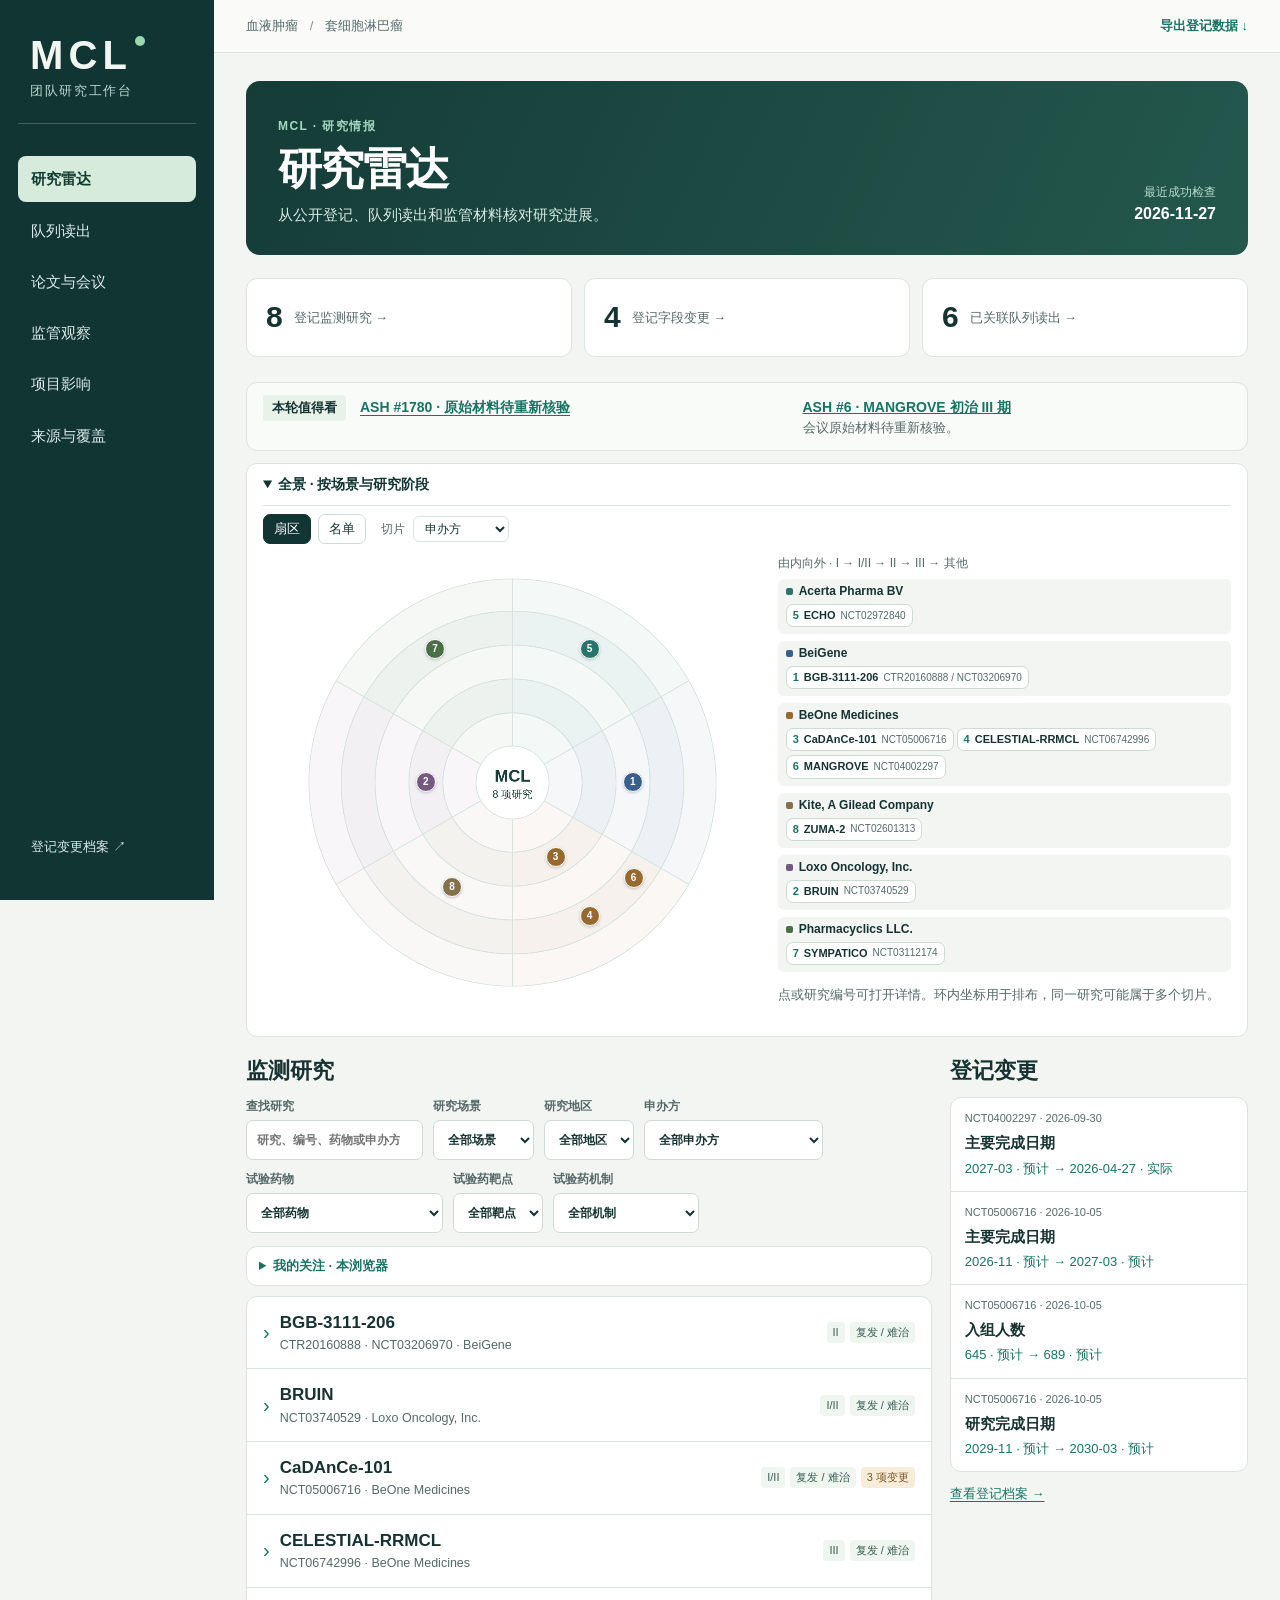
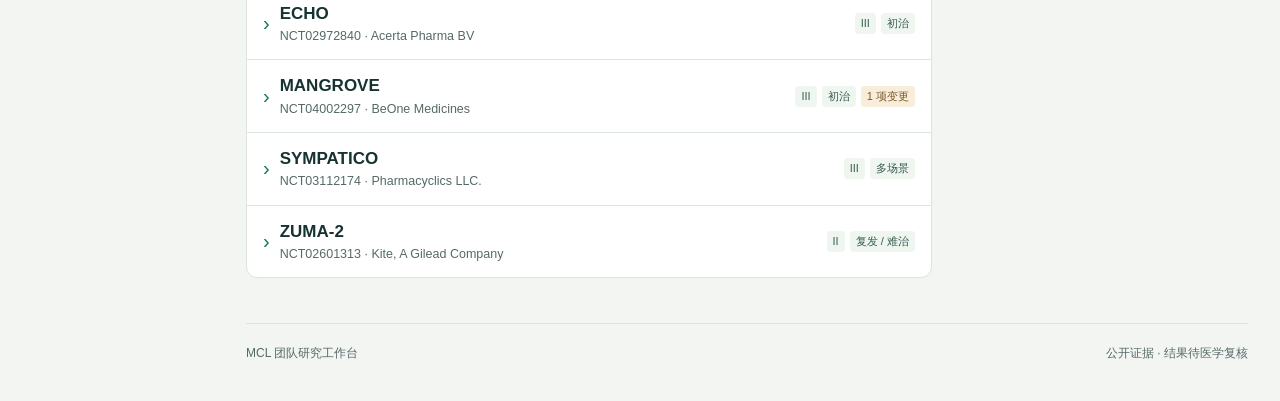
==== index.html @ c370995b "Update public MCL registry snapshot" ====
<!doctype html>
<html lang="zh-CN">
<head>
<meta charset="utf-8">
<meta name="viewport" content="width=device-width,initial-scale=1">
<title>MCL 团队研究工作台</title>
<link rel="stylesheet" href="desk.css">
<script src="desk.js" defer></script>
</head>
<body>
<aside class="rail">
<a class="brand" href="#radar"><strong>MCL<span></span></strong><small>团队研究工作台</small></a>
<nav aria-label="工作台视图">
<a href="#radar">研究雷达</a><a href="#readouts">队列读出</a><a href="#evidence">论文与会议</a><a href="#regulatory">监管观察</a><a href="#impact">项目影响</a><a href="#coverage">来源与覆盖</a>
</nav>
<a class="archive" href="registry.html">登记变更档案 ↗</a>
</aside>
<main>
<header class="top"><span>血液肿瘤 <span class="slash">/</span> 套细胞淋巴瘤</span><a href="feed.json" download>导出登记数据 ↓</a></header>
<section id="radar" data-view>
<div class="hero"><div><p class="eyebrow">MCL · 研究情报</p><h1>研究雷达</h1><p>从公开登记、队列读出和监管材料核对研究进展。</p></div><div class="hero-date" id="registry-date"></div></div>
<div class="stats" id="stats"></div>
<div id="radar-brief" class="panel"><strong>本轮值得看</strong><div><a href="#impact">ASH #1780 · 原始材料待重新核验</a></div><div><button type="button" class="plain" data-open-study="NCT04002297">ASH #6 · MANGROVE 初治 III 期</button><small>会议原始材料待重新核验。</small></div></div>
<details class="panel radar-map" open><summary>全景 · 按场景与研究阶段</summary><div class="radar-controls"><button type="button" id="sector-mode" aria-pressed="true">扇区</button><button type="button" id="list-mode" aria-pressed="false">名单</button><label id="slice-label">切片 <select id="radar-slice"><option value="sponsor">申办方</option><option value="mechanism">试验药机制</option><option value="target">试验药靶点</option></select></label></div>
<div id="sector-panel"><div id="sector-plot"><canvas id="sector-scale" width="1000" height="1000" aria-hidden="true"></canvas><div id="sector-points"></div></div><div id="sector-key"></div></div><div id="phase-map" hidden></div></details>
<div class="workspace">
<div>
<h2>监测研究</h2>
<div class="filters"><label>查找研究<input id="search" type="search" placeholder="研究、编号、药物或申办方"></label><label>研究场景<select id="scene"></select></label><label>研究地区<select id="region"><option value="">全部地区</option><option value="global">全球</option><option value="china_only">仅中国</option><option value="China">中国大陆</option><option value="Taiwan">台湾</option><option value="Hong Kong">香港</option></select></label><label>申办方<select id="sponsor"></select></label><label>试验药物<select id="drug"></select></label><label>试验药靶点<select id="target"></select></label><label>试验药机制<select id="mechanism"></select></label></div>
<details class="panel focus-settings">
<summary>我的关注 · 本浏览器</summary>
<p class="muted">团队全景为默认视图。具名关注只保存在当前浏览器，进入工作台后可手动选择。</p>
<div class="filters"><label>已保存视图<select id="focus-choice"><option value="">团队全景</option></select></label><label>关注名称<input id="focus-name" maxlength="60" placeholder="例如 后线 BTK 降解剂"></label>
<div class="focus-actions"><button type="button" id="focus-save">保存当前筛选</button><button type="button" id="focus-delete">删除选中视图</button></div></div>
<p class="muted" id="focus-status" role="status"></p>
</details>
<div class="panel" id="study-table"></div>
</div>
<aside><h2>登记变更</h2><div class="panel changes" id="changes"></div><a class="more" href="registry.html">查看登记档案 →</a></aside>
</div>
</section>
<section id="readouts" data-view hidden>
<div class="intro"><p class="eyebrow">临床证据</p><h1>队列读出</h1><p>按研究、队列与分析身份比较各阶段读出。分母和评估口径随数据展示。</p></div>
<div class="view-switch"><button id="long-mode" type="button" aria-pressed="true">历次读出</button><button id="cross-mode" type="button" aria-pressed="false">跨研究对照</button></div>
<div id="long-view">
<div class="filters"><label>研究<select id="read-study"></select></label><label>队列<select id="read-cohort"></select></label><label>分析范围<select id="read-analysis"></select></label><label>终点<select id="read-endpoint"></select></label></div>
<div id="matrix" class="panel"></div></div>
<div id="cross-view" hidden>
<p class="muted">并列核对公开结果。人群、干预、对照、随访及评价口径会影响可比性，同名终点仍需逐项核对。</p>
<div class="case-grid comparison-controls">
<fieldset class="panel"><legend>研究 A</legend><div class="filters"><label>研究<select id="cross-a-study"></select></label><label>读出<select id="cross-a-readout"></select></label><label>分析<select id="cross-a-analysis"></select></label></div></fieldset>
<fieldset class="panel"><legend>研究 B</legend><div class="filters"><label>研究<select id="cross-b-study"></select></label><label>读出<select id="cross-b-readout"></select></label><label>分析<select id="cross-b-analysis"></select></label></div></fieldset>
</div>
<div class="filters"><label>终点<select id="cross-endpoint"></select></label></div>
<div id="cross-result" class="panel"></div></div>
</section>
<section id="evidence" data-view hidden><div class="intro"><p class="eyebrow">证据发现</p><h1>论文与会议</h1><p>按公开材料浏览候选证据和可回查的历史论文。</p></div><section class="panel candidate-queue" aria-labelledby="candidate-heading"><h2 id="candidate-heading">TITANium · 优先待核</h2><p class="muted">按公开材料的相关性排在前面的线索。核对原文后再纳入项目评估。</p><ol><li><div><span class="candidate-state">待核</span> <strong>GOLDILOX: FIRST EXPERIENCE OF SAFETY AND ACTIVITY OF TWO DOSING STRATEGIES OF PIRTOBRUTINIB AND GLOFITAMAB FOR MANTLE CELL LYMPHOMA IN PATIENTS PREVIOUSLY TREATED WITH COVALENT BTK INHIBITORS - AN ALLG STUDY</strong></div><p><b>命中</b> MCL 与 CD20 T 细胞衔接机制同时出现</p><p><b>应核对</b> 核对是否有独立 MCL 队列、既往 BTKi 或 CAR-T 暴露、联合用药和持续缓解</p><a href="https://library.ehaweb.org/eha/2025/eha2025-congress/4160948/chan.y.cheah.goldilox.first.experience.of.safety.and.activity.of.two.dosing.html">核对原始材料 ↗</a></li><li><div><span class="candidate-state">待核</span> <strong>Population pharmacokinetics and exposure-response analysis of acalabrutinib in patients with untreated mantle cell lymphoma in the ECHO trial.</strong></div><p><b>命中</b> MCL 比较研究提及相关参照方案 · 初治 MCL 涉及 BTK 抑制剂</p><p><b>应核对</b> 核对实际治疗臂、比较设计和目标人群；核对初诊人群、移植资格及一线方案，判断后线 BTKi 暴露是否可能变化</p><a href="https://pubmed.ncbi.nlm.nih.gov/43045861/">核对原始材料 ↗</a></li></ol><details><summary>展开其余 3 条</summary><ol><li><div><span class="candidate-state">待核</span> <strong>MINIMAL RESIDUAL DISEASE WITH BENDAMUSTINE-RITUXIMAB WITH OR WITHOUT ACALABRUTINIB IN PATIENTS WITH PREVIOUSLY UNTREATED MANTLE CELL LYMPHOMA: RESULTS FROM THE PHASE 3 ECHO TRIAL</strong></div><p><b>命中</b> MCL 比较研究提及相关参照方案 · 初治 MCL 涉及 BTK 抑制剂</p><p><b>应核对</b> 核对实际治疗臂、比较设计和目标人群；核对初诊人群、移植资格及一线方案，判断后线 BTKi 暴露是否可能变化</p><a href="https://library.ehaweb.org/eha/2025/eha2025-congress/4160288/michael.l.wang.minimal.residual.disease.with.bendamustine-rituximab.with.or.html">核对原始材料 ↗</a></li><li><div><span class="candidate-state">待核</span> <strong>EFFICACY OF RITUXIMAB-BENDAMUSTINE WITH OR WITHOUT ACALABRUTINIB IN PATIENTS WITH UNTREATED, HIGH-RISK MANTLE CELL LYMPHOMA: AN ANALYSIS OF THE PHASE 3 ECHO TRIAL</strong></div><p><b>命中</b> MCL 比较研究提及相关参照方案 · 初治 MCL 涉及 BTK 抑制剂</p><p><b>应核对</b> 核对实际治疗臂、比较设计和目标人群；核对初诊人群、移植资格及一线方案，判断后线 BTKi 暴露是否可能变化</p><a href="https://library.ehaweb.org/eha/2025/eha2025-congress/4159310/martin.dreyling.efficacy.of.rituximab-bendamustine.with.or.without.html">核对原始材料 ↗</a></li><li><div><span class="candidate-state">待核</span> <strong>Frontline Treatment Regimens for Mantle Cell Lymphoma: An Updated Systematic Review and Network Meta-Analysis of Randomized Controlled Trials.</strong></div><p><b>命中</b> MCL 比较研究提及相关参照方案 · 初治 MCL 涉及 BTK 抑制剂</p><p><b>应核对</b> 核对实际治疗臂、比较设计和目标人群；核对初诊人群、移植资格及一线方案，判断后线 BTKi 暴露是否可能变化</p><a href="https://pubmed.ncbi.nlm.nih.gov/43076210/">核对原始材料 ↗</a></li></ol></details></section><div id="papers"></div><h2>已关联至队列的发表材料</h2><div id="historical" class="panel"></div></section>
<section id="regulatory" data-view hidden><div class="intro"><p class="eyebrow">公开审评</p><h1>监管观察</h1><p>区分会议、讨论与正式决定，回查公开监管原件。</p></div><div id="fda"></div></section>
<section id="impact" data-view hidden>
<div class="intro"><p class="eyebrow">研究决策研判</p><h1>项目影响</h1><p>以公开证据逐项核对内部项目所需条件。</p></div>
<div class="handoff"><a class="primary" href="handoff/titanium-069b1d656b1a85e958f3a13f.txt" download>下载交接包 ↓</a><button type="button" id="copy">复制交接包</button><span id="copy-status" role="status"></span></div>

<div class="case-head"><p class="eyebrow">原始材料待重新核验</p><h2>ASH 1780 对 TITANium 的项目影响</h2><p>双耐药 MCL 联合治疗读出对 TITANium 单药研究 MCL 队列的启示</p></div>
<div class="panel impact-summary">
<div><p class="impact-question">原始摘要待重新核验，复核后再更新项目判断。</p></div>
</div>
<div class="case-grid"><article><h3>原始材料待重新核验</h3><p>核对摘要版本、证据字段和公开日期后再恢复当前评估。</p><a href="https://onlineprogram.hematology.org/paper-details.aspx?pid=688136">核对来源 ↗</a></article><article><h3>TITANium 官方登记</h3><p>供复核研究设计、人群与分析条件。</p><a href="https://clinicaltrials.gov/study/NCT06542250">核对来源 ↗</a></article></div>
<div id="case-sources"></div>
<details class="panel preview"><summary>预览交接内容</summary><textarea id="handoff-text" aria-label="交接内容" readonly>MCL 项目条件评估 · TITANium

原始材料待重新核验
核对摘要版本、证据字段和公开日期后再恢复当前评估。
https://onlineprogram.hematology.org/paper-details.aspx?pid=688136

TITANium 官方登记
供复核研究设计、人群与分析条件。
https://clinicaltrials.gov/study/NCT06542250

请在公司批准的环境使用已授权的当前项目文件。先确认 TPP（目标产品特征）与方案、SAP（统计分析计划）版本，列出目标人群、既往 BTKi／BCL2 抑制剂及 CAR-T 暴露、终点定义与成熟度、剂量和安全阈值。按条记录原件定位、分析集、分母、数据截止、缺口和适用性。针对每个决策分支给出内部结论、下一步动作、责任岗位和触发复评的公开证据。核对目标地区、公司递交时间表、当期数据截止及已有监管沟通承诺，逐项选择本次维持、补分析或建议讨论，并给出复评日期。仅在公司批准的环境处理保密项目材料，勿随外部网页检索或服务请求发送。

固定版证据与公文定位
https://autumnlrb.github.io/mcl-registry-updates/evidence/titanium-f3851da697659b26add5f4e6.json
</textarea></details>
</section>
<section id="coverage" data-view hidden><div class="intro"><p class="eyebrow">证据可追溯性</p><h1>来源与覆盖</h1><p>分别显示登记批次、历史读出与外部来源的覆盖情况。</p></div><div id="source-patrol"></div><div id="health" class="panel"></div></section>
<footer>MCL 团队研究工作台 <span>公开证据 · 结果待医学复核</span></footer>
</main>
<script type="application/json" id="desk-data">{"sample":{"snapshot":"2026-08-23","studies":[{"id":"NCT02972840","name":"ECHO","lead":"Acerta Pharma BV","phase":"III","scene":"initial","cohort":"≥65 岁初治 MCL","comparator":"BR + 安慰剂","endpoints":"PFS","protocolCode":"ACE-LY-308","primaryDisplayId":"NCT02972840","siteScope":"global","drugs":["acalabrutinib"],"registrations":[{"system":"ClinicalTrials.gov","id":"NCT02972840","url":"https://clinicaltrials.gov/study/NCT02972840","linkKind":"record"},{"system":"CTIS","id":"2023-509354-58-00","url":"https://euclinicaltrials.eu/search-clinical-trials-reports/?lang=en","linkKind":"portal"},{"system":"EudraCT","id":"2015-005220-26","url":"https://www.clinicaltrialsregister.eu/ctr-search/search?query=2015-005220-26","linkKind":"search"}],"regions":{"China":27,"Taiwan":4,"Hong Kong":2},"protocol":{"enrollment":{"count":635,"type":"ACTUAL"},"primaryOutcomes":[{"measure":"Progression-free survival per the Lugano Classification for NHL in Arm 1 compared to Arm 2","description":"Defined as the time from the date of randomization until disease progression (assessed by the IRC per the Lugano Classification for NHL) or death from any cause, whichever occurs first.","timeFrame":"Up to 6 years"}],"dates":{"startDateStruct":{"date":"2017-04-05","type":"ACTUAL"},"primaryCompletionDateStruct":{"date":"2027-02-15","type":"ESTIMATED"},"completionDateStruct":{"date":"2027-02-15","type":"ESTIMATED"},"studyFirstPostDateStruct":{"date":"2016-11-25","type":"ESTIMATED"},"lastUpdatePostDateStruct":{"date":"2026-06-01","type":"ACTUAL"}},"arms":["Acalabrutinib in combination with bendamustine and rituximab","Placebo in combination with bendamustine and rituximab"]},"readouts":[{"id":"OBS-ACALA-ECHO-PRIMARY","label":"主要分析","period":"2025-07-10","cutoff":"未记录","cohort":"ECHO untreated MCL overall randomized cohort","cohortId":"NCT02972840-overall","population":"≥65 岁初治 MCL","line":"1L","analysisSet":"随机 ITT N=598（299 / 299）","followup":"中位随访 49.8 个月","followupMonths":49.8,"comparator":"acalabrutinib + BR vs placebo + BR","exposure":"无既往治疗","boundary":"注册总入组 635 与本次随机分析 598 是不同口径；交叉治疗、年龄与随访需纳入适用性判断。","analyses":[{"id":"overall","type":"overall","label":"总体分析","population":"≥65 岁初治 MCL","analysisSet":"随机 ITT N=598（299 / 299）","summary":null}],"observations":[{"endpoint":"mPFS","value":66.4,"lower":null,"upper":null,"upperStatus":"not_reported","unit":"月","status":"reported","denominator":299,"analysisSet":"ITT","assessor":"IRC","arm":"acalabrutinib + BR","analysisId":"overall"},{"endpoint":"mPFS","value":49.6,"lower":null,"upper":null,"upperStatus":"not_reported","unit":"月","status":"reported","denominator":299,"analysisSet":"ITT","assessor":"IRC","arm":"placebo + BR","analysisId":"overall"},{"endpoint":"PFS_HR","value":0.73,"lower":0.57,"upper":0.94,"upperStatus":"reported","unit":"HR","status":"reported","denominator":598,"analysisSet":"ITT","assessor":"IRC","arm":"acalabrutinib + BR vs placebo + BR","analysisId":"overall"}],"materials":[{"label":"论文","url":"https://doi.org/10.1200/JCO-25-00690","indexUrl":"https://pubmed.ncbi.nlm.nih.gov/40311141/"}]}],"localSites":[{"country":"China","city":"Beijing","facility":"Research Site"},{"country":"China","city":"Changchun","facility":"Research Site"},{"country":"China","city":"Changsha","facility":"Research Site"},{"country":"China","city":"Changsha","facility":"Research Site"},{"country":"China","city":"Chongqing","facility":"Research Site"},{"country":"China","city":"Dalian","facility":"Research Site"},{"country":"China","city":"Gongshu District","facility":"Research Site"},{"country":"China","city":"Haidian District","facility":"Research Site"},{"country":"China","city":"Harbin","facility":"Research Site"},{"country":"China","city":"Nanchang","facility":"Research Site"},{"country":"China","city":"Nanchang","facility":"Research Site"},{"country":"China","city":"Nanjing","facility":"Research Site"},{"country":"China","city":"Qingdao","facility":"Research Site"},{"country":"China","city":"Shanghai","facility":"Research Site"},{"country":"China","city":"Shenyang","facility":"Research Site"},{"country":"China","city":"Suzhou","facility":"Research Site"},{"country":"China","city":"Tianjian","facility":"Research Site"},{"country":"China","city":"Tianjin","facility":"Research Site"},{"country":"China","city":"Wenzhou","facility":"Research Site"},{"country":"China","city":"Wuhan","facility":"Research Site"},{"country":"China","city":"Wuhan","facility":"Research Site"},{"country":"China","city":"Wuhou District","facility":"Research Site"},{"country":"China","city":"Xicheng District","facility":"Research Site"},{"country":"China","city":"Xuhui District","facility":"Research Site"},{"country":"China","city":"Xuzhou","facility":"Research Site"},{"country":"China","city":"Zhengzhou","facility":"Research Site"},{"country":"China","city":"Zhengzhou","facility":"Research Site"},{"country":"Hong Kong","city":"Hong Kong","facility":"Research Site"},{"country":"Hong Kong","city":"Pok Fu Lam","facility":"Research Site"},{"country":"Taiwan","city":"Kaohsiung City","facility":"Research Site"},{"country":"Taiwan","city":"Taichung","facility":"Research Site"},{"country":"Taiwan","city":"Taipei","facility":"Research Site"},{"country":"Taiwan","city":"Taoyuan","facility":"Research Site"}]},{"id":"NCT04002297","name":"MANGROVE","lead":"BeOne Medicines","phase":"III","scene":"initial","cohort":"初治、移植不适合 MCL","comparator":"bendamustine + rituximab","endpoints":"PFS","protocolCode":"BGB-3111-306","primaryDisplayId":"NCT04002297","siteScope":"global","drugs":["zanubrutinib"],"registrations":[{"system":"ClinicalTrials.gov","id":"NCT04002297","url":"https://clinicaltrials.gov/study/NCT04002297","linkKind":"record"},{"system":"EudraCT","id":"2019-000413-36","url":"https://www.clinicaltrialsregister.eu/ctr-search/search?query=2019-000413-36","linkKind":"search"},{"system":"中国药物临床试验登记","id":"CTR20211594","url":"https://www.chinadrugtrials.org.cn/clinicaltrials.prosearch.dhtml","linkKind":"portal"},{"system":"CTIS","id":"2023-509908-15-00","url":"https://euclinicaltrials.eu/search-clinical-trials-reports/?lang=en","linkKind":"portal"}],"regions":{"China":27,"Taiwan":3,"Hong Kong":0},"protocol":{"enrollment":{"count":510,"type":"ACTUAL"},"primaryOutcomes":[{"measure":"Progression-free survival (PFS) determined by independent central review","description":"PFS is defined as the time from randomization to the date of first documentation of disease progression or death, whichever occurs first.","timeFrame":"Up to approximately 7 years"}],"dates":{"startDateStruct":{"date":"2019-08-20","type":"ACTUAL"},"primaryCompletionDateStruct":{"date":"2027-03","type":"ESTIMATED"},"completionDateStruct":{"date":"2031-09-30","type":"ESTIMATED"},"studyFirstPostDateStruct":{"date":"2019-06-28","type":"ACTUAL"},"lastUpdatePostDateStruct":{"date":"2026-05-18","type":"ACTUAL"}},"arms":["Arm A: zanubrutinib plus rituximab","Arm B: bendamustine plus rituximab"]},"readouts":[],"localSites":[{"country":"China","city":"Beijing","facility":"Peking University Peoples Hospital"},{"country":"China","city":"Beijing","facility":"Beijing Friendship Hospital, Capital Medical University"},{"country":"China","city":"Fuzhou","facility":"Fujian Medical University Union Hospital"},{"country":"China","city":"Quanzhou","facility":"Quanzhou First Affliated Hospital of Fujian Medical University"},{"country":"China","city":"Guangzhou","facility":"Sun Yat Sen University Cancer Center"},{"country":"China","city":"Guangzhou","facility":"Guangdong Provincial Peoples Hospital"},{"country":"China","city":"Guangzhou","facility":"Nanfang Hospital of Southern Medical University"},{"country":"China","city":"Harbin","facility":"Harbin Medical University Cancer Hospital"},{"country":"China","city":"Zhengzhou","facility":"Henan Cancer Hospital"},{"country":"China","city":"Wuhan","facility":"Tongji Hospital of Tongji Medical College Huazhong University of Science and Technology"},{"country":"China","city":"Changsha","facility":"Hunan Cancer Hospital"},{"country":"China","city":"Nanjing","facility":"Nanjing Drum Tower Hospital,the Affiliated Hospital of Nanjing University Medical School"},{"country":"China","city":"Nanjing","facility":"Jiangsu Province Hospital"},{"country":"China","city":"Xuzhou","facility":"The Affiliated Hospital of Xuzhou Medical University"},{"country":"China","city":"Nanchang","facility":"The First Affiliated Hospital of Nanchang University Branch Donghu"},{"country":"China","city":"Changchun","facility":"Jilin Cancer Hospital"},{"country":"China","city":"Changchun","facility":"The First Hospital of Jilin University"},{"country":"China","city":"Shenyang","facility":"Shengjing Hospital of China Medical University"},{"country":"China","city":"Shanghai","facility":"Fudan University Shanghai Cancer Center"},{"country":"China","city":"Shanghai","facility":"Shanghai East Hospital"},{"country":"China","city":"Chengdu","facility":"West China Hospital, Sichuan University"},{"country":"China","city":"Tianjin","facility":"Institute of Hematology and Hospital of Blood Disease"},{"country":"China","city":"Tianjin","facility":"Tianjin Medical University Cancer Institute and Hospital"},{"country":"China","city":"Ürümqi","facility":"Affiliated Cancer Hospital of Xinjiang Medical University"},{"country":"China","city":"Hangzhou","facility":"The First Affiliated Hospital, Zhejiang University School of Medicine"},{"country":"China","city":"Hangzhou","facility":"Zhejiang Cancer Hospital"},{"country":"China","city":"Ningbo","facility":"Hwa Mei Hospital, University of Chinese Academy of Sciences (Ningbo No Hospital)"},{"country":"Taiwan","city":"Tainan","facility":"National Cheng Kung University Hospital"},{"country":"Taiwan","city":"Tainan","facility":"Chi Mei Hospital Liouying"},{"country":"Taiwan","city":"Taipei","facility":"Tri Service General Hospital"}]},{"id":"NCT06742996","name":"CELESTIAL-RRMCL","lead":"BeOne Medicines","phase":"III","scene":"relapse","cohort":"复发 / 难治 MCL","comparator":"placebo + zanubrutinib","endpoints":"PFS","protocolCode":"BGB-11417-302","primaryDisplayId":"NCT06742996","siteScope":"global","drugs":["sonrotoclax"],"registrations":[{"system":"ClinicalTrials.gov","id":"NCT06742996","url":"https://clinicaltrials.gov/study/NCT06742996","linkKind":"record"},{"system":"CTIS","id":"2024-515593-27-00","url":"https://euclinicaltrials.eu/search-clinical-trials-reports/?lang=en","linkKind":"portal"},{"system":"中国药物临床试验登记","id":"CTR20250207","url":"https://www.chinadrugtrials.org.cn/clinicaltrials.prosearch.dhtml","linkKind":"portal"}],"regions":{"China":20,"Taiwan":0,"Hong Kong":0},"protocol":{"enrollment":{"count":300,"type":"ESTIMATED"},"primaryOutcomes":[{"measure":"Progression-Free Survival (PFS) as assessed by Blinded Independent Review Committee (BIRC)","description":"PFS is defined as the time from randomization to the date of progression or death, whichever occurs first.","timeFrame":"Approximately 41 months"}],"dates":{"startDateStruct":{"date":"2025-03-05","type":"ACTUAL"},"primaryCompletionDateStruct":{"date":"2028-08-31","type":"ESTIMATED"},"completionDateStruct":{"date":"2032-03-30","type":"ESTIMATED"},"studyFirstPostDateStruct":{"date":"2024-12-19","type":"ACTUAL"},"lastUpdatePostDateStruct":{"date":"2026-08-19","type":"ACTUAL"}},"arms":["Arm A: sonrotoclax plus zanubrutinib","Arm B: placebo plus zanubrutinib"]},"readouts":[],"localSites":[{"country":"China","city":"Beijing","facility":"Beijing Cancer Hospital"},{"country":"China","city":"Beijing","facility":"Beijing Hospital"},{"country":"China","city":"Chongqing","facility":"The First Affiliated Hospital of Chongqing Medical University"},{"country":"China","city":"Guangzhou","facility":"Sun Yat Sen University Cancer Center"},{"country":"China","city":"Guangzhou","facility":"Nanfang Hospital, Southern Medical University"},{"country":"China","city":"Harbin","facility":"Harbin Medical University Cancer Hospital"},{"country":"China","city":"Zhengzhou","facility":"The First Affiliated Hospital of Zhengzhou University"},{"country":"China","city":"Wuhan","facility":"Union Hospital of Tongji Medical College, Huazhong University of Science and Technology"},{"country":"China","city":"Wuhan","facility":"Tongji Hospital of Tongji Medical College Huazhong University of Science and Technology"},{"country":"China","city":"Nanjing","facility":"Jiangsu Province Hospital"},{"country":"China","city":"Xuzhou","facility":"The Affiliated Hospital of Xuzhou Medical University"},{"country":"China","city":"Nanchang","facility":"Jiangxi Cancer Hospital"},{"country":"China","city":"Shenyang","facility":"Liaoning Cancer Hospital and Institute"},{"country":"China","city":"Xi'an","facility":"Shaanxi Provincial Peoples Hospital"},{"country":"China","city":"Linyi","facility":"Linyi Cancer Hospital"},{"country":"China","city":"Qingdao","facility":"The Affiliated Hospital of Qingdao University Branch West Coast"},{"country":"China","city":"Shanghai","facility":"Fudan University Shanghai Cancer Center"},{"country":"China","city":"Chengdu","facility":"Sichuan Academy of Medical Sciences and Sichuan Provincial Peoples Hospital"},{"country":"China","city":"Hangzhou","facility":"The First Affiliated Hospital, Zhejiang University School of Medicinechengzhan"},{"country":"China","city":"Wenzhou","facility":"The First Affiliated Hospital of Wenzhou Medical University"}]},{"id":"NCT05006716","name":"CaDAnCe-101","lead":"BeOne Medicines","phase":"I/II","scene":"relapse","cohort":"多种 B 细胞肿瘤；本页关注 MCL 队列","comparator":"无同期对照","endpoints":"安全性 / 剂量 / ORR","protocolCode":"BGB-16673-101","primaryDisplayId":"NCT05006716","siteScope":"global","drugs":["tacabrutideg / BGB-16673"],"registrations":[{"system":"ClinicalTrials.gov","id":"NCT05006716","url":"https://clinicaltrials.gov/study/NCT05006716","linkKind":"record"},{"system":"CTIS","id":"2022-502157-33-00","url":"https://euclinicaltrials.eu/search-clinical-trials-reports/?lang=en","linkKind":"portal"}],"regions":{"China":7,"Taiwan":0,"Hong Kong":0},"protocol":{"enrollment":{"count":645,"type":"ESTIMATED"},"primaryOutcomes":[{"measure":"Phase 1: Number of Participants with Adverse Events (AEs)","description":"Number of participants with Treatment Emergent Adverse Events (TEAEs) and Serious Adverse Events (SAEs) including results from laboratory assessments, electrocardiograms (ECGs), and physical examinations, and that meet protocol-defined dose-limiting toxicities (DLTs); as graded according to the National Cancer Institute Common Terminology Criteria for Adverse Events (NCI-CTCAE) v5.0.","timeFrame":"From the first dose of tacabrutideg until 30 days after the last dose of the study drug or before the initiation of a new anticancer therapy, whichever occurs first (Up to 47 weeks)"},{"measure":"Phase 1: Maximum Tolerated Dose (MTD) or Maximum Administered Dose (MAD) of Tacabrutideg","description":"MTD is defined as the highest evaluated dose with an estimated toxicity rate closest to the target, while MAD is the highest dose given if MTD is not reached.","timeFrame":"Approximately 28 days"},{"measure":"Phase 1: Recommended dose(s) for Expansion (RDFE) of tacabrutideg","description":"RDFE of tacabrutideg alone will be determined based upon the MTD or MAD.","timeFrame":"Approximately 3 years"},{"measure":"Phase 2: Overall response rate (ORR)","description":"Defined as the percentage of participants achieving a best overall response of partial response (PR) or better, assessed by the Independent Review Committee for participants with R/R CLL/SLL and R/R WM (in participants with WM, this is also referred to as major response rate) and by the investigator for other cohorts (R/R MCL, R/R MZL, R/R FL, R/R non-GCB DLBCL, R/R Richter's transformation to DLBCL), evaluated using the Lugano criteria for NHL and SLL, International Workshop of Chronic Lymphocytic Leukemia (iwCLL) criteria for CLL, and the 11th International Workshop on Waldenstrom's Macroglobulinemia (IWWM-11) criteria for WM.","timeFrame":"approximately 3 years"}],"dates":{"startDateStruct":{"date":"2021-09-13","type":"ACTUAL"},"primaryCompletionDateStruct":{"date":"2026-11","type":"ESTIMATED"},"completionDateStruct":{"date":"2029-11","type":"ESTIMATED"},"studyFirstPostDateStruct":{"date":"2021-08-16","type":"ACTUAL"},"lastUpdatePostDateStruct":{"date":"2026-08-21","type":"ACTUAL"}},"arms":["Part 1a (Monotherapy Dose Escalation)","Part 1b (Monotherapy Safety Expansion)","Part 1c (Additional Monotherapy Safety Expansion)","Part 1d (Additional Monotherapy Safety Expansion in R/R CLL/SLL)","Part 1e (Japan-only Cohort)","Part 1f (Additional Monotherapy Safety Expansion in BTKi Naive B-Cell Malignancies)","Phase 2 (Monotherapy Expansion)"]},"readouts":[],"localSites":[{"country":"China","city":"Beijing","facility":"Peking Union Medical College Hospital"},{"country":"China","city":"Guangzhou","facility":"Nanfang Hospital, Southern Medical University"},{"country":"China","city":"Zhengzhou","facility":"Henan Cancer Hospital"},{"country":"China","city":"Yichang","facility":"Yichang Central Peoples Hospitaljiangnan Branch"},{"country":"China","city":"Shanghai","facility":"Rui Jin Hospital Shanghai Jiao Tong University School of Medicine"},{"country":"China","city":"Tianjin","facility":"Institute of Hematology and Blood Diseases Hospital, Chinese Academy of Medical Sciencestuanbo Branch"},{"country":"China","city":"Wenzhou","facility":"The First Affiliated Hospital of Wenzhou Medical University"}]},{"id":"NCT03740529","name":"BRUIN","lead":"Loxo Oncology, Inc.","phase":"I/II","scene":"relapse","cohort":"多种 B 细胞肿瘤；读出限定 MCL","comparator":"无同期对照","endpoints":"安全性 / ORR","protocolCode":"17539","primaryDisplayId":"NCT03740529","siteScope":"global","drugs":["pirtobrutinib"],"registrations":[{"system":"ClinicalTrials.gov","id":"NCT03740529","url":"https://clinicaltrials.gov/study/NCT03740529","linkKind":"record"},{"system":"EudraCT","id":"2018-003340-24","url":"https://www.clinicaltrialsregister.eu/ctr-search/search?query=2018-003340-24","linkKind":"search"}],"regions":{"China":0,"Taiwan":0,"Hong Kong":0},"protocol":{"enrollment":{"count":803,"type":"ACTUAL"},"primaryOutcomes":[{"measure":"Maximum Tolerated Dose (MTD)","description":"Phase I","timeFrame":"Up to 24 Months"},{"measure":"Recommended dose for further study","description":"Phase I","timeFrame":"Up to 24 Months"},{"measure":"To assess the preliminary anti-tumor activity of pirtobrutinib based on ORR as assessed by an Independent Review Committee (IRC).","description":"Phase II","timeFrame":"Up to 24 months"},{"measure":"To evaluate the safety of pirtobrutinib in combination with venetoclax (Arm A) by assessing incidence and severity of treatment-emergent adverse events as determined by CTCAE v5.0","description":"For Phase 1b","timeFrame":"Up to 24 Months"},{"measure":"To evaluate the safety of pirtobrutinib in combination with venetoclax and rituximab (Arm B) by assessing incidence and severity of treatment-emergent adverse events as determined by CTCAE v5.0","description":"For Phase 1b","timeFrame":"Up to 24 Months"}],"dates":{"startDateStruct":{"date":"2019-03-15","type":"ACTUAL"},"primaryCompletionDateStruct":{"date":"2025-01-27","type":"ACTUAL"},"completionDateStruct":{"date":"2025-12-23","type":"ACTUAL"},"studyFirstPostDateStruct":{"date":"2018-11-14","type":"ACTUAL"},"lastUpdatePostDateStruct":{"date":"2026-01-27","type":"ACTUAL"}},"arms":["Phase I Dose Escalation (Pirtobrutinib Monotherapy)","Phase 2 (Pirtobrutinib Monotherapy) Cohort 3","Phase 2 (Pirtobrutinib Monotherapy) Cohort 1","Phase 2 (Pirtobrutinib Monotherapy) Cohort 4","Phase 2 (Pirtobrutinib Monotherapy) Cohort 2","Phase 2 (Pirtobrutinib Monotherapy) Cohort 5","Phase 2 (Pirtobrutinib Monotherapy) Cohort 6","Phase 2 (Pirtobrutinib Monotherapy) Cohort 7","Phase 1b Dose Expansion (Pirtobrutinib Combination Therapy) Arm A","Phase 1b Dose Expansion (Pirtobrutinib Combination Therapy) Arm B","Phase 1 Dose Expansion (Pirtobrutinib Monotherapy)"]},"readouts":[{"id":"OBS-PIRTO-BRUIN-FIRST90","label":"首批 90 例","period":"2023-08-20","cutoff":"未记录","cohort":"BRUIN first 90 efficacy-evaluable cBTKi-pretreated MCL cohort","cohortId":"NCT03740529-first90","population":"cBTKi 经治的复发 / 难治 MCL","line":"既往中位 3 线（1–8）","analysisSet":"主要疗效 N=90；安全性 N=164","followup":"疗效中位随访 12 个月","followupMonths":12,"comparator":"单臂，无同期对照","exposure":"既往共价 BTKi","boundary":"疗效 90 与安全性 164 必须分开。不能把其他监管分析集或后续会议更新并入此读出。","analyses":[{"id":"overall","type":"overall","label":"总体分析","population":"cBTKi 经治的复发 / 难治 MCL","analysisSet":"主要疗效 N=90；安全性 N=164","summary":null}],"observations":[{"endpoint":"ORR","value":57.8,"lower":46.9,"upper":68.1,"upperStatus":"reported","unit":"%","status":"reported","denominator":90,"analysisSet":"首批 cBTKi 经治疗效","assessor":"IRC","arm":"pirtobrutinib","analysisId":"overall"},{"endpoint":"CR","value":20,"lower":null,"upper":null,"upperStatus":"not_reported","unit":"%","status":"reported","denominator":90,"analysisSet":"首批 cBTKi 经治疗效","assessor":"IRC","arm":"pirtobrutinib","analysisId":"overall"},{"endpoint":"mDOR","value":21.6,"lower":7.5,"upper":"NR","upperStatus":"NR","unit":"月","status":"reported","denominator":null,"analysisSet":"应答者；分母待核","assessor":"IRC","arm":"pirtobrutinib","analysisId":"overall"}],"materials":[{"label":"论文","url":"https://doi.org/10.1200/JCO.23.00562","indexUrl":"https://pubmed.ncbi.nlm.nih.gov/37192437/"}]}],"localSites":[]},{"id":"NCT03112174","name":"SYMPATICO","lead":"Pharmacyclics LLC.","phase":"III","scene":"mixed","cohort":"RR 随机队列、初治及安全性队列","comparator":"随机队列：ibrutinib + placebo","endpoints":"PFS","protocolCode":"PCYC-1143-CA","primaryDisplayId":"NCT03112174","siteScope":"global","drugs":["venetoclax"],"registrations":[{"system":"ClinicalTrials.gov","id":"NCT03112174","url":"https://clinicaltrials.gov/study/NCT03112174","linkKind":"record"},{"system":"EudraCT","id":"2017-000129-12","url":"https://www.clinicaltrialsregister.eu/ctr-search/search?query=2017-000129-12","linkKind":"search"}],"regions":{"China":0,"Taiwan":0,"Hong Kong":0},"protocol":{"enrollment":{"count":366,"type":"ACTUAL"},"primaryOutcomes":[{"measure":"Number of Participants With Tumor Lysis Syndrome (TLS) Events (Safety Run-in)","description":"TLS events are defined as follows:\n\n* Clinical TLS: any event that meets Howard criteria (N Engl J Med 2011;364:1844-1854) with the following exceptions:\n\n  * For the purpose of TLS assessment during the Safety Run-in Period, only those increases in serum creatinine \\> 1.0 mg/dL from pre-treatment baseline will be considered clinical TLS.\n  * In participants with renal dysfunction at baseline (CrCl \\\u003c 60 mL/min), clinical TLS is defined as the presence of laboratory TLS plus either seizures, cardiac dysrhythmia, or death.\n* Laboratory TLS: any event that meets Howard criteria (N Engl J Med 2011;364:1844-1854) for laboratory TLS, that does not resolve within 72 hours despite protocol required management.","timeFrame":"After at least 3 months of treatment, with an overall median treatment duration of 20.0 months"},{"measure":"Number of Participants With Dose Limiting Toxicities (DLT) (Safety Run-in)","description":"DLT: any Grade (Gr) 3 or higher non-TLS adverse event (AE) at least possibly related to study drug occurring during the DLT assessment period with the following clarifications:\n\nNon-Hematologic DLTs: Gr ≥3 nausea, vomiting or diarrhea uncontrolled despite maximum medical supportive care and persisting \\>5 days; Gr 3 fatigue persisting \\>7 days; Gr 3 infection is not a DLT, however an infection with lifethreatening consequences or requiring urgent intervention (Gr 4) was considered a DLT; Treatment delay of any study drug \\>7 days for toxicity.\n\nHematologic DLTs: Gr 3 neutropenia is not a DLT, however, Gr 4 neutropenia (ANC \\\u003c500/mm\\^3) lasting for \\> 7 days is a DLT; Gr 3 or 4 neutropenia complicated by fever ≥38.5°C or infection; Gr 4 thrombocytopenia (\\\u003c25,000/mm\\^3) that persists for \\> 7 days; Gr 3 or 4 thrombocytopenia associated with Gr 2 or greater bleeding; Gr 3 anemia is not a DLT, however, Gr 4 anemia is a DLT; Treatment delay of any study drug \\>7 days for hematologic toxicity.","timeFrame":"After at least 3 months of treatment, with an overall median treatment duration of 20.0 months"},{"measure":"Number of Participants With Treatment Emergent Adverse Events (TEAEs) (Safety Run-in)","description":"AE: any untoward medical occurrence in a participant that does not necessarily have a causal relationship with treatment. The investigator assesses the relationship of each event to the use of study. Serious adverse event (SAE): an event that results in death, is life-threatening, requires or prolongs hospitalization, results in a congenital anomaly, persistent or significant disability/incapacity or is an important medical event that, based on medical judgment, may jeopardize the participant and may require medical or surgical intervention to prevent any of the outcomes listed above. Treatment-emergent adverse events/treatment-emergent serious adverse events (TEAEs/TESAEs): any event that began or worsened in severity on or after the first dose of study drug. Event severity is graded as mild (1), moderate (2), severe (3), life threatening (4), death (5).","timeFrame":"From first dose of study drug until the end of treatment + 30 days, with an overall median treatment duration of 20.0 months"},{"measure":"Progression-free Survival (PFS) (Randomization Phase)","description":"PFS is defined as the time from the date of randomization to the date of disease progression using the Revised Response Criteria for Malignant Lymphoma (Cheson 2014), or death from any cause, whichever occurs first.","timeFrame":"For an overall median time on study of 61.34 months"},{"measure":"Complete Response (CR) Rate (Treatment-Naive Arm)","description":"CR rate is defined as the percentage of participants with a CR according to the Revised Response Criteria for Malignant Lymphoma (Cheson 2014).","timeFrame":"For an overall median time on study of 40.51 months"}],"dates":{"startDateStruct":{"date":"2017-06-19","type":"ACTUAL"},"primaryCompletionDateStruct":{"date":"2024-06-26","type":"ACTUAL"},"completionDateStruct":{"date":"2024-06-27","type":"ACTUAL"},"studyFirstPostDateStruct":{"date":"2017-04-13","type":"ACTUAL"},"lastUpdatePostDateStruct":{"date":"2025-07-22","type":"ACTUAL"}},"arms":["Safety Run-in","Randomization Phase: Ibrutinb + Venetoclax","Randomization Phase: Ibrutinib + Placebo","Treatment-naive Open-label Arm"]},"readouts":[{"id":"OBS-IBRU-SYMPATICO-PRIMARY","label":"RR 随机队列","period":"2025-02-01","cutoff":"未记录","cohort":"SYMPATICO R/R randomized phase 3 cohort","cohortId":"NCT03112174-RR-RCT","population":"复发 / 难治 MCL，ECOG 0–2","line":"既往 1–5 线","analysisSet":"ITT N=267（134 / 133）；安全性 134 / 132","followup":"中位随访 51.2 个月（IQR 48.2–55.3）","followupMonths":51.2,"comparator":"ibrutinib + venetoclax vs ibrutinib + placebo","exposure":"具体既往药物需全文核对","boundary":"本次引用论文摘要；台账引自注册结果的 HR 0.629 保留为来源差异，未取平均。初治队列不纳入本读出。","analyses":[{"id":"overall","type":"overall","label":"总体分析","population":"复发 / 难治 MCL，ECOG 0–2","analysisSet":"ITT N=267（134 / 133）；安全性 134 / 132","summary":null}],"observations":[{"endpoint":"mPFS","value":31.9,"lower":22.8,"upper":47,"upperStatus":"reported","unit":"月","status":"reported","denominator":134,"analysisSet":"RR ITT","assessor":"研究者","arm":"ibrutinib + venetoclax","analysisId":"overall"},{"endpoint":"mPFS","value":22.1,"lower":16.5,"upper":29.5,"upperStatus":"reported","unit":"月","status":"reported","denominator":133,"analysisSet":"RR ITT","assessor":"研究者","arm":"ibrutinib + placebo","analysisId":"overall"},{"endpoint":"PFS_HR","value":0.65,"lower":0.47,"upper":0.88,"upperStatus":"reported","unit":"HR","status":"reported","denominator":267,"analysisSet":"RR ITT","assessor":"研究者","arm":"ibrutinib + venetoclax vs ibrutinib + placebo","analysisId":"overall"}],"materials":[{"label":"论文","url":"https://doi.org/10.1016/S1470-2045(24)00682-X","indexUrl":"https://pubmed.ncbi.nlm.nih.gov/39914418/"}]}],"localSites":[]},{"id":"NCT02601313","name":"ZUMA-2","lead":"Kite, A Gilead Company","phase":"II","scene":"relapse","cohort":"复发 / 难治 MCL；多队列","comparator":"无同期对照","endpoints":"ORR","protocolCode":"KTE-C19-102","primaryDisplayId":"NCT02601313","siteScope":"global","drugs":["brexucabtagene autoleucel","axicabtagene ciloleucel"],"registrations":[{"system":"ClinicalTrials.gov","id":"NCT02601313","url":"https://clinicaltrials.gov/study/NCT02601313","linkKind":"record"},{"system":"EudraCT","id":"2015-005008-27","url":"https://www.clinicaltrialsregister.eu/ctr-search/search?query=2015-005008-27","linkKind":"search"},{"system":"CTIS","id":"2023-506641-35","url":"https://euclinicaltrials.eu/search-clinical-trials-reports/?lang=en","linkKind":"portal"}],"regions":{"China":0,"Taiwan":0,"Hong Kong":0},"protocol":{"enrollment":{"count":105,"type":"ACTUAL"},"primaryOutcomes":[{"measure":"Percentage of Participants With Objective Response (OR) Per the Lugano Classification According to Independent Radiology Review Committee (IRRC) in Cohort 1","description":"OR: complete metabolic response(CMR),complete radiological response(CRR),partial MR response(PMR),partial RR(PRR).CMR:score 1(no uptake above background)/2(uptake ≤ mediastinum)/3(uptake \\> mediastinum but ≤ liver)with/without a residual mass on positron emission tomography 5-point scale;no new lesions.CRR:target nodes/nodal masses regressed to ≤ 1.5 cm in longest transverse diameter of lesion(LDi);no extralymphatic sites of disease;absent non-measured lesion(NMLs);organ enlargement regress to normal;no new sites;bone marrow normal by morphology. PMR:score 4(uptake moderately \\> liver)/5(uptake markedly \\> liver, new lesions)with reduced uptake compared with baseline and residual mass;no new lesions;responding disease at interim/residual disease at end of treatment (EOT).PRR: ≥ 50% decrease in sum of the product of the diameters(SPD)of up to 6 target measurable nodes and extra-nodal sites;absent/normal, regressed, but no increase of NMLs;spleen regressed by \\> 50% in length beyond normal.","timeFrame":"Up to 7.8 years"},{"measure":"Percentage of Participants With Objective Response (OR) Per the Lugano Classification According to Independent Radiology Review Committee (IRRC) in Cohort 2","description":"OR: CMR, CRR, PMR, PRR. CMR: score 1(no uptake above background) / 2(uptake ≤ mediastinum) / 3(uptake \\> mediastinum but ≤ liver) with/without a residual mass on positron emission tomography 5-point scale; no new lesions. CRR: target nodes/nodal masses regressed to ≤ 1.5 cm in LDi; no extralymphatic sites of disease;absent non-measured lesion NMLs; organ enlargement regress to normal; no new sites; bone marrow normal by morphology. PMR: score 4(uptake moderately \\> liver) /5 (uptake markedly \\> liver, new lesions) with reduced uptake compared with baseline and residual mass; no new lesions; responding disease at interim/residual disease at EOT. PRR: ≥ 50% decrease in SPD of up to 6 target measurable nodes and extra-nodal sites; absent/normal, regressed, but no increase of NMLs; spleen regressed by \\> 50% in length beyond normal. Percentages were rounded off.","timeFrame":"Up to 7.8 years"}],"dates":{"startDateStruct":{"date":"2015-11-09","type":"ACTUAL"},"primaryCompletionDateStruct":{"date":"2023-09-22","type":"ACTUAL"},"completionDateStruct":{"date":"2023-09-22","type":"ACTUAL"},"studyFirstPostDateStruct":{"date":"2015-11-10","type":"ESTIMATED"},"lastUpdatePostDateStruct":{"date":"2026-03-18","type":"ACTUAL"}},"arms":["Axicabtagene ciloleucel/brexucabtagene autoleucel (KTE-X19)"]},"readouts":[{"id":"OBS-ZUMA2-PRIMARY","label":"主要分析 · 2020","period":"2020-04-02","cutoff":"未记录","cohort":"ZUMA-2 Cohort 1 primary efficacy analysis","cohortId":"ZUMA2-pivotal-cohort1","population":"既往 BTKi 的复发 / 难治 MCL","line":"既往最多 5 种治疗","analysisSet":"主要疗效 N=60；入组 74；接受输注 68","followup":"中位随访 12.3 个月（7–32.3）","followupMonths":12.3,"comparator":"单臂，无同期对照","exposure":"既往 BTKi","boundary":"主要疗效、ITT、接受输注三种分析集不能互换；神经系统事件按原术语保留。","analyses":[{"id":"overall","type":"overall","label":"总体分析","population":"既往 BTKi 的复发 / 难治 MCL","analysisSet":"主要疗效 N=60；入组 74；接受输注 68","summary":null}],"observations":[{"endpoint":"ORR","value":93,"lower":84,"upper":98,"upperStatus":"reported","unit":"%","status":"reported","denominator":60,"analysisSet":"主要疗效","assessor":"IRC","arm":"brexu-cel","analysisId":"overall"},{"endpoint":"CR","value":67,"lower":53,"upper":78,"upperStatus":"reported","unit":"%","status":"reported","denominator":60,"analysisSet":"主要疗效","assessor":"IRC","arm":"brexu-cel","analysisId":"overall"}],"materials":[{"label":"论文","url":"https://doi.org/10.1056/NEJMoa1914347","indexUrl":"https://pubmed.ncbi.nlm.nih.gov/32242358/"}]},{"id":"OBS-ZUMA2-3Y-COHORT1","label":"3 年随访 · 2022","period":"2022-06-04","cutoff":"未记录","cohort":"ZUMA-2 Cohort 1 5-year follow-up; same publication also reports other cohort/product layers","cohortId":"ZUMA2-pivotal-cohort1","population":"既往 BTKi 的复发 / 难治 MCL","line":"既往 1–5 种治疗","analysisSet":"全部接受输注 N=68；DOR 应答者分母待全文核对","followup":"中位随访 35.6 个月","followupMonths":35.6,"comparator":"单臂，无同期对照","exposure":"既往 BTKi","boundary":"3 年随访为全部输注 N=68；2020 主要疗效 N=60 不可直接当作同分析集。2022-06-04 为在线发表日；卷期日期为 2023-01-20。DOR 分母及 3 年 IRC 与 5 年研究者评估差异需单列。","analyses":[{"id":"overall","type":"overall","label":"总体分析","population":"既往 BTKi 的复发 / 难治 MCL","analysisSet":"全部接受输注 N=68；DOR 应答者分母待全文核对","summary":null},{"id":"prior-bendamustine","type":"exploratory","label":"既往苯达莫司汀与 T 细胞功能","population":"既往苯达莫司汀暴露的探索性分析","analysisSet":"亚组分母未纳入","summary":"摘要描述既往苯达莫司汀与 T 细胞功能减弱的趋势，并讨论距单采时间的影响；本轮未纳入具体效应量、分母和统计检验。"}],"observations":[{"endpoint":"ORR","value":91,"lower":81.8,"upper":96.7,"upperStatus":"reported","unit":"%","status":"reported","denominator":68,"analysisSet":"全部输注","assessor":"IRC","arm":"brexu-cel","analysisId":"overall"},{"endpoint":"CR","value":68,"lower":55.2,"upper":78.5,"upperStatus":"reported","unit":"%","status":"reported","denominator":68,"analysisSet":"全部输注","assessor":"IRC","arm":"brexu-cel","analysisId":"overall"},{"endpoint":"mPFS","value":25.8,"lower":9.6,"upper":47.6,"upperStatus":"reported","unit":"月","status":"reported","denominator":68,"analysisSet":"全部输注","assessor":"IRC","arm":"brexu-cel","analysisId":"overall"},{"endpoint":"mDOR","value":28.2,"lower":13.5,"upper":47.1,"upperStatus":"reported","unit":"月","status":"reported","denominator":null,"analysisSet":"应答者；分母待核","assessor":"IRC","arm":"brexu-cel","analysisId":"overall"},{"endpoint":"mOS","value":46.6,"lower":24.9,"upper":"NE","upperStatus":"NE","unit":"月","status":"reported","denominator":68,"analysisSet":"全部输注","assessor":"OS","arm":"brexu-cel","analysisId":"overall"}],"materials":[{"label":"论文","url":"https://doi.org/10.1200/JCO.21.02370","indexUrl":"https://pubmed.ncbi.nlm.nih.gov/35658525/"}]},{"id":"OBS-ZUMA2-5Y-COHORT1","label":"5 年随访 · 2026","period":"2026-04-02","cutoff":"未记录","cohort":"ZUMA-2 Cohort 1 5-year follow-up; same publication also reports other cohort/product layers","cohortId":"ZUMA2-pivotal-cohort1","population":"Cohort 1 的 pivotal brexu-cel MCL 人群","line":"按原 pivotal 队列","analysisSet":"pivotal 输注 N=68；DOR 应答者 N=60；CR 亚组 N=46","followup":"中位随访 67.8 个月（58.2–88.6）","followupMonths":67.8,"comparator":"单臂，无同期对照","exposure":"既往 BTKi","boundary":"与 2020 读出关联同一 pivotal 队列，但分析集与评估口径不同。本篇另含 axi-cel 10 例及低剂量 cohort 2，未合并。","analyses":[{"id":"overall","type":"overall","label":"总体分析","population":"Cohort 1 的 pivotal brexu-cel MCL 人群","analysisSet":"pivotal 输注 N=68；DOR 应答者 N=60；CR 亚组 N=46","summary":null},{"id":"CR-response","type":"subgroup","label":"CR 应答者亚组","population":"达到完全缓解的亚组；不是全部输注人群","analysisSet":"CR 亚组 N=46","summary":"按治疗后应答分组，不能作为基线随机亚组或比较治疗效应。预设状态及多重性调整待全文核对。"}],"observations":[{"endpoint":"mDOR","value":36.5,"lower":null,"upper":null,"upperStatus":"not_reported","unit":"月","status":"reported","denominator":60,"analysisSet":"研究者评估应答者","assessor":"研究者","arm":"brexu-cel","analysisId":"overall"},{"endpoint":"mOS","value":46.5,"lower":24.5,"upper":60.2,"upperStatus":"reported","unit":"月","status":"reported","denominator":68,"analysisSet":"全部输注","assessor":"OS","arm":"brexu-cel","analysisId":"overall"},{"endpoint":"mOS","value":60.2,"lower":42.8,"upper":"NE","upperStatus":"NE","unit":"月","status":"reported","denominator":46,"analysisSet":"CR 亚组","assessor":"OS","arm":"brexu-cel","analysisId":"CR-response"}],"materials":[{"label":"论文","url":"https://doi.org/10.1186/s13045-026-01797-4","indexUrl":"https://pubmed.ncbi.nlm.nih.gov/42036693/"}]}],"localSites":[]},{"id":"NCT03206970","name":"BGB-3111-206","lead":"BeiGene","phase":"II","scene":"relapse","cohort":"复发 / 难治 MCL","comparator":"无同期对照","endpoints":"IRC ORR","protocolCode":"BGB-3111-206","primaryDisplayId":"CTR20160888","siteScope":"china_only","drugs":["zanubrutinib"],"registrations":[{"system":"ClinicalTrials.gov","id":"NCT03206970","url":"https://clinicaltrials.gov/study/NCT03206970","linkKind":"record"},{"system":"中国药物临床试验登记","id":"CTR20160888","url":"https://www.chinadrugtrials.org.cn/clinicaltrials.prosearch.dhtml","linkKind":"portal"}],"regions":{"China":13,"Taiwan":0,"Hong Kong":0},"protocol":{"enrollment":{"count":86,"type":"ACTUAL"},"primaryOutcomes":[{"measure":"Overall Response Rate (ORR) As Assessed By Independent Review Committee","description":"The ORR was assessed in accordance with the 2014 modification of the International Working Group on non-Hodgkin Lymphoma Criteria. The ORR was defined as the percentage of participants achieving a best overall response (BOR) of complete response (CR) or partial response (PR). The BOR was defined as the best response recorded from the start of zanubrutinib until data cut or start of new antineoplastic treatment. Participants with no post-baseline response assessment (due to any reason) were considered non-responders for BOR.","timeFrame":"Up to 1 year and 11 months"}],"dates":{"startDateStruct":{"date":"2017-03-02","type":"ACTUAL"},"primaryCompletionDateStruct":{"date":"2019-02-15","type":"ACTUAL"},"completionDateStruct":{"date":"2020-09-08","type":"ACTUAL"},"studyFirstPostDateStruct":{"date":"2017-07-02","type":"ACTUAL"},"lastUpdatePostDateStruct":{"date":"2024-10-26","type":"ACTUAL"}},"arms":["Zanubrutinib"]},"readouts":[],"localSites":[{"country":"China","city":"Beijing","facility":"Beijing Cancer Hospital"},{"country":"China","city":"Fuzhou","facility":"Fujian Medical University Union Hospital"},{"country":"China","city":"Guangzhou","facility":"Nanfang Hospital of Southern Medical University"},{"country":"China","city":"Zhengzhou","facility":"Henan Cancer Hospital"},{"country":"China","city":"Wuhan","facility":"Tongji Hospital of Tongji Medical College Huazhong University of Science and Technology"},{"country":"China","city":"Nanjing","facility":"Jiangsu Province Hospital"},{"country":"China","city":"Changchun","facility":"The First Hospital of Jilin University"},{"country":"China","city":"Shanghai","facility":"Fudan University Shanghai Cancer Center"},{"country":"China","city":"Chengdu","facility":"West China Hospital, Sichuan University"},{"country":"China","city":"Tianjin","facility":"Institute of Hematology and Hospital of Blood Disease"},{"country":"China","city":"Tianjin","facility":"Tianjin Medical University Cancer Institute and Hospital"},{"country":"China","city":"Hangzhou","facility":"The First Affiliated Hospital, Zhejiang University School of Medicine"},{"country":"China","city":"Hangzhou","facility":"Zhejiang Cancer Hospital"}]}]},"checked":"2026-11-27","studies":[{"nct":"NCT03206970","name":"BGB-3111-206","posted_date":"2024-10-26","source_url":"https://clinicaltrials.gov/api/v2/studies/NCT03206970","history_url":"https://clinicaltrials.gov/study/NCT03206970?tab=history"},{"nct":"NCT03740529","name":"BRUIN","posted_date":"2026-01-27","source_url":"https://clinicaltrials.gov/api/v2/studies/NCT03740529","history_url":"https://clinicaltrials.gov/study/NCT03740529?tab=history"},{"nct":"NCT05006716","name":"CaDAnCe-101","posted_date":"2026-10-05","source_url":"https://clinicaltrials.gov/api/v2/studies/NCT05006716","history_url":"https://clinicaltrials.gov/study/NCT05006716?tab=history"},{"nct":"NCT06742996","name":"CELESTIAL-RRMCL","posted_date":"2026-10-29","source_url":"https://clinicaltrials.gov/api/v2/studies/NCT06742996","history_url":"https://clinicaltrials.gov/study/NCT06742996?tab=history"},{"nct":"NCT02972840","name":"ECHO","posted_date":"2026-10-08","source_url":"https://clinicaltrials.gov/api/v2/studies/NCT02972840","history_url":"https://clinicaltrials.gov/study/NCT02972840?tab=history"},{"nct":"NCT04002297","name":"MANGROVE","posted_date":"2026-09-30","source_url":"https://clinicaltrials.gov/api/v2/studies/NCT04002297","history_url":"https://clinicaltrials.gov/study/NCT04002297?tab=history"},{"nct":"NCT03112174","name":"SYMPATICO","posted_date":"2025-07-22","source_url":"https://clinicaltrials.gov/api/v2/studies/NCT03112174","history_url":"https://clinicaltrials.gov/study/NCT03112174?tab=history"},{"nct":"NCT02601313","name":"ZUMA-2","posted_date":"2026-03-18","source_url":"https://clinicaltrials.gov/api/v2/studies/NCT02601313","history_url":"https://clinicaltrials.gov/study/NCT02601313?tab=history"}],"events":[{"id":"d60b5598485676c1b5f2878c","nct":"NCT04002297","study":"MANGROVE","field":"主要完成日期","before":"2027-03 · ESTIMATED","after":"2026-04-27 · ACTUAL","posted_date":"2026-09-30"},{"id":"5d902470d281c85d183dbe94","nct":"NCT05006716","study":"CaDAnCe-101","field":"主要完成日期","before":"2026-11 · ESTIMATED","after":"2027-03 · ESTIMATED","posted_date":"2026-10-05"},{"id":"05e7311317cbf8cc5803817f","nct":"NCT05006716","study":"CaDAnCe-101","field":"入组人数","before":"645 · ESTIMATED","after":"689 · ESTIMATED","posted_date":"2026-10-05"},{"id":"22633658ce5c59d38dc83e8d","nct":"NCT05006716","study":"CaDAnCe-101","field":"研究完成日期","before":"2029-11 · ESTIMATED","after":"2030-03 · ESTIMATED","posted_date":"2026-10-05"}],"source_checks":{"as_of":"2026-11-27T04:15:03+00:00","window":"2026-11-27T04:00:00+00:00","sources":[{"key":"pubmed","local":{"status":"checked","at":"2026-11-27T03:17:24+00:00","last_success_at":"2026-11-27T03:17:24+00:00"},"cloud":{"status":"checked","at":"2026-11-27T04:02:23+00:00","last_success_at":"2026-11-27T04:02:23+00:00"}},{"key":"ash","local":{"status":"failed","at":"2026-11-27T00:13:48+00:00","last_success_at":null},"cloud":{"status":"checked","at":"2026-11-27T04:02:23+00:00","last_success_at":"2026-11-27T04:02:23+00:00"}},{"key":"eha","local":{"status":"failed","at":"2026-11-27T00:13:48+00:00","last_success_at":null},"cloud":{"status":"checked","at":"2026-11-27T04:02:23+00:00","last_success_at":"2026-11-27T04:02:23+00:00"}},{"key":"asco","local":{"status":"partial","at":"2026-11-25T00:06:27+00:00","last_success_at":null},"cloud":{"status":"checked","at":"2026-11-27T04:02:23+00:00","last_success_at":"2026-11-27T04:02:23+00:00"}},{"key":"ctgov","history_access":"denied_403","local":{"status":"checked","at":"2026-11-27T04:10:11+00:00","last_success_at":"2026-11-27T04:10:11+00:00"},"cloud":{"status":"partial","at":"2026-11-27T04:02:23+00:00","last_success_at":null}},{"key":"fda_odac","local":{"status":"checked","at":"2026-11-27T04:10:11+00:00","last_success_at":"2026-11-27T04:10:11+00:00"},"cloud":{"status":"checked","at":"2026-11-27T04:02:23+00:00","last_success_at":"2026-11-27T04:02:23+00:00"}},{"key":"fda_approvals","local":{"status":"checked","at":"2026-11-27T04:10:11+00:00","last_success_at":"2026-11-27T04:10:11+00:00"},"cloud":{"status":"checked","at":"2026-11-27T04:02:23+00:00","last_success_at":"2026-11-27T04:02:23+00:00"}},{"key":"nccn","local":{"status":"checked","at":"2026-11-27T04:15:03+00:00","last_success_at":"2026-11-27T04:15:03+00:00"},"cloud":{"status":"checked","at":"2026-11-27T04:02:23+00:00","last_success_at":"2026-11-27T04:02:23+00:00"}},{"key":"ema","local":{"status":"checked","at":"2026-11-27T04:06:47+00:00","last_success_at":"2026-11-27T04:06:47+00:00"},"cloud":{"status":"checked","at":"2026-11-27T04:05:54+00:00","last_success_at":"2026-11-27T04:05:54+00:00"}},{"key":"guidelines","local":{"status":"checked","at":"2026-11-27T04:06:47+00:00","last_success_at":"2026-11-27T04:06:47+00:00"},"cloud":{"status":"checked","at":"2026-11-27T04:05:54+00:00","last_success_at":"2026-11-27T04:05:54+00:00"}},{"key":"cde","local":{"status":"partial","at":"2026-11-27T04:06:47+00:00","last_success_at":null},"cloud":{"status":"partial","at":"2026-11-27T04:05:54+00:00","last_success_at":null}},{"key":"nmpa","local":{"status":"partial","at":"2026-11-27T04:06:47+00:00","last_success_at":null},"cloud":{"status":"partial","at":"2026-11-27T04:05:54+00:00","last_success_at":null}},{"key":"csco","local":{"status":"partial","at":"2026-11-27T04:06:47+00:00","last_success_at":null},"cloud":{"status":"partial","at":"2026-11-27T04:05:54+00:00","last_success_at":null}}],"nccn_edition":{"version":"4.2026","checked_at":"2026-11-27T04:15:03+00:00","events":[]},"history":[{"window":"2026-11-27T00:00:00+00:00","states":{"pubmed":"checked","ash":"checked","eha":"checked","asco":"checked","ctgov":"partial","fda_odac":"checked","fda_approvals":"checked","nccn":"checked"}},{"window":"2026-11-26T20:00:00+00:00","states":{"pubmed":"checked","ash":"checked","eha":"checked","asco":"checked","ctgov":"partial","fda_odac":"checked","fda_approvals":"checked","nccn":"checked"}},{"window":"2026-11-26T16:00:00+00:00","states":{"pubmed":"checked","ash":"checked","eha":"checked","asco":"checked","ctgov":"partial","fda_odac":"checked","fda_approvals":"checked","nccn":"checked"}}]},"candidates":[{"id":"eha:4160948","reasons":["mcl_cd20_engager"]},{"id":"pmid:43045861","reasons":["comparator_context","frontline_sequence"]},{"id":"eha:4160288","reasons":["comparator_context","frontline_sequence"]},{"id":"eha:4159310","reasons":["comparator_context","frontline_sequence"]},{"id":"pmid:43076210","reasons":["comparator_context","frontline_sequence"]}]}</script>
</body>
</html>
---- desk.css ----
:root{color-scheme:light;--bg:#f3f5f2;--paper:#fff;--ink:#163332;--muted:#556968;--pine:#103533;--accent:#187463;--line:#dbe4df;--mint:#e9f3eb;--amber:#93631e;font-family:-apple-system,BlinkMacSystemFont,"PingFang SC","Microsoft Yahei",sans-serif}
*{box-sizing:border-box}body{margin:0;background:var(--bg);color:var(--ink);line-height:1.55;font-size:15px}a{color:var(--accent);text-underline-offset:3px}button,input,select,textarea{font:inherit}button,summary,select{cursor:pointer}a:focus-visible,button:focus-visible,select:focus-visible,input:focus-visible,summary:focus-visible,.scroll:focus-visible{outline:2px solid #248f7a;outline-offset:3px}[hidden]{display:none!important}
.rail{position:fixed;inset:0 auto 0 0;width:214px;background:var(--pine);color:#f2f6f2;padding:32px 18px;display:flex;flex-direction:column;gap:32px}.brand{padding:0 12px 22px;color:inherit;text-decoration:none;border-bottom:1px solid #44615d}.brand strong{display:block;font-size:40px;line-height:1.15;letter-spacing:.13em}.brand strong span{display:inline-block;width:10px;height:10px;border-radius:50%;background:#9ad7af;vertical-align:top;margin:4px 0 0 3px}.brand small{font-size:13px;color:#bad5cc;letter-spacing:.13em}.rail nav{display:grid;gap:6px}.rail nav a,.archive{color:#dcebe7;padding:11px 13px;border-radius:8px;text-decoration:none}.rail nav a:hover,.archive:hover{background:#204b46}.rail nav a[aria-current]{background:#d6ebdc;color:#123c32;font-weight:700}.archive{margin-top:auto;font-size:13px}
main{margin-left:214px;min-width:0}.top{display:flex;justify-content:space-between;align-items:center;padding:16px 32px;border-bottom:1px solid var(--line);color:var(--muted);background:#fafbf9;font-size:13px;gap:14px}.slash{margin:0 8px;color:#81918a}.top a{text-decoration:none;font-weight:650}[data-view]{max-width:1540px;margin:auto;padding:28px 32px 45px}.hero,.intro{margin:0 0 23px}.hero{display:flex;justify-content:space-between;gap:16px;align-items:end;background:linear-gradient(115deg,#153c37,#24584d);color:#fff;padding:29px 32px;border-radius:14px}.hero p,.intro p{margin:.45rem 0 0;color:var(--muted)}.hero p{color:#d7eae2}.eyebrow{font-size:12px;font-weight:700;letter-spacing:.12em;color:var(--accent)!important}.hero .eyebrow{color:#a3d9bf!important}.hero-date{text-align:right;color:#b7ddcc;font-size:12px;flex-shrink:0}.hero-date strong{display:block;font-size:16px;color:white;font-variant-numeric:tabular-nums}h1,h2,h3{margin:0;line-height:1.25}h1{font-size:clamp(31px,4vw,44px);letter-spacing:-.035em;margin-top:5px}h2{font-size:22px}h3{font-size:16px}footer{display:flex;justify-content:space-between;border-top:1px solid var(--line);margin:0 32px;padding:20px 0 38px;color:var(--muted);font-size:12px;gap:10px}
.stats{display:grid;grid-template-columns:repeat(3,1fr);gap:12px;margin-bottom:25px}.stats a,.panel,.case-grid article{background:var(--paper);border:1px solid var(--line);border-radius:11px}.stats a{padding:15px 19px;display:flex;align-items:center;gap:12px;text-decoration:none;color:var(--ink)}.stats a:hover,.study summary:hover,.change:hover{background:var(--mint)}.stats strong{font-size:30px;letter-spacing:-.04em;font-variant-numeric:tabular-nums}.stats span{color:var(--muted);font-size:13px}.workspace{display:grid;grid-template-columns:minmax(0,2.3fr) minmax(232px,1fr);gap:18px}.workspace h2,#evidence h2{margin-bottom:13px}.filters{display:flex;flex-wrap:wrap;gap:10px;margin:0 0 13px}.filters label{display:grid;gap:4px;font-size:12px;font-weight:650;color:var(--muted);min-width:0}.filters input,.filters select{border:1px solid #cddbd3;border-radius:7px;padding:8px 10px;min-height:40px;color:var(--ink);background:var(--paper);max-width:100%}.filters select{width:min(100%,19rem)}.filters input{width:min(100%,17rem)}
.study{border-bottom:1px solid var(--line)}.study:last-child{border-bottom:0}.study summary{padding:13px 16px}.study>summary{display:flex;align-items:center;justify-content:space-between;gap:10px;list-style:none}.study>summary::before{content:'›';color:var(--accent);font-size:20px}.study[open]>summary::before{transform:rotate(90deg)}.study-title{flex:1;min-width:0;overflow-wrap:anywhere}.study-title strong,.study-title small{display:block}.study-title strong{font-size:17px}.study-title small,td small,th small,.source-row small{display:block;color:var(--muted);font-weight:normal}.study-tags{display:flex;gap:5px;flex-wrap:wrap;justify-content:end}.study-tags span{white-space:nowrap;padding:2px 6px;color:#365e55;background:#eff5ef;border-radius:4px;font-size:11px}.study-tags .updated{color:#7a5724;background:#f8eddb}.study-body{padding:6px 17px 16px;background:#fafcf9}.study-body dl{display:grid;grid-template-columns:auto 1fr;gap:5px 12px;margin:10px 0}.study-body dt{color:var(--muted);font-size:13px}.study-body dd{margin:0}.study-body li span{display:block;color:var(--muted)}.study-links{display:flex;flex-wrap:wrap;gap:10px;align-items:center;margin-top:11px}.study-links>*{font-size:13px}.muted{color:var(--muted);font-size:13px}.change{display:grid;gap:4px;text-decoration:none;padding:12px 14px;border-bottom:1px solid var(--line);color:var(--ink)}.change:last-child{border:0}.change small{font-size:11px;color:var(--muted)}.change span{color:var(--accent);overflow-wrap:anywhere;font-size:13px}.more{display:inline-block;margin:12px 0;font-size:13px}.empty{color:var(--muted);padding:17px;margin:0}.panel-title{display:flex;justify-content:space-between;padding:17px 18px;align-items:center}.scroll{overflow-x:auto;border-radius:inherit}table{width:100%;border-collapse:collapse;text-align:left;font-size:14px}th,td{border-bottom:1px solid var(--line);padding:13px;vertical-align:top}thead th,tbody th{background:#edf3ed;min-width:105px}td{min-width:140px}#matrix td{min-width:170px}#matrix table{table-layout:fixed}#matrix th:first-child{width:110px}#matrix td:not(:first-child),#matrix th:not(:first-child){width:185px}#matrix a{display:inline-block;margin-right:7px}.metric strong{color:var(--accent);font-size:19px}.metric+.metric{margin-top:8px;padding-top:8px;border-top:1px solid var(--line)}
.source-grid,.case-grid{display:grid;grid-template-columns:repeat(2,minmax(0,1fr));gap:13px}.source-row{display:flex;justify-content:space-between;align-items:start;gap:12px;padding:14px 16px;border-bottom:1px solid var(--line)}.source-row:last-child,tr:last-child td,tr:last-child th{border-bottom:0}.item,.case-grid article{padding:16px}.item small{color:var(--muted)}.item p,.case-grid p{margin:8px 0 11px}.item h3{margin:5px 0 10px}.item details{margin-bottom:10px}.item p{overflow-wrap:anywhere}#evidence h2{margin-top:22px}.case-head{padding:18px 20px;background:var(--mint);border-radius:10px;margin-bottom:12px}.case-head p{margin:0 0 5px}.case-head h2{margin:6px 0}.handoff{display:flex;flex-wrap:wrap;align-items:center;gap:10px;margin:15px 0}.primary,button{display:inline-block;text-decoration:none;border:1px solid #cddbd3;border-radius:7px;padding:8px 12px;background:#fff;color:var(--ink)}.primary{background:var(--pine);color:white;border-color:var(--pine)}.preview{padding:14px}.preview textarea{display:block;margin-top:10px;width:100%;min-height:230px;padding:10px;border:1px solid var(--line);border-radius:7px;color:var(--ink)}.plain{border:0;padding:0;color:var(--accent);background:none;text-decoration:underline}
@media(max-width:1050px){.workspace{grid-template-columns:1fr}.changes{display:grid;grid-template-columns:repeat(2,1fr)}.change:nth-child(odd){border-right:1px solid var(--line)}}
@media(max-width:760px){.rail{position:sticky;top:0;z-index:2;width:auto;padding:10px 13px 7px;gap:6px}.brand{display:flex;align-items:center;gap:10px;padding:0;border:0;width:max-content}.brand strong{font-size:24px}.brand strong span{width:6px;height:6px}.brand small{font-size:11px}.archive{display:none}.rail nav{display:flex;overflow-x:auto;gap:3px}.rail nav a{white-space:nowrap;padding:6px 8px;font-size:12px}main{margin:0}.top{padding:10px 14px}[data-view]{padding:15px 14px 30px}.hero{padding:16px}.hero p{font-size:13px}.hero-date strong{font-size:13px}.stats{gap:6px;margin-bottom:18px}.stats a{padding:9px 7px;display:grid;gap:0}.stats strong{font-size:23px}.stats span{font-size:11px}.study summary{padding:10px}.study-title strong{font-size:15px}footer{margin:0 14px}.filters label{max-width:100%}}
@media(max-width:440px){.hero{align-items:start;flex-direction:column}.hero-date{text-align:left}.hero-date strong{display:inline;margin-left:5px}.source-grid,.case-grid,.changes{grid-template-columns:1fr}.change:nth-child(odd){border-right:0}.study-tags{max-width:90px}.filters select{max-width:85vw}.study-body{padding-inline:12px}}
.plot{margin:0 18px 16px;padding:15px;background:#f6faf6;border:1px solid var(--line);border-radius:8px}.plot-row{display:grid;grid-template-columns:minmax(72px,110px) minmax(0,1fr);gap:12px;padding:8px 0;border-bottom:1px solid var(--line)}.plot-row small{display:block;color:var(--muted);font-size:11px}.plot-arm{display:grid;grid-template-columns:minmax(55px,150px) minmax(0,1fr) 38px;align-items:center;gap:14px;padding:4px 0}.plot-arm strong{font-size:13px}.track{position:relative;height:2px;background:#ccdcd2}.point,.interval{position:absolute;background:var(--accent);border-radius:10px}.point{width:10px;height:10px;top:-4px;transform:translateX(-50%)}.interval{height:4px;top:-1px;background:#90b8a7}.scale{display:flex;justify-content:space-between;margin:3px 50px 0 min(43%,285px);font-size:11px;color:var(--muted)}.plot p{margin-bottom:0}
@media(max-width:600px){.plot{margin-inline:9px;padding:10px}.plot-row{grid-template-columns:73px minmax(0,1fr);gap:7px}.plot-arm{grid-template-columns:1fr 32px;column-gap:9px}.plot-arm small{grid-column:1/-1}.scale{margin-left:81px;margin-right:41px}}
#case-sources:not(:empty){margin-top:13px}
.view-switch{display:flex;gap:8px;margin-bottom:14px}.view-switch button[aria-pressed=true]{background:var(--pine);border-color:var(--pine);color:white}.comparison-controls{margin:10px 0}.comparison-controls fieldset{padding:9px 12px;margin:0;min-width:0}.comparison-controls .filters{margin:0}.comparison-controls legend{font-weight:700;padding:0 7px}.focus-settings{padding:9px 12px;margin-bottom:10px}.focus-settings summary{color:var(--accent);font-size:13px;font-weight:650}.focus-actions{display:flex;align-items:end;flex-wrap:wrap;gap:6px}.focus-actions button{font-size:13px}.focus-settings p{margin:7px 0}.focus-settings p:empty{display:none}
#radar-brief{display:grid;grid-template-columns:auto 1fr 1fr;align-items:start;gap:14px;padding:12px 16px;margin-bottom:12px;background:#f8fbf7}#radar-brief small{display:block;color:var(--muted)}#radar-brief strong{font-size:13px;padding:3px 9px;background:#e8f2e8;border-radius:4px}#radar-brief a,#radar-brief button{font-weight:650;font-size:14px}.radar-map{margin-bottom:20px;padding:10px 16px}.radar-map summary{font-weight:700;font-size:14px;color:var(--pine)}.radar-lane{display:grid;grid-template-columns:108px 1fr;gap:10px;padding:5px 0;border-top:1px solid var(--line);align-items:center}.radar-lane:first-child{margin-top:8px}.radar-lane strong{font-size:12px;color:var(--muted)}.radar-lane-points,.radar-bin{display:flex;flex-wrap:wrap;gap:6px;align-items:center}.radar-bin{padding:3px 7px;background:var(--bg);border-radius:5px}.radar-bin small{font-size:11px;color:var(--muted)}.radar-bin button{font-size:13px;padding:2px 7px;text-align:left;line-height:1.45}.radar-bin i{display:inline-block;width:7px;height:7px;border-radius:50%;background:var(--accent);margin-right:6px}
@media(max-width:760px){#radar-brief{grid-template-columns:1fr;gap:7px;padding:10px 13px}#radar-brief strong{width:max-content}.radar-lane{grid-template-columns:72px 1fr}.radar-bin button{font-size:12px}}
.radar-controls{display:flex;gap:7px;align-items:center;margin-top:9px;padding-top:8px;border-top:1px solid var(--line);flex-wrap:wrap}.radar-controls button{font-size:13px;padding:4px 10px}.radar-controls button[aria-pressed="true"]{background:var(--pine);color:white;border-color:var(--pine)}.radar-controls label{font-size:12px;margin-left:8px;color:var(--muted)}.radar-controls select{margin-left:5px;padding:4px 7px;border:1px solid var(--line);border-radius:6px;background:white;color:var(--ink)}
#sector-panel{display:grid;grid-template-columns:minmax(305px,1.1fr) minmax(0,1fr);align-items:center;gap:16px;padding:3px 0 8px}#sector-plot{width:min(100%,435px);aspect-ratio:1;position:relative;justify-self:center}#sector-scale,#sector-points{width:100%;height:100%;position:absolute;inset:0}#sector-points{pointer-events:none}#sector-points button{pointer-events:auto;position:absolute;transform:translate(-50%,-50%);width:clamp(15px,2vw,20px);height:clamp(15px,2vw,20px);border:1px solid white;border-radius:50%;display:grid;place-items:center;background:var(--point-color);color:white;font-size:10px;font-weight:750;padding:0;line-height:1;box-shadow:0 1px 3px #16333240}.sector-rings{font-size:12px;color:var(--muted);margin:7px 0}.sector-group{margin-bottom:7px;padding:5px 8px;background:var(--bg);border-radius:6px}.sector-group h3{font-size:12px;margin-bottom:3px}.sector-group i{display:inline-block;width:7px;height:7px;border-radius:2px;background:var(--point-color);margin-right:6px}.sector-group button{display:inline-flex;align-items:center;margin:2px 3px 2px 0;padding:2px 6px;gap:5px;font-size:11px;text-align:left;flex-wrap:wrap}.sector-group button span{color:var(--accent);font-weight:700}.sector-group button small{font-size:10px;color:var(--muted)}
@media(max-width:760px){#sector-panel{grid-template-columns:1fr;gap:0}#sector-plot{max-width:355px}.sector-group button{font-size:12px}}
#evidence .candidate-queue{padding:13px 16px;margin:0 0 14px}#evidence .candidate-queue h2{margin:0 0 4px;font-size:19px}.candidate-queue p{margin:4px 0}.candidate-queue ol{margin:9px 0 0;padding:0;list-style:none}.candidate-queue li{border-top:1px solid var(--line);padding:9px 0;overflow-wrap:anywhere}.candidate-queue li:last-child{padding-bottom:1px}.candidate-queue li>b,.candidate-queue li p,.candidate-queue li a{font-size:13px}.candidate-state{display:inline-block;background:#f6ead5;color:#76521f;padding:2px 6px;border-radius:5px;font-size:11px;font-weight:650}.candidate-queue b{color:var(--muted);margin-right:4px}
.impact-summary{display:grid;grid-template-columns:1fr auto;align-items:start;gap:16px;padding:14px 16px;margin-bottom:13px}.impact-summary .handoff{margin:0;max-width:275px}.impact-summary p{margin:0}.impact-metrics{display:flex;gap:12px;margin:9px 0 4px}.impact-metrics div{padding:5px 14px;background:var(--mint);border-radius:7px}.impact-metrics dt{font-size:12px;color:var(--muted)}.impact-metrics dd{margin:0;font-size:21px;line-height:1.25;font-weight:750;color:var(--accent)}.impact-summary .impact-recheck{margin-top:5px}.impact-summary strong{margin-right:4px}
@media(max-width:760px){.impact-summary{grid-template-columns:1fr;gap:9px}.impact-summary .handoff{max-width:none}}
.project-case{margin-bottom:16px}.project-case .case-head{margin:0}.project-case details{padding:12px 18px}.project-case details h3{margin-top:18px}.project-case details li{margin-bottom:7px}
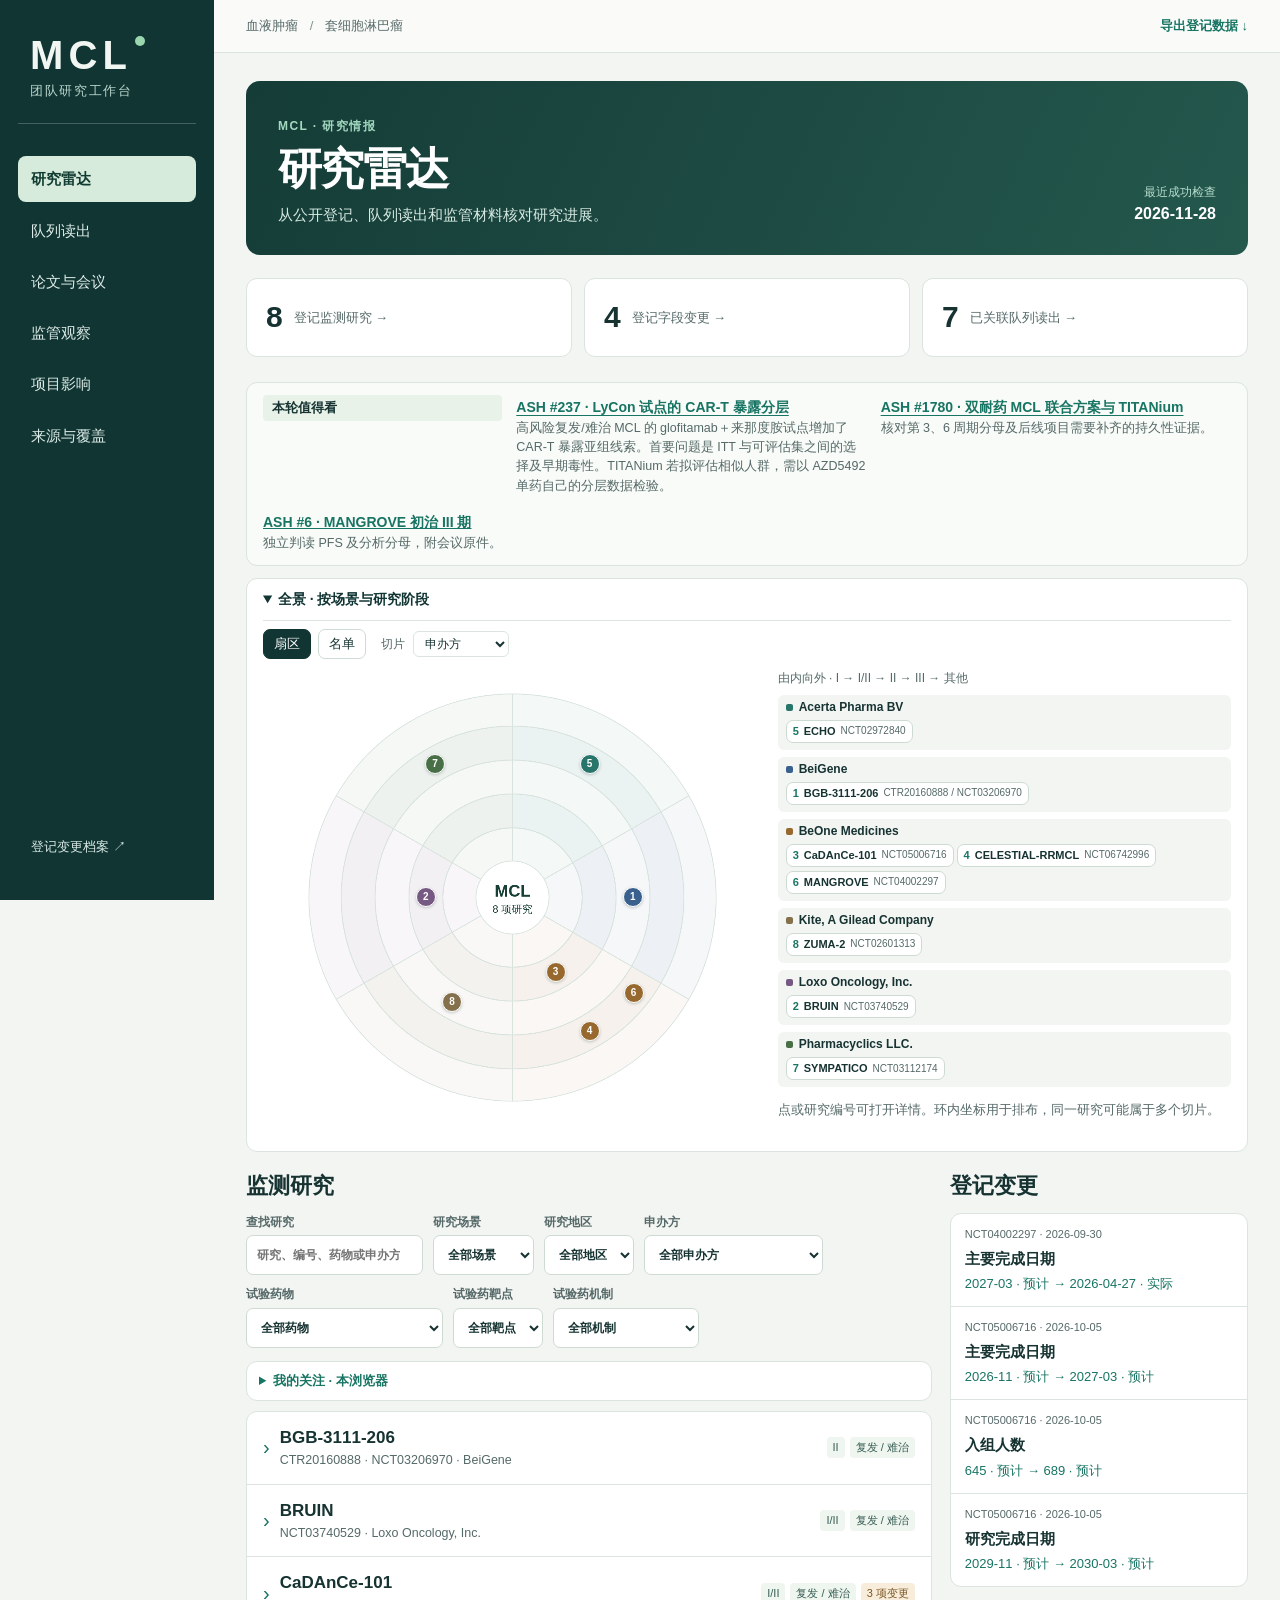
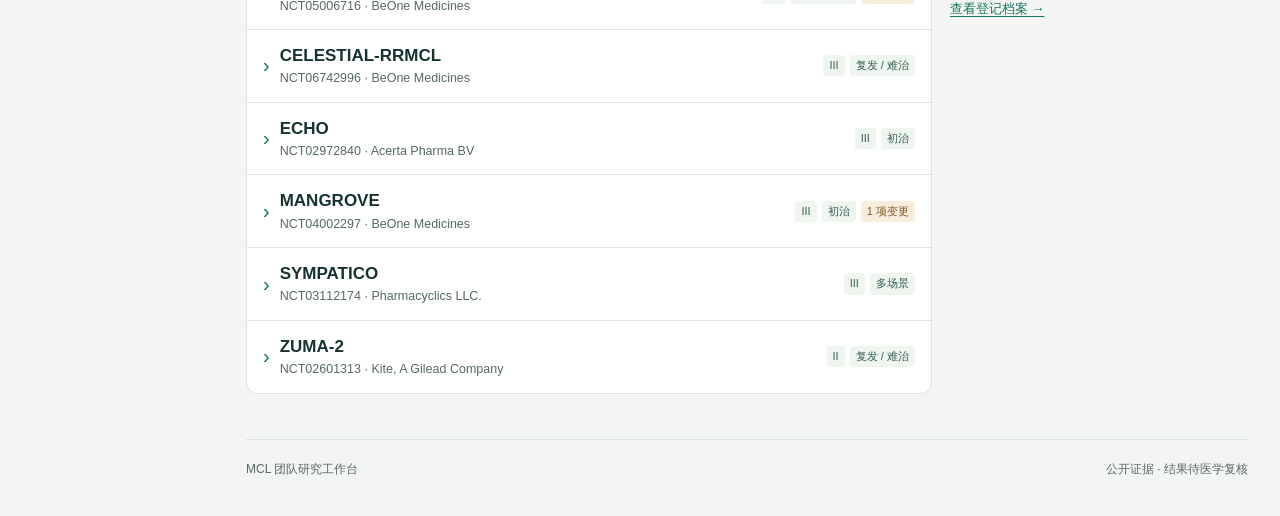
==== commit 9ce8beb8: "Update public MCL registry snapshot" ====
--- a/index.html
+++ b/index.html
@@ -20,7 +20,7 @@
 <section id="radar" data-view>
 <div class="hero"><div><p class="eyebrow">MCL · 研究情报</p><h1>研究雷达</h1><p>从公开登记、队列读出和监管材料核对研究进展。</p></div><div class="hero-date" id="registry-date"></div></div>
 <div class="stats" id="stats"></div>
-<div id="radar-brief" class="panel"><strong>本轮值得看</strong><div><a href="#impact">ASH #1780 · 原始材料待重新核验</a></div><div><button type="button" class="plain" data-open-study="NCT04002297">ASH #6 · MANGROVE 初治 III 期</button><small>会议原始材料待重新核验。</small></div></div>
+<div id="radar-brief" class="panel"><strong>本轮值得看</strong><div><a href="#impact">ASH #237 · LyCon 试点的 CAR-T 暴露分层</a><small>高风险复发/难治 MCL 的 glofitamab＋来那度胺试点增加了 CAR-T 暴露亚组线索。首要问题是 ITT 与可评估集之间的选择及早期毒性。TITANium 若拟评估相似人群，需以 AZD5492 单药自己的分层数据检验。</small></div><div><a href="#impact">ASH #1780 · 双耐药 MCL 联合方案与 TITANium</a><small>核对第 3、6 周期分母及后线项目需要补齐的持久性证据。</small></div><div><button type="button" class="plain" data-open-study="NCT04002297">ASH #6 · MANGROVE 初治 III 期</button><small>独立判读 PFS 及分析分母，附会议原件。</small></div></div>
 <details class="panel radar-map" open><summary>全景 · 按场景与研究阶段</summary><div class="radar-controls"><button type="button" id="sector-mode" aria-pressed="true">扇区</button><button type="button" id="list-mode" aria-pressed="false">名单</button><label id="slice-label">切片 <select id="radar-slice"><option value="sponsor">申办方</option><option value="mechanism">试验药机制</option><option value="target">试验药靶点</option></select></label></div>
 <div id="sector-panel"><div id="sector-plot"><canvas id="sector-scale" width="1000" height="1000" aria-hidden="true"></canvas><div id="sector-points"></div></div><div id="sector-key"></div></div><div id="phase-map" hidden></div></details>
 <div class="workspace">
@@ -58,33 +58,184 @@
 <section id="regulatory" data-view hidden><div class="intro"><p class="eyebrow">公开审评</p><h1>监管观察</h1><p>区分会议、讨论与正式决定，回查公开监管原件。</p></div><div id="fda"></div></section>
 <section id="impact" data-view hidden>
 <div class="intro"><p class="eyebrow">研究决策研判</p><h1>项目影响</h1><p>以公开证据逐项核对内部项目所需条件。</p></div>
-<div class="handoff"><a class="primary" href="handoff/titanium-069b1d656b1a85e958f3a13f.txt" download>下载交接包 ↓</a><button type="button" id="copy">复制交接包</button><span id="copy-status" role="status"></span></div>
-
-<div class="case-head"><p class="eyebrow">原始材料待重新核验</p><h2>ASH 1780 对 TITANium 的项目影响</h2><p>双耐药 MCL 联合治疗读出对 TITANium 单药研究 MCL 队列的启示</p></div>
+<div class="handoff"><a class="primary" href="handoff/titanium-61388888a8ef40348ab61b92.txt" download>下载交接包 ↓</a><button type="button" id="copy">复制交接包</button><span id="copy-status" role="status"></span></div>
+<article class="panel project-case"><div class="case-head"><p class="eyebrow">原始材料已核对 · 待医学复核</p><h2>ASH #237 · LyCon 试点的 CAR-T 暴露分层</h2><p>摘要公开 2026-11-04 · 数据截至 2026-06-01 · 会议日程 2026-12-12</p><p>高风险复发/难治 MCL 的 glofitamab＋来那度胺试点增加了 CAR-T 暴露亚组线索。首要问题是 ITT 与可评估集之间的选择及早期毒性。TITANium 若拟评估相似人群，需以 AZD5492 单药自己的分层数据检验。</p><a class="primary" href="handoff/titanium-61388888a8ef40348ab61b92.txt" download>下载含本条的公司交接包 ↓</a></div><details><summary>查看评估与原始材料</summary><h3>公开时间与身份</h3><p>ASH 摘要 11 月 4 日公开，数据截至 2026 年 6 月 1 日。12 月 12 日安排口头报告，当前可引用的是会议摘要。以研究标题、联合方案、先前 BTKi 失败条件、机构和 39 例登记入组交叉核对，匹配 MSK LyCon NCT06192888（23-319）。登记暂无结构化结果。</p><h3>患者流和主要终点</h3><p>39 人入组并纳入 ITT，均既往接受共价 BTKi；21/39 既往接受 CAR-T。2 人在 obinutuzumab 预处理后迅速进展而未接受 glofitamab，剩余 37 人可评估毒性；其后 4 人在第 3 周期首日应答评估前离组，剩余 33 人可评估疗效。方案为 obinutuzumab 预处理、glofitamab＋来那度胺。主要终点是前 3 周期联合治疗可行性，预设至少 26/39，观察到 31/39 达标。</p><h3>ITT、可评估集与 CAR-T 亚组</h3><p>中位随访 13 个月。ITT 39 人的 ORR 79%、CR 62%，12 个月 PFS 64%（95% CI 48%–84%）。疗效可评估 33 人的 ORR 94%、CR 73%，12 个月 PFS 73%（95% CI 57%–93%）。19 名既往 CAR-T 暴露者的 ORR 89%、CR 63%，12 个月 PFS 68%（95% CI 48%–97%）；14 名 CAR-T 未暴露者分别为 100%、86%、79%（95% CI 56%–100%）。亚组来自 33 人可评估集，摘要未给 CAR-T 暴露 ITT 亚组的对应估计。</p><h3>完全缓解的持续性</h3><p>ASH 摘要 Results 报告 12 个月完全缓解持续率为 83%（95% CI 66%–100%）。摘要未说明这一估计的起算点、风险集或既往 CAR-T 暴露亚组的对应数值，不能把 83% 视为 33 名疗效可评估者中持续完全缓解的比例，也不能用于描述 19 名既往 CAR-T 暴露者。</p><h3>早期安全性</h3><p>在 37 人毒性可评估集中，29 人发生 CRS，4 人发生 3 级 CRS（均需 ICU），19 人发生严重不良事件。2 起 ICANS 分别为 2 级和 3 级。剂量调整、早期停药、死亡和进展宜在报告公开后按起始治疗集与时间窗复核。</p><h3>与 ASH #1780 的关系</h3><p>#1780 明示 NCT07460362（ML45833，北京大学第三医院），为另一登记方案并有来那度胺维持。其 13 人均为 BTKi/BCL2 抑制剂双耐药，摘要称 30.8% 曾在 CAR-T 后复发，#237 未报告同口径 BCL2 双耐药分母。公开材料能区分两项研究；个体重叠无法逐人核定，分别保留证据，不合并分母或把 C3/C6 固定时点与其他分析集直接比较。</p><h3>可比人群</h3><p>TITANium 公开登记为 AZD5492 单药 I/II 期剂量递增与扩展，纳入不同 CD20 阳性 B 细胞恶性肿瘤，要求既往至少两线。LyCon 允许至少一线且要求 BTKi 失败，并排除既往 CD20×CD3 双抗。对照登记时还需考虑细胞治疗洗脱期（LyCon 30 天、TITANium 90 天）及 TITANium 既往 ≥3 级 CRS 或 ICANS 的排除。TITANium 登记暂无结构化结果。</p><h3>历史参照的起点与选择</h3><p>独立核对 Epstein-Peterson 等的 15 中心回顾性研究。384 名接受 CAR-T 者中 135 名后续进展，从 CAR-T 后进展日起中位 PFS 为 2.5 个月、OS 为 5.4 个月；这一组包含 17 名未接受后续治疗者。#237 的 19 名为既往 CAR-T 暴露、已存活至进入 LyCon 且有疗效评估者。CAR-T 暴露与已确认进展的定义、入组及评估造成的选择、PFS 起点和统计量均需对齐。公开摘要未充分交代亚组起算点，不能用 12 个月 PFS 与历史中位数推算治疗改善。</p><h3>项目内的条件判断</h3><p>若内部目标产品特征将 BTKi 失败／CAR-T 暴露 MCL 列为优先人群，医学与统计可先核对分层样本量、暴露次序、失败定义、缺失评估与桥接治疗。在 AZD5492 的预先定义分析集中分列 ORR、CR、DoR、PFS、随访与置信区间，同时核对 CRS／ICANS、感染和停药的分母及观察窗。</p><h3>当前决策</h3><p>将 LyCon 作为治疗序列和安全管理的竞争线索，维持现有结论。小样本单臂可行性研究、联合治疗与病例选择，限制对 AZD5492 效应、剂量、安全阈值或监管可接受性的推断。若分层不足，先补描述性分析及数据差距，不从外部百分比推导目标值。</p><h3>交接质量校验</h3><p>MiniMax 整理 14 项分析集、疗效和安全性字段，本地逐项与 ASH 摘要核对。GLM 生成分母回归测试，核验能识别把 21 名基线暴露者写成疗效亚组、或把 ITT 分母写成疗效可评估分母的错误。MiMo 生成协议匹配测试，核验能区分三个登记号，并拒绝缺失登记号的记录。Dots 提供线索，Hermes 复核提取了完全缓解持续率，本地对照同版 ASH 摘要核实数值并补明分母和亚组限制。医学解释与复评条件仍待医学复核。</p><h3>适用性限制</h3><p>摘要未给个体信息、CAR-T 暴露 ITT 亚组疗效、CAR-T 至试验治疗间隔分布或可直接对齐的 BCL2 抑制剂暴露结果。4 人在早期应答评估前离组、另 2 人未接受 glofitamab，可评估集与 ITT 不可互换。</p><h3>适用性限制</h3><p>12 个月 PFS 是时间事件估计，保留置信区间，勿按百分比与总人数反推事件数。摘要中的历史比较未经本试验随机化，不能支持相对疗效结论。</p><h3>复核触发</h3><p>医学复核：12 月 12 日口头报告材料实际公开后，复核患者流、BCL2 暴露、CAR-T 失败与暴露口径、既往 CD20 治疗及 ≥3 级不良事件归因。</p><h3>复核触发</h3><p>统计复核：核对风险集、删失、后续同种移植和敏感性分析，确认可比较的人群、疗效起算点、评估方法与随访成熟度。</p><h3>复核触发</h3><p>项目复评：只有 AZD5492 可解释的 MCL 单药分层及安全性资料到齐后，才讨论项目差异化或内部方案调整。</p><h3>原始材料</h3><ul><li>ASH 2026 #237 官方摘要 · ABSTRACT：Methods；Results 各段；口头报告场次 <a href="https://onlineprogram.hematology.org/paper-details.aspx?pid=689800">核对来源 ↗</a></li><li>ASH #237 官方场次 · #237；12 月 12 日口头报告安排 <a href="https://onlineprogram.hematology.org/session-details.aspx?sid=118962">核对来源 ↗</a></li><li>ASH 年会摘要发布时间表 · Key Dates and Deadlines <a href="https://www.hematology.org/meetings/annual-meeting/abstracts">核对来源 ↗</a></li><li>LyCon 登记 NCT06192888 · Identification / Eligibility / Arms / Enrollment / Posted Results <a href="https://clinicaltrials.gov/study/NCT06192888">核对来源 ↗</a></li><li>ASH 2026 #1780 官方摘要 · Methods / Results：NCT07460362、分母、维持治疗 <a href="https://onlineprogram.hematology.org/paper-details.aspx?pid=688136">核对来源 ↗</a></li><li>NCT07460362 研究登记 · Identification / Sponsor / Study Design <a href="https://clinicaltrials.gov/study/NCT07460362">核对来源 ↗</a></li><li>TITANium 登记 NCT06542250 · Study Design / Arms / Eligibility / Posted Results <a href="https://clinicaltrials.gov/study/NCT06542250">核对来源 ↗</a></li><li>CAR-T 后进展历史队列原论文｜Epstein-Peterson 等 · Methods：从进展起算；Results：384 名 CAR-T 接受者、135 名进展者及后续治疗分布；PMCID PMC12848353 <a href="https://pubmed.ncbi.nlm.nih.gov/40763269/">核对来源 ↗</a></li></ul></details></article>
+<div class="case-head"><p class="eyebrow">原始材料已核对 · 待医学复核</p><h2>ASH 1780 对 TITANium 的项目影响</h2><p>双耐药 MCL 联合治疗读出对 TITANium 单药研究 MCL 队列的启示</p></div>
 <div class="panel impact-summary">
-<div><p class="impact-question">原始摘要待重新核验，复核后再更新项目判断。</p></div>
-</div>
-<div class="case-grid"><article><h3>原始材料待重新核验</h3><p>核对摘要版本、证据字段和公开日期后再恢复当前评估。</p><a href="https://onlineprogram.hematology.org/paper-details.aspx?pid=688136">核对来源 ↗</a></article><article><h3>TITANium 官方登记</h3><p>供复核研究设计、人群与分析条件。</p><a href="https://clinicaltrials.gov/study/NCT06542250">核对来源 ↗</a></article></div>
-<div id="case-sources"></div>
+<div><p class="impact-question"><strong>复核问题</strong> 第 3 周期的应答能否转化为持续获益？TITANium 需要独立的单药 MCL 队列数据回答。</p><dl class="impact-metrics"><div><dt>第 3 周期 ORR</dt><dd>13/13</dd></div><div><dt>第 6 周期 ORR</dt><dd>6/9</dd></div></dl><p class="muted impact-note">第 6 周期分母少 4 人，待核是否尚未到访、进展、停药或缺失评估。</p><p class="impact-recheck"><strong>复评触发</strong> 12 月 12 日海报公开后核对患者流、持续缓解及安全性。</p></div>
+</div>
+<div class="case-grid"><article><h3>ASH 1780｜公开摘要、待报告</h3><p>中国多中心、开放标签、单臂 II 期研究，登记预计入组 43 人。摘要报告 13 名双耐药患者，其中 4/13 在 CD19 CAR-T 后复发。第 3 周期 ORR 13/13、CR 8/13；第 6 周期 ORR 6/9、CR 5/9。随访中位 7 个月，3 人进展。摘要未给出数据截止日。海报排定 2026-12-12。</p><a href="https://onlineprogram.hematology.org/paper-details.aspx?pid=688136">核对来源 ↗</a></article><article><h3>ASH 1780｜安全性</h3><p>CRS 12/13（92.3%），其中 3 级 1/13；≥3 级中性粒细胞减少 4/13。联合方案和短随访限制单药归因及迟发毒性评估。</p><a href="https://onlineprogram.hematology.org/paper-details.aspx?pid=688136">核对来源 ↗</a></article><article><h3>2026-05-27 发布｜ASCO 7006 单药历史参照</h3><p>Glofitamab I/II 期 NP30179 的同一 R/R MCL 队列，2025-09-08 截止，61 人入组、60 人治疗，OS 随访中位 41.5 个月。总体 ORR/CR 为 82%/77%，PFS 中位 18.0 个月；既往 BTKi 暴露 34 人，ORR/CR 73.5%/70.6%，PFS 11.3 个月（95% CI 5.1–32.6）、CR 持续期 15.4 个月（8.3–不可估），33 个月仍保持应答的估计比例 41.0%。安全性 42/60 有 CRS，摘要报 3–4 级 11.6%。</p><a href="https://www.asco.org/abstracts-presentations/260518">核对来源 ↗</a></article><article><h3>2024-10-04 在线发表｜NP30179 更早的同行评议分析</h3><p>2023-09-04 截止，疗效可评估 60 人，ORR 85.0%、CR 78.3%；既往 BTKi 治疗 31 人，ORR 74.2%、CR 71.0%。总体随访中位 19.6 个月。论文的疗效可评估集与 ASCO 后续分析的分母及分组有差异，不能把两次报告当作独立验证，亦不能把率的差值当作进展。</p></article><article><h3>早线</h3><p>13 名患者都处于复发/难治、双耐药场景。早线竞争另外跟踪 2026 ASH #6 的 MANGROVE 随机 III 期。若前线 BTKi 应用扩大，TITANium 后线队列可能纳入更多既往 BTKi 暴露者，原有病例组合可能随地区和入组时期变化。</p></article><article><h3>复发/难治</h3><p>TITANium 公共登记纳入 CD20 阳性成熟 B 细胞肿瘤，含 MCL，至少既往两线，模块 1 为 AZD5492 单药，I/II 期剂量递增/扩展。2026-09-30 登记版本为招募中、174 人计划入组（跨病种），登记没有结果。把 ASH 1780 作为极高危活动信号，把 ASCO 7006 作为单药持续性参照。</p></article><article><h3>post-BTKi 与 post-CAR-T</h3><p>ASH 1780 的双耐药队列比常规既往 BTKi 暴露人群更窄，注册也允许 BTKi 不耐受。TITANium 的判断需要分别列 BTKi 进展/不耐受、既往 BCL2 抑制剂、既往 CAR-T 和 CD20 治疗，报告各组剂量、入组与可评估分母。仅有 4 名 post-CAR-T 患者且未列分层疗效。</p></article><article><h3>靶标与作用机制</h3><p>AZD5492 靶向 CD20×TCR×CD8，为 CD8 引导的三特异性 T 细胞接合抗体。Glofitamab 是 2:1 CD20×CD3 双特异抗体，比较病例还叠加来那度胺。共享 CD20 提供机制相关性。平台、递增给药、预处理、联合组分及人群差异限制对疗效和 CRS 的外推。</p></article><article><h3>决策与复核触发条件</h3><p>12 月 12 日海报公开后核对 13 人患者流、C6 分母、按既往治疗分层的 CR/DoR、风险集和 ≥3 级毒性。若第 6 周期缺失主要来自进展或停药，下调对早期应答转化为持续获益的预期；若多为尚未到访，等待成熟读出。</p></article><article><h3>决策与复核触发条件</h3><p>若 TITANium 公开、可核实的 MCL 和 post-BTKi 数据显示持续 CR、成熟 DoR/PFS，以及较低 ≥3 级 CRS、ICANS 或感染负担，优先评估安全性和操作差异化。若只有混合组织学 ORR 或短期反应，继续等待分层读出，不调整开发判断。</p></article><article><h3>决策与复核触发条件</h3><p>跟踪 GLOBRYTE（NCT06084936）随机 III 期 PFS 和安全性，把它作为后续更可靠的 post-cBTKi 比较背景。</p></article><article><h3>同为 BR 诱导，历史对照有多可比？</h3><p>三项一线随机 MCL 试验均使用苯达莫司汀加利妥昔单抗（BR）诱导。MANGROVE 对照组 253 人，诱导后观察，中位 PFS 39.2 个月（95% CI 33.5–55.7）。ECHO 主要分析的对照组 299 人，缓解者接受利妥昔单抗维持，中位 PFS 49.6 个月（36.0–64.1）。两者均为独立评审，随访中位分别为 44.1 和 49.8 个月。SHINE 对照组 262 人，缓解者也接受维持，研究者评估的中位 PFS 为 52.9 个月，随访中位 84.7 个月。</p><a href="https://onlineprogram.hematology.org/paper-details.aspx?pid=695083">核对来源 ↗</a></article><article><h3>对照差异如何传到 TITANium</h3><p>对照组中位数的差别值得核查。维持治疗、年龄与移植适合性、评估者和随访期均会影响比较，跨试验无法分离各因素的贡献。TITANium 为后线单药研究，内部模型应先按地区、入组时期和前线 BR 后有无维持、是否已暴露 BTKi 分层核对病例构成，再决定是否调整入组预测、外部参照选择或 TPP 的论证。</p><a href="https://onlineprogram.hematology.org/paper-details.aspx?pid=695083">核对来源 ↗</a></article><article><h3>FDA 最终肿瘤入组指南 · 实验室指标</h3><p>核对器官功能及血液学阈值的安全依据、单位和观察时间。项目适用性和目标地区要求待核。</p><a href="https://www.fda.gov/regulatory-information/search-fda-guidance-documents/cancer-clinical-trial-eligibility-criteria-laboratory-values">核对来源 ↗</a></article><article><h3>FDA 最终肿瘤入组指南 · 洗脱期与合并用药</h3><p>核对既往治疗洗脱期、合并用药例外及毒性恢复标准。项目适用性和目标地区要求待核。</p><a href="https://www.fda.gov/regulatory-information/search-fda-guidance-documents/cancer-clinical-trial-eligibility-criteria-washout-periods-and-concomitant-medications">核对来源 ↗</a></article><article><h3>FDA 最终肿瘤入组指南 · 体能状态</h3><p>核对 ECOG 范围、排除依据及安全性分层。项目适用性和目标地区要求待核。</p><a href="https://www.fda.gov/regulatory-information/search-fda-guidance-documents/cancer-clinical-trial-eligibility-criteria-performance-status">核对来源 ↗</a></article><article><h3>FDA · 美国 MCL 治疗顺序与 BCL2 暴露</h3><p>FDA 加速批准既往至少两线、含 BTK 抑制剂治疗的成人复发或难治性 MCL 适应证。该决定影响美国后线治疗顺序和既往 BCL-2 抑制剂暴露的构成，可帮助解读双耐药队列的代表性。</p><a href="https://www.accessdata.fda.gov/drugsatfda_docs/nda/2026/220711Orig1s000Approv.pdf">核对来源 ↗</a></article><article><h3>ODAC · DLBCL 的历史咨询表决</h3><p>问题是 STARGLO 人群与试验结果对拟议美国人群的适用性。正式纪要记载赞成 1、反对 8、弃权 0。 审议对象为移植不适合的复发/难治 DLBCL。这里只用于借鉴地区和目标人群适用性问题，MCL 疗效及批准状态须查对应原件。</p><a href="https://www.fda.gov/media/187747/download#page=10">核对来源 ↗</a></article><article><h3>FDA · DLBCL 的监管适用性参考</h3><p>FDA 审查总人群疗效、区域差异及研究对美国目标人群和实践的适用性。北美样本有限，区域疗效差异增加解释不确定性。 审议对象为移植不适合的复发/难治 DLBCL。这里只用于借鉴地区和目标人群适用性问题，MCL 疗效及批准状态须查对应原件。</p><a href="https://www.fda.gov/media/186525/download#page=78">核对来源 ↗</a></article><article><h3>适用性限制</h3><ul><li>第 3 与第 6 周期的分母不同。摘要未披露其余 4 人的进展、退出、缺失或尚未到访情况，也未给出估计区间。首个分析重点应是逐周期患者流和有分母的持续应答。</li><li>ASH 为预发表会议摘要，单臂、样本小、随访短；一年 PFS/OS 估计在这份摘要中缺少风险人数和区间。</li><li>ASCO 7006 是更新随访，与同一 NP30179 原论文重叠。跨研究的初始反应、PFS、持续缓解及 CRS 受入组、给药、预处理及评估时间影响。</li></ul></article></div>
+<div id="case-sources"><details class="panel preview"><summary>查看原始材料与定位</summary><article class="source-row"><span>ASH 2026 #1780 原始会议摘要 · Methods / Results / Conclusions</span><a href="https://onlineprogram.hematology.org/paper-details.aspx?pid=688136">核对来源 ↗</a></article><article class="source-row"><span>ASH 623 Poster I 官方场次 · #1780 和 12 月 12 日海报日程</span><a href="https://onlineprogram.hematology.org/session-details.aspx?sid=119032">核对来源 ↗</a></article><article class="source-row"><span>ASH 年会摘要发布时间表 · Key Dates and Deadlines</span><a href="https://www.hematology.org/meetings/annual-meeting/abstracts">核对来源 ↗</a></article><article class="source-row"><span>NCT07460362 联合研究登记 · Study Design / Participation Criteria</span><a href="https://clinicaltrials.gov/study/NCT07460362">核对来源 ↗</a></article><article class="source-row"><span>ASCO 2026 #7006 单药随访原始摘要 · Results；区分数据截止与发布日</span><a href="https://www.asco.org/abstracts-presentations/260518">核对来源 ↗</a></article><article class="source-row"><span>NP30179 同行评议原论文 · 全文 Results、Tables 2–5；DOI 10.1200/JCO.23.02470</span><a href="https://pubmed.ncbi.nlm.nih.gov/39365960/">核对来源 ↗</a></article><article class="source-row"><span>TITANium 公开登记 · Identification / Design / Eligibility / Posted Results</span><a href="https://clinicaltrials.gov/study/NCT06542250">核对来源 ↗</a></article><article class="source-row"><span>AZD5492 申办方机制与研究说明 · Study drug：两个 CD20 结合域，TCR 与 CD8 各一个结合域</span><a href="https://us.az-oncology-pipeline.com/home/tumor-type/hematological/cll/titanium.html">核对来源 ↗</a></article><article class="source-row"><span>ASH 2026 #6 MANGROVE 原始会议摘要 · 首次接受治疗、移植不适合人群，独立评审 PFS HR 0.57（95% CI 0.43–0.76）</span><a href="https://onlineprogram.hematology.org/paper-details.aspx?pid=695083">核对来源 ↗</a></article><article class="source-row"><span>GLOBRYTE 活跃注册 · 抗 CD20×CD3 单药与研究者选择的随机 III 期</span><a href="https://clinicaltrials.gov/study/NCT06084936">核对来源 ↗</a></article><article class="source-row"><span>ECHO｜一线 BR 对照与维持治疗 · 2025 年主要分析，Methods 与 Results；BR 对照 299 人，独立评审 PFS；正文图 2A</span><a href="https://pubmed.ncbi.nlm.nih.gov/40311141/">核对来源 ↗</a></article><article class="source-row"><span>SHINE｜一线 BR 对照与维持治疗 · 2022 年主要分析，Methods 与 Results；BR 对照 262 人，研究者评估 PFS</span><a href="https://pubmed.ncbi.nlm.nih.gov/35657079/">核对来源 ↗</a></article><article class="source-row"><span>FDA 最终肿瘤入组指南 · 实验室指标 · 指南正文 · 实验室指标建议；FR Doc. 2026-15187；ACTION、DATES 与适用范围</span><a href="https://www.fda.gov/regulatory-information/search-fda-guidance-documents/cancer-clinical-trial-eligibility-criteria-laboratory-values">核对来源 ↗</a></article><article class="source-row"><span>FDA 最终肿瘤入组指南 · 洗脱期与合并用药 · 指南正文 · 洗脱期与合并用药建议；FR Doc. 2026-15186；ACTION、DATES 与适用范围</span><a href="https://www.fda.gov/regulatory-information/search-fda-guidance-documents/cancer-clinical-trial-eligibility-criteria-washout-periods-and-concomitant-medications">核对来源 ↗</a></article><article class="source-row"><span>FDA 最终肿瘤入组指南 · 体能状态 · 指南正文 · 体能状态建议；FR Doc. 2026-15185；ACTION、DATES 与适用范围</span><a href="https://www.fda.gov/regulatory-information/search-fda-guidance-documents/cancer-clinical-trial-eligibility-criteria-performance-status">核对来源 ↗</a></article><article class="source-row"><span>FDA 加速批准函｜Sonrotoclax · 第 1 页 Accelerated Approval；NDA 220711</span><a href="https://www.accessdata.fda.gov/drugsatfda_docs/nda/2026/220711Orig1s000Approv.pdf">核对来源 ↗</a></article><article class="source-row"><span>ODAC 正式表决｜STARGLO · 10/14 页，May 20 morning session，问题 2</span><a href="https://www.fda.gov/media/187747/download#page=10">核对来源 ↗</a></article><article class="source-row"><span>FDA 审评立场｜STARGLO · 印刷页 42–64、77–78；The FDA’s Position</span><a href="https://www.fda.gov/media/186525/download#page=78">核对来源 ↗</a></article></details></div>
 <details class="panel preview"><summary>预览交接内容</summary><textarea id="handoff-text" aria-label="交接内容" readonly>MCL 项目条件评估 · TITANium
 
-原始材料待重新核验
-核对摘要版本、证据字段和公开日期后再恢复当前评估。
+ASH #237 · LyCon 试点的 CAR-T 暴露分层
+
+摘要公开 2026-11-04 · 数据截至 2026-06-01 · 会议日程 2026-12-12
+
+高风险复发/难治 MCL 的 glofitamab＋来那度胺试点增加了 CAR-T 暴露亚组线索。首要问题是 ITT 与可评估集之间的选择及早期毒性。TITANium 若拟评估相似人群，需以 AZD5492 单药自己的分层数据检验。
+
+公开时间与身份
+ASH 摘要 11 月 4 日公开，数据截至 2026 年 6 月 1 日。12 月 12 日安排口头报告，当前可引用的是会议摘要。以研究标题、联合方案、先前 BTKi 失败条件、机构和 39 例登记入组交叉核对，匹配 MSK LyCon NCT06192888（23-319）。登记暂无结构化结果。
+
+患者流和主要终点
+39 人入组并纳入 ITT，均既往接受共价 BTKi；21/39 既往接受 CAR-T。2 人在 obinutuzumab 预处理后迅速进展而未接受 glofitamab，剩余 37 人可评估毒性；其后 4 人在第 3 周期首日应答评估前离组，剩余 33 人可评估疗效。方案为 obinutuzumab 预处理、glofitamab＋来那度胺。主要终点是前 3 周期联合治疗可行性，预设至少 26/39，观察到 31/39 达标。
+
+ITT、可评估集与 CAR-T 亚组
+中位随访 13 个月。ITT 39 人的 ORR 79%、CR 62%，12 个月 PFS 64%（95% CI 48%–84%）。疗效可评估 33 人的 ORR 94%、CR 73%，12 个月 PFS 73%（95% CI 57%–93%）。19 名既往 CAR-T 暴露者的 ORR 89%、CR 63%，12 个月 PFS 68%（95% CI 48%–97%）；14 名 CAR-T 未暴露者分别为 100%、86%、79%（95% CI 56%–100%）。亚组来自 33 人可评估集，摘要未给 CAR-T 暴露 ITT 亚组的对应估计。
+
+完全缓解的持续性
+ASH 摘要 Results 报告 12 个月完全缓解持续率为 83%（95% CI 66%–100%）。摘要未说明这一估计的起算点、风险集或既往 CAR-T 暴露亚组的对应数值，不能把 83% 视为 33 名疗效可评估者中持续完全缓解的比例，也不能用于描述 19 名既往 CAR-T 暴露者。
+
+早期安全性
+在 37 人毒性可评估集中，29 人发生 CRS，4 人发生 3 级 CRS（均需 ICU），19 人发生严重不良事件。2 起 ICANS 分别为 2 级和 3 级。剂量调整、早期停药、死亡和进展宜在报告公开后按起始治疗集与时间窗复核。
+
+与 ASH #1780 的关系
+#1780 明示 NCT07460362（ML45833，北京大学第三医院），为另一登记方案并有来那度胺维持。其 13 人均为 BTKi/BCL2 抑制剂双耐药，摘要称 30.8% 曾在 CAR-T 后复发，#237 未报告同口径 BCL2 双耐药分母。公开材料能区分两项研究；个体重叠无法逐人核定，分别保留证据，不合并分母或把 C3/C6 固定时点与其他分析集直接比较。
+
+可比人群
+TITANium 公开登记为 AZD5492 单药 I/II 期剂量递增与扩展，纳入不同 CD20 阳性 B 细胞恶性肿瘤，要求既往至少两线。LyCon 允许至少一线且要求 BTKi 失败，并排除既往 CD20×CD3 双抗。对照登记时还需考虑细胞治疗洗脱期（LyCon 30 天、TITANium 90 天）及 TITANium 既往 ≥3 级 CRS 或 ICANS 的排除。TITANium 登记暂无结构化结果。
+
+历史参照的起点与选择
+独立核对 Epstein-Peterson 等的 15 中心回顾性研究。384 名接受 CAR-T 者中 135 名后续进展，从 CAR-T 后进展日起中位 PFS 为 2.5 个月、OS 为 5.4 个月；这一组包含 17 名未接受后续治疗者。#237 的 19 名为既往 CAR-T 暴露、已存活至进入 LyCon 且有疗效评估者。CAR-T 暴露与已确认进展的定义、入组及评估造成的选择、PFS 起点和统计量均需对齐。公开摘要未充分交代亚组起算点，不能用 12 个月 PFS 与历史中位数推算治疗改善。
+
+项目内的条件判断
+若内部目标产品特征将 BTKi 失败／CAR-T 暴露 MCL 列为优先人群，医学与统计可先核对分层样本量、暴露次序、失败定义、缺失评估与桥接治疗。在 AZD5492 的预先定义分析集中分列 ORR、CR、DoR、PFS、随访与置信区间，同时核对 CRS／ICANS、感染和停药的分母及观察窗。
+
+当前决策
+将 LyCon 作为治疗序列和安全管理的竞争线索，维持现有结论。小样本单臂可行性研究、联合治疗与病例选择，限制对 AZD5492 效应、剂量、安全阈值或监管可接受性的推断。若分层不足，先补描述性分析及数据差距，不从外部百分比推导目标值。
+
+交接质量校验
+MiniMax 整理 14 项分析集、疗效和安全性字段，本地逐项与 ASH 摘要核对。GLM 生成分母回归测试，核验能识别把 21 名基线暴露者写成疗效亚组、或把 ITT 分母写成疗效可评估分母的错误。MiMo 生成协议匹配测试，核验能区分三个登记号，并拒绝缺失登记号的记录。Dots 提供线索，Hermes 复核提取了完全缓解持续率，本地对照同版 ASH 摘要核实数值并补明分母和亚组限制。医学解释与复评条件仍待医学复核。
+
+适用性限制
+摘要未给个体信息、CAR-T 暴露 ITT 亚组疗效、CAR-T 至试验治疗间隔分布或可直接对齐的 BCL2 抑制剂暴露结果。4 人在早期应答评估前离组、另 2 人未接受 glofitamab，可评估集与 ITT 不可互换。
+
+适用性限制
+12 个月 PFS 是时间事件估计，保留置信区间，勿按百分比与总人数反推事件数。摘要中的历史比较未经本试验随机化，不能支持相对疗效结论。
+
+复核触发
+医学复核：12 月 12 日口头报告材料实际公开后，复核患者流、BCL2 暴露、CAR-T 失败与暴露口径、既往 CD20 治疗及 ≥3 级不良事件归因。
+
+复核触发
+统计复核：核对风险集、删失、后续同种移植和敏感性分析，确认可比较的人群、疗效起算点、评估方法与随访成熟度。
+
+复核触发
+项目复评：只有 AZD5492 可解释的 MCL 单药分层及安全性资料到齐后，才讨论项目差异化或内部方案调整。
+
+公开原件及定位
+ASH 2026 #237 官方摘要 | ABSTRACT：Methods；Results 各段；口头报告场次 | https://onlineprogram.hematology.org/paper-details.aspx?pid=689800
+ASH #237 官方场次 | #237；12 月 12 日口头报告安排 | https://onlineprogram.hematology.org/session-details.aspx?sid=118962
+ASH 年会摘要发布时间表 | Key Dates and Deadlines | https://www.hematology.org/meetings/annual-meeting/abstracts
+LyCon 登记 NCT06192888 | Identification / Eligibility / Arms / Enrollment / Posted Results | https://clinicaltrials.gov/study/NCT06192888
+ASH 2026 #1780 官方摘要 | Methods / Results：NCT07460362、分母、维持治疗 | https://onlineprogram.hematology.org/paper-details.aspx?pid=688136
+NCT07460362 研究登记 | Identification / Sponsor / Study Design | https://clinicaltrials.gov/study/NCT07460362
+TITANium 登记 NCT06542250 | Study Design / Arms / Eligibility / Posted Results | https://clinicaltrials.gov/study/NCT06542250
+CAR-T 后进展历史队列原论文｜Epstein-Peterson 等 | Methods：从进展起算；Results：384 名 CAR-T 接受者、135 名进展者及后续治疗分布；PMCID PMC12848353 | https://pubmed.ncbi.nlm.nih.gov/40763269/
+
+ASH #1780 与关联材料
+
+ASH 1780｜公开摘要、待报告
+中国多中心、开放标签、单臂 II 期研究，登记预计入组 43 人。摘要报告 13 名双耐药患者，其中 4/13 在 CD19 CAR-T 后复发。第 3 周期 ORR 13/13、CR 8/13；第 6 周期 ORR 6/9、CR 5/9。随访中位 7 个月，3 人进展。摘要未给出数据截止日。海报排定 2026-12-12。
 https://onlineprogram.hematology.org/paper-details.aspx?pid=688136
 
-TITANium 官方登记
-供复核研究设计、人群与分析条件。
-https://clinicaltrials.gov/study/NCT06542250
+ASH 1780｜安全性
+CRS 12/13（92.3%），其中 3 级 1/13；≥3 级中性粒细胞减少 4/13。联合方案和短随访限制单药归因及迟发毒性评估。
+https://onlineprogram.hematology.org/paper-details.aspx?pid=688136
+
+2026-05-27 发布｜ASCO 7006 单药历史参照
+Glofitamab I/II 期 NP30179 的同一 R/R MCL 队列，2025-09-08 截止，61 人入组、60 人治疗，OS 随访中位 41.5 个月。总体 ORR/CR 为 82%/77%，PFS 中位 18.0 个月；既往 BTKi 暴露 34 人，ORR/CR 73.5%/70.6%，PFS 11.3 个月（95% CI 5.1–32.6）、CR 持续期 15.4 个月（8.3–不可估），33 个月仍保持应答的估计比例 41.0%。安全性 42/60 有 CRS，摘要报 3–4 级 11.6%。
+https://www.asco.org/abstracts-presentations/260518
+
+2024-10-04 在线发表｜NP30179 更早的同行评议分析
+2023-09-04 截止，疗效可评估 60 人，ORR 85.0%、CR 78.3%；既往 BTKi 治疗 31 人，ORR 74.2%、CR 71.0%。总体随访中位 19.6 个月。论文的疗效可评估集与 ASCO 后续分析的分母及分组有差异，不能把两次报告当作独立验证，亦不能把率的差值当作进展。
+
+早线
+13 名患者都处于复发/难治、双耐药场景。早线竞争另外跟踪 2026 ASH #6 的 MANGROVE 随机 III 期。若前线 BTKi 应用扩大，TITANium 后线队列可能纳入更多既往 BTKi 暴露者，原有病例组合可能随地区和入组时期变化。
+
+复发/难治
+TITANium 公共登记纳入 CD20 阳性成熟 B 细胞肿瘤，含 MCL，至少既往两线，模块 1 为 AZD5492 单药，I/II 期剂量递增/扩展。2026-09-30 登记版本为招募中、174 人计划入组（跨病种），登记没有结果。把 ASH 1780 作为极高危活动信号，把 ASCO 7006 作为单药持续性参照。
+
+post-BTKi 与 post-CAR-T
+ASH 1780 的双耐药队列比常规既往 BTKi 暴露人群更窄，注册也允许 BTKi 不耐受。TITANium 的判断需要分别列 BTKi 进展/不耐受、既往 BCL2 抑制剂、既往 CAR-T 和 CD20 治疗，报告各组剂量、入组与可评估分母。仅有 4 名 post-CAR-T 患者且未列分层疗效。
+
+靶标与作用机制
+AZD5492 靶向 CD20×TCR×CD8，为 CD8 引导的三特异性 T 细胞接合抗体。Glofitamab 是 2:1 CD20×CD3 双特异抗体，比较病例还叠加来那度胺。共享 CD20 提供机制相关性。平台、递增给药、预处理、联合组分及人群差异限制对疗效和 CRS 的外推。
+
+决策与复核触发条件
+12 月 12 日海报公开后核对 13 人患者流、C6 分母、按既往治疗分层的 CR/DoR、风险集和 ≥3 级毒性。若第 6 周期缺失主要来自进展或停药，下调对早期应答转化为持续获益的预期；若多为尚未到访，等待成熟读出。
+
+决策与复核触发条件
+若 TITANium 公开、可核实的 MCL 和 post-BTKi 数据显示持续 CR、成熟 DoR/PFS，以及较低 ≥3 级 CRS、ICANS 或感染负担，优先评估安全性和操作差异化。若只有混合组织学 ORR 或短期反应，继续等待分层读出，不调整开发判断。
+
+决策与复核触发条件
+跟踪 GLOBRYTE（NCT06084936）随机 III 期 PFS 和安全性，把它作为后续更可靠的 post-cBTKi 比较背景。
+
+同为 BR 诱导，历史对照有多可比？
+三项一线随机 MCL 试验均使用苯达莫司汀加利妥昔单抗（BR）诱导。MANGROVE 对照组 253 人，诱导后观察，中位 PFS 39.2 个月（95% CI 33.5–55.7）。ECHO 主要分析的对照组 299 人，缓解者接受利妥昔单抗维持，中位 PFS 49.6 个月（36.0–64.1）。两者均为独立评审，随访中位分别为 44.1 和 49.8 个月。SHINE 对照组 262 人，缓解者也接受维持，研究者评估的中位 PFS 为 52.9 个月，随访中位 84.7 个月。
+https://onlineprogram.hematology.org/paper-details.aspx?pid=695083
+
+对照差异如何传到 TITANium
+对照组中位数的差别值得核查。维持治疗、年龄与移植适合性、评估者和随访期均会影响比较，跨试验无法分离各因素的贡献。TITANium 为后线单药研究，内部模型应先按地区、入组时期和前线 BR 后有无维持、是否已暴露 BTKi 分层核对病例构成，再决定是否调整入组预测、外部参照选择或 TPP 的论证。
+https://onlineprogram.hematology.org/paper-details.aspx?pid=695083
+
+FDA 最终肿瘤入组指南 · 实验室指标
+核对器官功能及血液学阈值的安全依据、单位和观察时间。项目适用性和目标地区要求待核。
+https://www.fda.gov/regulatory-information/search-fda-guidance-documents/cancer-clinical-trial-eligibility-criteria-laboratory-values
+
+FDA 最终肿瘤入组指南 · 洗脱期与合并用药
+核对既往治疗洗脱期、合并用药例外及毒性恢复标准。项目适用性和目标地区要求待核。
+https://www.fda.gov/regulatory-information/search-fda-guidance-documents/cancer-clinical-trial-eligibility-criteria-washout-periods-and-concomitant-medications
+
+FDA 最终肿瘤入组指南 · 体能状态
+核对 ECOG 范围、排除依据及安全性分层。项目适用性和目标地区要求待核。
+https://www.fda.gov/regulatory-information/search-fda-guidance-documents/cancer-clinical-trial-eligibility-criteria-performance-status
+
+FDA · 美国 MCL 治疗顺序与 BCL2 暴露
+FDA 加速批准既往至少两线、含 BTK 抑制剂治疗的成人复发或难治性 MCL 适应证。该决定影响美国后线治疗顺序和既往 BCL-2 抑制剂暴露的构成，可帮助解读双耐药队列的代表性。
+https://www.accessdata.fda.gov/drugsatfda_docs/nda/2026/220711Orig1s000Approv.pdf
+
+ODAC · DLBCL 的历史咨询表决
+问题是 STARGLO 人群与试验结果对拟议美国人群的适用性。正式纪要记载赞成 1、反对 8、弃权 0。 审议对象为移植不适合的复发/难治 DLBCL。这里只用于借鉴地区和目标人群适用性问题，MCL 疗效及批准状态须查对应原件。
+https://www.fda.gov/media/187747/download#page=10
+
+FDA · DLBCL 的监管适用性参考
+FDA 审查总人群疗效、区域差异及研究对美国目标人群和实践的适用性。北美样本有限，区域疗效差异增加解释不确定性。 审议对象为移植不适合的复发/难治 DLBCL。这里只用于借鉴地区和目标人群适用性问题，MCL 疗效及批准状态须查对应原件。
+https://www.fda.gov/media/186525/download#page=78
+
+适用性限制
+第 3 与第 6 周期的分母不同。摘要未披露其余 4 人的进展、退出、缺失或尚未到访情况，也未给出估计区间。首个分析重点应是逐周期患者流和有分母的持续应答。
+ASH 为预发表会议摘要，单臂、样本小、随访短；一年 PFS/OS 估计在这份摘要中缺少风险人数和区间。
+ASCO 7006 是更新随访，与同一 NP30179 原论文重叠。跨研究的初始反应、PFS、持续缓解及 CRS 受入组、给药、预处理及评估时间影响。
+
+公开原件及定位
+ASH 2026 #1780 原始会议摘要 | Methods / Results / Conclusions | https://onlineprogram.hematology.org/paper-details.aspx?pid=688136
+ASH 623 Poster I 官方场次 | #1780 和 12 月 12 日海报日程 | https://onlineprogram.hematology.org/session-details.aspx?sid=119032
+ASH 年会摘要发布时间表 | Key Dates and Deadlines | https://www.hematology.org/meetings/annual-meeting/abstracts
+NCT07460362 联合研究登记 | Study Design / Participation Criteria | https://clinicaltrials.gov/study/NCT07460362
+ASCO 2026 #7006 单药随访原始摘要 | Results；区分数据截止与发布日 | https://www.asco.org/abstracts-presentations/260518
+NP30179 同行评议原论文 | 全文 Results、Tables 2–5；DOI 10.1200/JCO.23.02470 | https://pubmed.ncbi.nlm.nih.gov/39365960/
+TITANium 公开登记 | Identification / Design / Eligibility / Posted Results | https://clinicaltrials.gov/study/NCT06542250
+AZD5492 申办方机制与研究说明 | Study drug：两个 CD20 结合域，TCR 与 CD8 各一个结合域 | https://us.az-oncology-pipeline.com/home/tumor-type/hematological/cll/titanium.html
+ASH 2026 #6 MANGROVE 原始会议摘要 | 首次接受治疗、移植不适合人群，独立评审 PFS HR 0.57（95% CI 0.43–0.76） | https://onlineprogram.hematology.org/paper-details.aspx?pid=695083
+GLOBRYTE 活跃注册 | 抗 CD20×CD3 单药与研究者选择的随机 III 期 | https://clinicaltrials.gov/study/NCT06084936
+ECHO｜一线 BR 对照与维持治疗 | 2025 年主要分析，Methods 与 Results；BR 对照 299 人，独立评审 PFS；正文图 2A | https://pubmed.ncbi.nlm.nih.gov/40311141/
+SHINE｜一线 BR 对照与维持治疗 | 2022 年主要分析，Methods 与 Results；BR 对照 262 人，研究者评估 PFS | https://pubmed.ncbi.nlm.nih.gov/35657079/
+FDA 最终肿瘤入组指南 · 实验室指标 | 指南正文 · 实验室指标建议；FR Doc. 2026-15187；ACTION、DATES 与适用范围 | https://www.fda.gov/regulatory-information/search-fda-guidance-documents/cancer-clinical-trial-eligibility-criteria-laboratory-values
+FDA 最终肿瘤入组指南 · 洗脱期与合并用药 | 指南正文 · 洗脱期与合并用药建议；FR Doc. 2026-15186；ACTION、DATES 与适用范围 | https://www.fda.gov/regulatory-information/search-fda-guidance-documents/cancer-clinical-trial-eligibility-criteria-washout-periods-and-concomitant-medications
+FDA 最终肿瘤入组指南 · 体能状态 | 指南正文 · 体能状态建议；FR Doc. 2026-15185；ACTION、DATES 与适用范围 | https://www.fda.gov/regulatory-information/search-fda-guidance-documents/cancer-clinical-trial-eligibility-criteria-performance-status
+FDA 加速批准函｜Sonrotoclax | 第 1 页 Accelerated Approval；NDA 220711 | https://www.accessdata.fda.gov/drugsatfda_docs/nda/2026/220711Orig1s000Approv.pdf
+ODAC 正式表决｜STARGLO | 10/14 页，May 20 morning session，问题 2 | https://www.fda.gov/media/187747/download#page=10
+FDA 审评立场｜STARGLO | 印刷页 42–64、77–78；The FDA’s Position | https://www.fda.gov/media/186525/download#page=78
 
 请在公司批准的环境使用已授权的当前项目文件。先确认 TPP（目标产品特征）与方案、SAP（统计分析计划）版本，列出目标人群、既往 BTKi／BCL2 抑制剂及 CAR-T 暴露、终点定义与成熟度、剂量和安全阈值。按条记录原件定位、分析集、分母、数据截止、缺口和适用性。针对每个决策分支给出内部结论、下一步动作、责任岗位和触发复评的公开证据。核对目标地区、公司递交时间表、当期数据截止及已有监管沟通承诺，逐项选择本次维持、补分析或建议讨论，并给出复评日期。仅在公司批准的环境处理保密项目材料，勿随外部网页检索或服务请求发送。
 
 固定版证据与公文定位
-https://autumnlrb.github.io/mcl-registry-updates/evidence/titanium-f3851da697659b26add5f4e6.json
+https://autumnlrb.github.io/mcl-registry-updates/evidence/titanium-be9e331e1f7b423b7d71062d.json
 </textarea></details>
 </section>
 <section id="coverage" data-view hidden><div class="intro"><p class="eyebrow">证据可追溯性</p><h1>来源与覆盖</h1><p>分别显示登记批次、历史读出与外部来源的覆盖情况。</p></div><div id="source-patrol"></div><div id="health" class="panel"></div></section>
 <footer>MCL 团队研究工作台 <span>公开证据 · 结果待医学复核</span></footer>
 </main>
-<script type="application/json" id="desk-data">{"sample":{"snapshot":"2026-08-23","studies":[{"id":"NCT02972840","name":"ECHO","lead":"Acerta Pharma BV","phase":"III","scene":"initial","cohort":"≥65 岁初治 MCL","comparator":"BR + 安慰剂","endpoints":"PFS","protocolCode":"ACE-LY-308","primaryDisplayId":"NCT02972840","siteScope":"global","drugs":["acalabrutinib"],"registrations":[{"system":"ClinicalTrials.gov","id":"NCT02972840","url":"https://clinicaltrials.gov/study/NCT02972840","linkKind":"record"},{"system":"CTIS","id":"2023-509354-58-00","url":"https://euclinicaltrials.eu/search-clinical-trials-reports/?lang=en","linkKind":"portal"},{"system":"EudraCT","id":"2015-005220-26","url":"https://www.clinicaltrialsregister.eu/ctr-search/search?query=2015-005220-26","linkKind":"search"}],"regions":{"China":27,"Taiwan":4,"Hong Kong":2},"protocol":{"enrollment":{"count":635,"type":"ACTUAL"},"primaryOutcomes":[{"measure":"Progression-free survival per the Lugano Classification for NHL in Arm 1 compared to Arm 2","description":"Defined as the time from the date of randomization until disease progression (assessed by the IRC per the Lugano Classification for NHL) or death from any cause, whichever occurs first.","timeFrame":"Up to 6 years"}],"dates":{"startDateStruct":{"date":"2017-04-05","type":"ACTUAL"},"primaryCompletionDateStruct":{"date":"2027-02-15","type":"ESTIMATED"},"completionDateStruct":{"date":"2027-02-15","type":"ESTIMATED"},"studyFirstPostDateStruct":{"date":"2016-11-25","type":"ESTIMATED"},"lastUpdatePostDateStruct":{"date":"2026-06-01","type":"ACTUAL"}},"arms":["Acalabrutinib in combination with bendamustine and rituximab","Placebo in combination with bendamustine and rituximab"]},"readouts":[{"id":"OBS-ACALA-ECHO-PRIMARY","label":"主要分析","period":"2025-07-10","cutoff":"未记录","cohort":"ECHO untreated MCL overall randomized cohort","cohortId":"NCT02972840-overall","population":"≥65 岁初治 MCL","line":"1L","analysisSet":"随机 ITT N=598（299 / 299）","followup":"中位随访 49.8 个月","followupMonths":49.8,"comparator":"acalabrutinib + BR vs placebo + BR","exposure":"无既往治疗","boundary":"注册总入组 635 与本次随机分析 598 是不同口径；交叉治疗、年龄与随访需纳入适用性判断。","analyses":[{"id":"overall","type":"overall","label":"总体分析","population":"≥65 岁初治 MCL","analysisSet":"随机 ITT N=598（299 / 299）","summary":null}],"observations":[{"endpoint":"mPFS","value":66.4,"lower":null,"upper":null,"upperStatus":"not_reported","unit":"月","status":"reported","denominator":299,"analysisSet":"ITT","assessor":"IRC","arm":"acalabrutinib + BR","analysisId":"overall"},{"endpoint":"mPFS","value":49.6,"lower":null,"upper":null,"upperStatus":"not_reported","unit":"月","status":"reported","denominator":299,"analysisSet":"ITT","assessor":"IRC","arm":"placebo + BR","analysisId":"overall"},{"endpoint":"PFS_HR","value":0.73,"lower":0.57,"upper":0.94,"upperStatus":"reported","unit":"HR","status":"reported","denominator":598,"analysisSet":"ITT","assessor":"IRC","arm":"acalabrutinib + BR vs placebo + BR","analysisId":"overall"}],"materials":[{"label":"论文","url":"https://doi.org/10.1200/JCO-25-00690","indexUrl":"https://pubmed.ncbi.nlm.nih.gov/40311141/"}]}],"localSites":[{"country":"China","city":"Beijing","facility":"Research Site"},{"country":"China","city":"Changchun","facility":"Research Site"},{"country":"China","city":"Changsha","facility":"Research Site"},{"country":"China","city":"Changsha","facility":"Research Site"},{"country":"China","city":"Chongqing","facility":"Research Site"},{"country":"China","city":"Dalian","facility":"Research Site"},{"country":"China","city":"Gongshu District","facility":"Research Site"},{"country":"China","city":"Haidian District","facility":"Research Site"},{"country":"China","city":"Harbin","facility":"Research Site"},{"country":"China","city":"Nanchang","facility":"Research Site"},{"country":"China","city":"Nanchang","facility":"Research Site"},{"country":"China","city":"Nanjing","facility":"Research Site"},{"country":"China","city":"Qingdao","facility":"Research Site"},{"country":"China","city":"Shanghai","facility":"Research Site"},{"country":"China","city":"Shenyang","facility":"Research Site"},{"country":"China","city":"Suzhou","facility":"Research Site"},{"country":"China","city":"Tianjian","facility":"Research Site"},{"country":"China","city":"Tianjin","facility":"Research Site"},{"country":"China","city":"Wenzhou","facility":"Research Site"},{"country":"China","city":"Wuhan","facility":"Research Site"},{"country":"China","city":"Wuhan","facility":"Research Site"},{"country":"China","city":"Wuhou District","facility":"Research Site"},{"country":"China","city":"Xicheng District","facility":"Research Site"},{"country":"China","city":"Xuhui District","facility":"Research Site"},{"country":"China","city":"Xuzhou","facility":"Research Site"},{"country":"China","city":"Zhengzhou","facility":"Research Site"},{"country":"China","city":"Zhengzhou","facility":"Research Site"},{"country":"Hong Kong","city":"Hong Kong","facility":"Research Site"},{"country":"Hong Kong","city":"Pok Fu Lam","facility":"Research Site"},{"country":"Taiwan","city":"Kaohsiung City","facility":"Research Site"},{"country":"Taiwan","city":"Taichung","facility":"Research Site"},{"country":"Taiwan","city":"Taipei","facility":"Research Site"},{"country":"Taiwan","city":"Taoyuan","facility":"Research Site"}]},{"id":"NCT04002297","name":"MANGROVE","lead":"BeOne Medicines","phase":"III","scene":"initial","cohort":"初治、移植不适合 MCL","comparator":"bendamustine + rituximab","endpoints":"PFS","protocolCode":"BGB-3111-306","primaryDisplayId":"NCT04002297","siteScope":"global","drugs":["zanubrutinib"],"registrations":[{"system":"ClinicalTrials.gov","id":"NCT04002297","url":"https://clinicaltrials.gov/study/NCT04002297","linkKind":"record"},{"system":"EudraCT","id":"2019-000413-36","url":"https://www.clinicaltrialsregister.eu/ctr-search/search?query=2019-000413-36","linkKind":"search"},{"system":"中国药物临床试验登记","id":"CTR20211594","url":"https://www.chinadrugtrials.org.cn/clinicaltrials.prosearch.dhtml","linkKind":"portal"},{"system":"CTIS","id":"2023-509908-15-00","url":"https://euclinicaltrials.eu/search-clinical-trials-reports/?lang=en","linkKind":"portal"}],"regions":{"China":27,"Taiwan":3,"Hong Kong":0},"protocol":{"enrollment":{"count":510,"type":"ACTUAL"},"primaryOutcomes":[{"measure":"Progression-free survival (PFS) determined by independent central review","description":"PFS is defined as the time from randomization to the date of first documentation of disease progression or death, whichever occurs first.","timeFrame":"Up to approximately 7 years"}],"dates":{"startDateStruct":{"date":"2019-08-20","type":"ACTUAL"},"primaryCompletionDateStruct":{"date":"2027-03","type":"ESTIMATED"},"completionDateStruct":{"date":"2031-09-30","type":"ESTIMATED"},"studyFirstPostDateStruct":{"date":"2019-06-28","type":"ACTUAL"},"lastUpdatePostDateStruct":{"date":"2026-05-18","type":"ACTUAL"}},"arms":["Arm A: zanubrutinib plus rituximab","Arm B: bendamustine plus rituximab"]},"readouts":[],"localSites":[{"country":"China","city":"Beijing","facility":"Peking University Peoples Hospital"},{"country":"China","city":"Beijing","facility":"Beijing Friendship Hospital, Capital Medical University"},{"country":"China","city":"Fuzhou","facility":"Fujian Medical University Union Hospital"},{"country":"China","city":"Quanzhou","facility":"Quanzhou First Affliated Hospital of Fujian Medical University"},{"country":"China","city":"Guangzhou","facility":"Sun Yat Sen University Cancer Center"},{"country":"China","city":"Guangzhou","facility":"Guangdong Provincial Peoples Hospital"},{"country":"China","city":"Guangzhou","facility":"Nanfang Hospital of Southern Medical University"},{"country":"China","city":"Harbin","facility":"Harbin Medical University Cancer Hospital"},{"country":"China","city":"Zhengzhou","facility":"Henan Cancer Hospital"},{"country":"China","city":"Wuhan","facility":"Tongji Hospital of Tongji Medical College Huazhong University of Science and Technology"},{"country":"China","city":"Changsha","facility":"Hunan Cancer Hospital"},{"country":"China","city":"Nanjing","facility":"Nanjing Drum Tower Hospital,the Affiliated Hospital of Nanjing University Medical School"},{"country":"China","city":"Nanjing","facility":"Jiangsu Province Hospital"},{"country":"China","city":"Xuzhou","facility":"The Affiliated Hospital of Xuzhou Medical University"},{"country":"China","city":"Nanchang","facility":"The First Affiliated Hospital of Nanchang University Branch Donghu"},{"country":"China","city":"Changchun","facility":"Jilin Cancer Hospital"},{"country":"China","city":"Changchun","facility":"The First Hospital of Jilin University"},{"country":"China","city":"Shenyang","facility":"Shengjing Hospital of China Medical University"},{"country":"China","city":"Shanghai","facility":"Fudan University Shanghai Cancer Center"},{"country":"China","city":"Shanghai","facility":"Shanghai East Hospital"},{"country":"China","city":"Chengdu","facility":"West China Hospital, Sichuan University"},{"country":"China","city":"Tianjin","facility":"Institute of Hematology and Hospital of Blood Disease"},{"country":"China","city":"Tianjin","facility":"Tianjin Medical University Cancer Institute and Hospital"},{"country":"China","city":"Ürümqi","facility":"Affiliated Cancer Hospital of Xinjiang Medical University"},{"country":"China","city":"Hangzhou","facility":"The First Affiliated Hospital, Zhejiang University School of Medicine"},{"country":"China","city":"Hangzhou","facility":"Zhejiang Cancer Hospital"},{"country":"China","city":"Ningbo","facility":"Hwa Mei Hospital, University of Chinese Academy of Sciences (Ningbo No Hospital)"},{"country":"Taiwan","city":"Tainan","facility":"National Cheng Kung University Hospital"},{"country":"Taiwan","city":"Tainan","facility":"Chi Mei Hospital Liouying"},{"country":"Taiwan","city":"Taipei","facility":"Tri Service General Hospital"}]},{"id":"NCT06742996","name":"CELESTIAL-RRMCL","lead":"BeOne Medicines","phase":"III","scene":"relapse","cohort":"复发 / 难治 MCL","comparator":"placebo + zanubrutinib","endpoints":"PFS","protocolCode":"BGB-11417-302","primaryDisplayId":"NCT06742996","siteScope":"global","drugs":["sonrotoclax"],"registrations":[{"system":"ClinicalTrials.gov","id":"NCT06742996","url":"https://clinicaltrials.gov/study/NCT06742996","linkKind":"record"},{"system":"CTIS","id":"2024-515593-27-00","url":"https://euclinicaltrials.eu/search-clinical-trials-reports/?lang=en","linkKind":"portal"},{"system":"中国药物临床试验登记","id":"CTR20250207","url":"https://www.chinadrugtrials.org.cn/clinicaltrials.prosearch.dhtml","linkKind":"portal"}],"regions":{"China":20,"Taiwan":0,"Hong Kong":0},"protocol":{"enrollment":{"count":300,"type":"ESTIMATED"},"primaryOutcomes":[{"measure":"Progression-Free Survival (PFS) as assessed by Blinded Independent Review Committee (BIRC)","description":"PFS is defined as the time from randomization to the date of progression or death, whichever occurs first.","timeFrame":"Approximately 41 months"}],"dates":{"startDateStruct":{"date":"2025-03-05","type":"ACTUAL"},"primaryCompletionDateStruct":{"date":"2028-08-31","type":"ESTIMATED"},"completionDateStruct":{"date":"2032-03-30","type":"ESTIMATED"},"studyFirstPostDateStruct":{"date":"2024-12-19","type":"ACTUAL"},"lastUpdatePostDateStruct":{"date":"2026-08-19","type":"ACTUAL"}},"arms":["Arm A: sonrotoclax plus zanubrutinib","Arm B: placebo plus zanubrutinib"]},"readouts":[],"localSites":[{"country":"China","city":"Beijing","facility":"Beijing Cancer Hospital"},{"country":"China","city":"Beijing","facility":"Beijing Hospital"},{"country":"China","city":"Chongqing","facility":"The First Affiliated Hospital of Chongqing Medical University"},{"country":"China","city":"Guangzhou","facility":"Sun Yat Sen University Cancer Center"},{"country":"China","city":"Guangzhou","facility":"Nanfang Hospital, Southern Medical University"},{"country":"China","city":"Harbin","facility":"Harbin Medical University Cancer Hospital"},{"country":"China","city":"Zhengzhou","facility":"The First Affiliated Hospital of Zhengzhou University"},{"country":"China","city":"Wuhan","facility":"Union Hospital of Tongji Medical College, Huazhong University of Science and Technology"},{"country":"China","city":"Wuhan","facility":"Tongji Hospital of Tongji Medical College Huazhong University of Science and Technology"},{"country":"China","city":"Nanjing","facility":"Jiangsu Province Hospital"},{"country":"China","city":"Xuzhou","facility":"The Affiliated Hospital of Xuzhou Medical University"},{"country":"China","city":"Nanchang","facility":"Jiangxi Cancer Hospital"},{"country":"China","city":"Shenyang","facility":"Liaoning Cancer Hospital and Institute"},{"country":"China","city":"Xi'an","facility":"Shaanxi Provincial Peoples Hospital"},{"country":"China","city":"Linyi","facility":"Linyi Cancer Hospital"},{"country":"China","city":"Qingdao","facility":"The Affiliated Hospital of Qingdao University Branch West Coast"},{"country":"China","city":"Shanghai","facility":"Fudan University Shanghai Cancer Center"},{"country":"China","city":"Chengdu","facility":"Sichuan Academy of Medical Sciences and Sichuan Provincial Peoples Hospital"},{"country":"China","city":"Hangzhou","facility":"The First Affiliated Hospital, Zhejiang University School of Medicinechengzhan"},{"country":"China","city":"Wenzhou","facility":"The First Affiliated Hospital of Wenzhou Medical University"}]},{"id":"NCT05006716","name":"CaDAnCe-101","lead":"BeOne Medicines","phase":"I/II","scene":"relapse","cohort":"多种 B 细胞肿瘤；本页关注 MCL 队列","comparator":"无同期对照","endpoints":"安全性 / 剂量 / ORR","protocolCode":"BGB-16673-101","primaryDisplayId":"NCT05006716","siteScope":"global","drugs":["tacabrutideg / BGB-16673"],"registrations":[{"system":"ClinicalTrials.gov","id":"NCT05006716","url":"https://clinicaltrials.gov/study/NCT05006716","linkKind":"record"},{"system":"CTIS","id":"2022-502157-33-00","url":"https://euclinicaltrials.eu/search-clinical-trials-reports/?lang=en","linkKind":"portal"}],"regions":{"China":7,"Taiwan":0,"Hong Kong":0},"protocol":{"enrollment":{"count":645,"type":"ESTIMATED"},"primaryOutcomes":[{"measure":"Phase 1: Number of Participants with Adverse Events (AEs)","description":"Number of participants with Treatment Emergent Adverse Events (TEAEs) and Serious Adverse Events (SAEs) including results from laboratory assessments, electrocardiograms (ECGs), and physical examinations, and that meet protocol-defined dose-limiting toxicities (DLTs); as graded according to the National Cancer Institute Common Terminology Criteria for Adverse Events (NCI-CTCAE) v5.0.","timeFrame":"From the first dose of tacabrutideg until 30 days after the last dose of the study drug or before the initiation of a new anticancer therapy, whichever occurs first (Up to 47 weeks)"},{"measure":"Phase 1: Maximum Tolerated Dose (MTD) or Maximum Administered Dose (MAD) of Tacabrutideg","description":"MTD is defined as the highest evaluated dose with an estimated toxicity rate closest to the target, while MAD is the highest dose given if MTD is not reached.","timeFrame":"Approximately 28 days"},{"measure":"Phase 1: Recommended dose(s) for Expansion (RDFE) of tacabrutideg","description":"RDFE of tacabrutideg alone will be determined based upon the MTD or MAD.","timeFrame":"Approximately 3 years"},{"measure":"Phase 2: Overall response rate (ORR)","description":"Defined as the percentage of participants achieving a best overall response of partial response (PR) or better, assessed by the Independent Review Committee for participants with R/R CLL/SLL and R/R WM (in participants with WM, this is also referred to as major response rate) and by the investigator for other cohorts (R/R MCL, R/R MZL, R/R FL, R/R non-GCB DLBCL, R/R Richter's transformation to DLBCL), evaluated using the Lugano criteria for NHL and SLL, International Workshop of Chronic Lymphocytic Leukemia (iwCLL) criteria for CLL, and the 11th International Workshop on Waldenstrom's Macroglobulinemia (IWWM-11) criteria for WM.","timeFrame":"approximately 3 years"}],"dates":{"startDateStruct":{"date":"2021-09-13","type":"ACTUAL"},"primaryCompletionDateStruct":{"date":"2026-11","type":"ESTIMATED"},"completionDateStruct":{"date":"2029-11","type":"ESTIMATED"},"studyFirstPostDateStruct":{"date":"2021-08-16","type":"ACTUAL"},"lastUpdatePostDateStruct":{"date":"2026-08-21","type":"ACTUAL"}},"arms":["Part 1a (Monotherapy Dose Escalation)","Part 1b (Monotherapy Safety Expansion)","Part 1c (Additional Monotherapy Safety Expansion)","Part 1d (Additional Monotherapy Safety Expansion in R/R CLL/SLL)","Part 1e (Japan-only Cohort)","Part 1f (Additional Monotherapy Safety Expansion in BTKi Naive B-Cell Malignancies)","Phase 2 (Monotherapy Expansion)"]},"readouts":[],"localSites":[{"country":"China","city":"Beijing","facility":"Peking Union Medical College Hospital"},{"country":"China","city":"Guangzhou","facility":"Nanfang Hospital, Southern Medical University"},{"country":"China","city":"Zhengzhou","facility":"Henan Cancer Hospital"},{"country":"China","city":"Yichang","facility":"Yichang Central Peoples Hospitaljiangnan Branch"},{"country":"China","city":"Shanghai","facility":"Rui Jin Hospital Shanghai Jiao Tong University School of Medicine"},{"country":"China","city":"Tianjin","facility":"Institute of Hematology and Blood Diseases Hospital, Chinese Academy of Medical Sciencestuanbo Branch"},{"country":"China","city":"Wenzhou","facility":"The First Affiliated Hospital of Wenzhou Medical University"}]},{"id":"NCT03740529","name":"BRUIN","lead":"Loxo Oncology, Inc.","phase":"I/II","scene":"relapse","cohort":"多种 B 细胞肿瘤；读出限定 MCL","comparator":"无同期对照","endpoints":"安全性 / ORR","protocolCode":"17539","primaryDisplayId":"NCT03740529","siteScope":"global","drugs":["pirtobrutinib"],"registrations":[{"system":"ClinicalTrials.gov","id":"NCT03740529","url":"https://clinicaltrials.gov/study/NCT03740529","linkKind":"record"},{"system":"EudraCT","id":"2018-003340-24","url":"https://www.clinicaltrialsregister.eu/ctr-search/search?query=2018-003340-24","linkKind":"search"}],"regions":{"China":0,"Taiwan":0,"Hong Kong":0},"protocol":{"enrollment":{"count":803,"type":"ACTUAL"},"primaryOutcomes":[{"measure":"Maximum Tolerated Dose (MTD)","description":"Phase I","timeFrame":"Up to 24 Months"},{"measure":"Recommended dose for further study","description":"Phase I","timeFrame":"Up to 24 Months"},{"measure":"To assess the preliminary anti-tumor activity of pirtobrutinib based on ORR as assessed by an Independent Review Committee (IRC).","description":"Phase II","timeFrame":"Up to 24 months"},{"measure":"To evaluate the safety of pirtobrutinib in combination with venetoclax (Arm A) by assessing incidence and severity of treatment-emergent adverse events as determined by CTCAE v5.0","description":"For Phase 1b","timeFrame":"Up to 24 Months"},{"measure":"To evaluate the safety of pirtobrutinib in combination with venetoclax and rituximab (Arm B) by assessing incidence and severity of treatment-emergent adverse events as determined by CTCAE v5.0","description":"For Phase 1b","timeFrame":"Up to 24 Months"}],"dates":{"startDateStruct":{"date":"2019-03-15","type":"ACTUAL"},"primaryCompletionDateStruct":{"date":"2025-01-27","type":"ACTUAL"},"completionDateStruct":{"date":"2025-12-23","type":"ACTUAL"},"studyFirstPostDateStruct":{"date":"2018-11-14","type":"ACTUAL"},"lastUpdatePostDateStruct":{"date":"2026-01-27","type":"ACTUAL"}},"arms":["Phase I Dose Escalation (Pirtobrutinib Monotherapy)","Phase 2 (Pirtobrutinib Monotherapy) Cohort 3","Phase 2 (Pirtobrutinib Monotherapy) Cohort 1","Phase 2 (Pirtobrutinib Monotherapy) Cohort 4","Phase 2 (Pirtobrutinib Monotherapy) Cohort 2","Phase 2 (Pirtobrutinib Monotherapy) Cohort 5","Phase 2 (Pirtobrutinib Monotherapy) Cohort 6","Phase 2 (Pirtobrutinib Monotherapy) Cohort 7","Phase 1b Dose Expansion (Pirtobrutinib Combination Therapy) Arm A","Phase 1b Dose Expansion (Pirtobrutinib Combination Therapy) Arm B","Phase 1 Dose Expansion (Pirtobrutinib Monotherapy)"]},"readouts":[{"id":"OBS-PIRTO-BRUIN-FIRST90","label":"首批 90 例","period":"2023-08-20","cutoff":"未记录","cohort":"BRUIN first 90 efficacy-evaluable cBTKi-pretreated MCL cohort","cohortId":"NCT03740529-first90","population":"cBTKi 经治的复发 / 难治 MCL","line":"既往中位 3 线（1–8）","analysisSet":"主要疗效 N=90；安全性 N=164","followup":"疗效中位随访 12 个月","followupMonths":12,"comparator":"单臂，无同期对照","exposure":"既往共价 BTKi","boundary":"疗效 90 与安全性 164 必须分开。不能把其他监管分析集或后续会议更新并入此读出。","analyses":[{"id":"overall","type":"overall","label":"总体分析","population":"cBTKi 经治的复发 / 难治 MCL","analysisSet":"主要疗效 N=90；安全性 N=164","summary":null}],"observations":[{"endpoint":"ORR","value":57.8,"lower":46.9,"upper":68.1,"upperStatus":"reported","unit":"%","status":"reported","denominator":90,"analysisSet":"首批 cBTKi 经治疗效","assessor":"IRC","arm":"pirtobrutinib","analysisId":"overall"},{"endpoint":"CR","value":20,"lower":null,"upper":null,"upperStatus":"not_reported","unit":"%","status":"reported","denominator":90,"analysisSet":"首批 cBTKi 经治疗效","assessor":"IRC","arm":"pirtobrutinib","analysisId":"overall"},{"endpoint":"mDOR","value":21.6,"lower":7.5,"upper":"NR","upperStatus":"NR","unit":"月","status":"reported","denominator":null,"analysisSet":"应答者；分母待核","assessor":"IRC","arm":"pirtobrutinib","analysisId":"overall"}],"materials":[{"label":"论文","url":"https://doi.org/10.1200/JCO.23.00562","indexUrl":"https://pubmed.ncbi.nlm.nih.gov/37192437/"}]}],"localSites":[]},{"id":"NCT03112174","name":"SYMPATICO","lead":"Pharmacyclics LLC.","phase":"III","scene":"mixed","cohort":"RR 随机队列、初治及安全性队列","comparator":"随机队列：ibrutinib + placebo","endpoints":"PFS","protocolCode":"PCYC-1143-CA","primaryDisplayId":"NCT03112174","siteScope":"global","drugs":["venetoclax"],"registrations":[{"system":"ClinicalTrials.gov","id":"NCT03112174","url":"https://clinicaltrials.gov/study/NCT03112174","linkKind":"record"},{"system":"EudraCT","id":"2017-000129-12","url":"https://www.clinicaltrialsregister.eu/ctr-search/search?query=2017-000129-12","linkKind":"search"}],"regions":{"China":0,"Taiwan":0,"Hong Kong":0},"protocol":{"enrollment":{"count":366,"type":"ACTUAL"},"primaryOutcomes":[{"measure":"Number of Participants With Tumor Lysis Syndrome (TLS) Events (Safety Run-in)","description":"TLS events are defined as follows:\n\n* Clinical TLS: any event that meets Howard criteria (N Engl J Med 2011;364:1844-1854) with the following exceptions:\n\n  * For the purpose of TLS assessment during the Safety Run-in Period, only those increases in serum creatinine \\> 1.0 mg/dL from pre-treatment baseline will be considered clinical TLS.\n  * In participants with renal dysfunction at baseline (CrCl \\\u003c 60 mL/min), clinical TLS is defined as the presence of laboratory TLS plus either seizures, cardiac dysrhythmia, or death.\n* Laboratory TLS: any event that meets Howard criteria (N Engl J Med 2011;364:1844-1854) for laboratory TLS, that does not resolve within 72 hours despite protocol required management.","timeFrame":"After at least 3 months of treatment, with an overall median treatment duration of 20.0 months"},{"measure":"Number of Participants With Dose Limiting Toxicities (DLT) (Safety Run-in)","description":"DLT: any Grade (Gr) 3 or higher non-TLS adverse event (AE) at least possibly related to study drug occurring during the DLT assessment period with the following clarifications:\n\nNon-Hematologic DLTs: Gr ≥3 nausea, vomiting or diarrhea uncontrolled despite maximum medical supportive care and persisting \\>5 days; Gr 3 fatigue persisting \\>7 days; Gr 3 infection is not a DLT, however an infection with lifethreatening consequences or requiring urgent intervention (Gr 4) was considered a DLT; Treatment delay of any study drug \\>7 days for toxicity.\n\nHematologic DLTs: Gr 3 neutropenia is not a DLT, however, Gr 4 neutropenia (ANC \\\u003c500/mm\\^3) lasting for \\> 7 days is a DLT; Gr 3 or 4 neutropenia complicated by fever ≥38.5°C or infection; Gr 4 thrombocytopenia (\\\u003c25,000/mm\\^3) that persists for \\> 7 days; Gr 3 or 4 thrombocytopenia associated with Gr 2 or greater bleeding; Gr 3 anemia is not a DLT, however, Gr 4 anemia is a DLT; Treatment delay of any study drug \\>7 days for hematologic toxicity.","timeFrame":"After at least 3 months of treatment, with an overall median treatment duration of 20.0 months"},{"measure":"Number of Participants With Treatment Emergent Adverse Events (TEAEs) (Safety Run-in)","description":"AE: any untoward medical occurrence in a participant that does not necessarily have a causal relationship with treatment. The investigator assesses the relationship of each event to the use of study. Serious adverse event (SAE): an event that results in death, is life-threatening, requires or prolongs hospitalization, results in a congenital anomaly, persistent or significant disability/incapacity or is an important medical event that, based on medical judgment, may jeopardize the participant and may require medical or surgical intervention to prevent any of the outcomes listed above. Treatment-emergent adverse events/treatment-emergent serious adverse events (TEAEs/TESAEs): any event that began or worsened in severity on or after the first dose of study drug. Event severity is graded as mild (1), moderate (2), severe (3), life threatening (4), death (5).","timeFrame":"From first dose of study drug until the end of treatment + 30 days, with an overall median treatment duration of 20.0 months"},{"measure":"Progression-free Survival (PFS) (Randomization Phase)","description":"PFS is defined as the time from the date of randomization to the date of disease progression using the Revised Response Criteria for Malignant Lymphoma (Cheson 2014), or death from any cause, whichever occurs first.","timeFrame":"For an overall median time on study of 61.34 months"},{"measure":"Complete Response (CR) Rate (Treatment-Naive Arm)","description":"CR rate is defined as the percentage of participants with a CR according to the Revised Response Criteria for Malignant Lymphoma (Cheson 2014).","timeFrame":"For an overall median time on study of 40.51 months"}],"dates":{"startDateStruct":{"date":"2017-06-19","type":"ACTUAL"},"primaryCompletionDateStruct":{"date":"2024-06-26","type":"ACTUAL"},"completionDateStruct":{"date":"2024-06-27","type":"ACTUAL"},"studyFirstPostDateStruct":{"date":"2017-04-13","type":"ACTUAL"},"lastUpdatePostDateStruct":{"date":"2025-07-22","type":"ACTUAL"}},"arms":["Safety Run-in","Randomization Phase: Ibrutinb + Venetoclax","Randomization Phase: Ibrutinib + Placebo","Treatment-naive Open-label Arm"]},"readouts":[{"id":"OBS-IBRU-SYMPATICO-PRIMARY","label":"RR 随机队列","period":"2025-02-01","cutoff":"未记录","cohort":"SYMPATICO R/R randomized phase 3 cohort","cohortId":"NCT03112174-RR-RCT","population":"复发 / 难治 MCL，ECOG 0–2","line":"既往 1–5 线","analysisSet":"ITT N=267（134 / 133）；安全性 134 / 132","followup":"中位随访 51.2 个月（IQR 48.2–55.3）","followupMonths":51.2,"comparator":"ibrutinib + venetoclax vs ibrutinib + placebo","exposure":"具体既往药物需全文核对","boundary":"本次引用论文摘要；台账引自注册结果的 HR 0.629 保留为来源差异，未取平均。初治队列不纳入本读出。","analyses":[{"id":"overall","type":"overall","label":"总体分析","population":"复发 / 难治 MCL，ECOG 0–2","analysisSet":"ITT N=267（134 / 133）；安全性 134 / 132","summary":null}],"observations":[{"endpoint":"mPFS","value":31.9,"lower":22.8,"upper":47,"upperStatus":"reported","unit":"月","status":"reported","denominator":134,"analysisSet":"RR ITT","assessor":"研究者","arm":"ibrutinib + venetoclax","analysisId":"overall"},{"endpoint":"mPFS","value":22.1,"lower":16.5,"upper":29.5,"upperStatus":"reported","unit":"月","status":"reported","denominator":133,"analysisSet":"RR ITT","assessor":"研究者","arm":"ibrutinib + placebo","analysisId":"overall"},{"endpoint":"PFS_HR","value":0.65,"lower":0.47,"upper":0.88,"upperStatus":"reported","unit":"HR","status":"reported","denominator":267,"analysisSet":"RR ITT","assessor":"研究者","arm":"ibrutinib + venetoclax vs ibrutinib + placebo","analysisId":"overall"}],"materials":[{"label":"论文","url":"https://doi.org/10.1016/S1470-2045(24)00682-X","indexUrl":"https://pubmed.ncbi.nlm.nih.gov/39914418/"}]}],"localSites":[]},{"id":"NCT02601313","name":"ZUMA-2","lead":"Kite, A Gilead Company","phase":"II","scene":"relapse","cohort":"复发 / 难治 MCL；多队列","comparator":"无同期对照","endpoints":"ORR","protocolCode":"KTE-C19-102","primaryDisplayId":"NCT02601313","siteScope":"global","drugs":["brexucabtagene autoleucel","axicabtagene ciloleucel"],"registrations":[{"system":"ClinicalTrials.gov","id":"NCT02601313","url":"https://clinicaltrials.gov/study/NCT02601313","linkKind":"record"},{"system":"EudraCT","id":"2015-005008-27","url":"https://www.clinicaltrialsregister.eu/ctr-search/search?query=2015-005008-27","linkKind":"search"},{"system":"CTIS","id":"2023-506641-35","url":"https://euclinicaltrials.eu/search-clinical-trials-reports/?lang=en","linkKind":"portal"}],"regions":{"China":0,"Taiwan":0,"Hong Kong":0},"protocol":{"enrollment":{"count":105,"type":"ACTUAL"},"primaryOutcomes":[{"measure":"Percentage of Participants With Objective Response (OR) Per the Lugano Classification According to Independent Radiology Review Committee (IRRC) in Cohort 1","description":"OR: complete metabolic response(CMR),complete radiological response(CRR),partial MR response(PMR),partial RR(PRR).CMR:score 1(no uptake above background)/2(uptake ≤ mediastinum)/3(uptake \\> mediastinum but ≤ liver)with/without a residual mass on positron emission tomography 5-point scale;no new lesions.CRR:target nodes/nodal masses regressed to ≤ 1.5 cm in longest transverse diameter of lesion(LDi);no extralymphatic sites of disease;absent non-measured lesion(NMLs);organ enlargement regress to normal;no new sites;bone marrow normal by morphology. PMR:score 4(uptake moderately \\> liver)/5(uptake markedly \\> liver, new lesions)with reduced uptake compared with baseline and residual mass;no new lesions;responding disease at interim/residual disease at end of treatment (EOT).PRR: ≥ 50% decrease in sum of the product of the diameters(SPD)of up to 6 target measurable nodes and extra-nodal sites;absent/normal, regressed, but no increase of NMLs;spleen regressed by \\> 50% in length beyond normal.","timeFrame":"Up to 7.8 years"},{"measure":"Percentage of Participants With Objective Response (OR) Per the Lugano Classification According to Independent Radiology Review Committee (IRRC) in Cohort 2","description":"OR: CMR, CRR, PMR, PRR. CMR: score 1(no uptake above background) / 2(uptake ≤ mediastinum) / 3(uptake \\> mediastinum but ≤ liver) with/without a residual mass on positron emission tomography 5-point scale; no new lesions. CRR: target nodes/nodal masses regressed to ≤ 1.5 cm in LDi; no extralymphatic sites of disease;absent non-measured lesion NMLs; organ enlargement regress to normal; no new sites; bone marrow normal by morphology. PMR: score 4(uptake moderately \\> liver) /5 (uptake markedly \\> liver, new lesions) with reduced uptake compared with baseline and residual mass; no new lesions; responding disease at interim/residual disease at EOT. PRR: ≥ 50% decrease in SPD of up to 6 target measurable nodes and extra-nodal sites; absent/normal, regressed, but no increase of NMLs; spleen regressed by \\> 50% in length beyond normal. Percentages were rounded off.","timeFrame":"Up to 7.8 years"}],"dates":{"startDateStruct":{"date":"2015-11-09","type":"ACTUAL"},"primaryCompletionDateStruct":{"date":"2023-09-22","type":"ACTUAL"},"completionDateStruct":{"date":"2023-09-22","type":"ACTUAL"},"studyFirstPostDateStruct":{"date":"2015-11-10","type":"ESTIMATED"},"lastUpdatePostDateStruct":{"date":"2026-03-18","type":"ACTUAL"}},"arms":["Axicabtagene ciloleucel/brexucabtagene autoleucel (KTE-X19)"]},"readouts":[{"id":"OBS-ZUMA2-PRIMARY","label":"主要分析 · 2020","period":"2020-04-02","cutoff":"未记录","cohort":"ZUMA-2 Cohort 1 primary efficacy analysis","cohortId":"ZUMA2-pivotal-cohort1","population":"既往 BTKi 的复发 / 难治 MCL","line":"既往最多 5 种治疗","analysisSet":"主要疗效 N=60；入组 74；接受输注 68","followup":"中位随访 12.3 个月（7–32.3）","followupMonths":12.3,"comparator":"单臂，无同期对照","exposure":"既往 BTKi","boundary":"主要疗效、ITT、接受输注三种分析集不能互换；神经系统事件按原术语保留。","analyses":[{"id":"overall","type":"overall","label":"总体分析","population":"既往 BTKi 的复发 / 难治 MCL","analysisSet":"主要疗效 N=60；入组 74；接受输注 68","summary":null}],"observations":[{"endpoint":"ORR","value":93,"lower":84,"upper":98,"upperStatus":"reported","unit":"%","status":"reported","denominator":60,"analysisSet":"主要疗效","assessor":"IRC","arm":"brexu-cel","analysisId":"overall"},{"endpoint":"CR","value":67,"lower":53,"upper":78,"upperStatus":"reported","unit":"%","status":"reported","denominator":60,"analysisSet":"主要疗效","assessor":"IRC","arm":"brexu-cel","analysisId":"overall"}],"materials":[{"label":"论文","url":"https://doi.org/10.1056/NEJMoa1914347","indexUrl":"https://pubmed.ncbi.nlm.nih.gov/32242358/"}]},{"id":"OBS-ZUMA2-3Y-COHORT1","label":"3 年随访 · 2022","period":"2022-06-04","cutoff":"未记录","cohort":"ZUMA-2 Cohort 1 5-year follow-up; same publication also reports other cohort/product layers","cohortId":"ZUMA2-pivotal-cohort1","population":"既往 BTKi 的复发 / 难治 MCL","line":"既往 1–5 种治疗","analysisSet":"全部接受输注 N=68；DOR 应答者分母待全文核对","followup":"中位随访 35.6 个月","followupMonths":35.6,"comparator":"单臂，无同期对照","exposure":"既往 BTKi","boundary":"3 年随访为全部输注 N=68；2020 主要疗效 N=60 不可直接当作同分析集。2022-06-04 为在线发表日；卷期日期为 2023-01-20。DOR 分母及 3 年 IRC 与 5 年研究者评估差异需单列。","analyses":[{"id":"overall","type":"overall","label":"总体分析","population":"既往 BTKi 的复发 / 难治 MCL","analysisSet":"全部接受输注 N=68；DOR 应答者分母待全文核对","summary":null},{"id":"prior-bendamustine","type":"exploratory","label":"既往苯达莫司汀与 T 细胞功能","population":"既往苯达莫司汀暴露的探索性分析","analysisSet":"亚组分母未纳入","summary":"摘要描述既往苯达莫司汀与 T 细胞功能减弱的趋势，并讨论距单采时间的影响；本轮未纳入具体效应量、分母和统计检验。"}],"observations":[{"endpoint":"ORR","value":91,"lower":81.8,"upper":96.7,"upperStatus":"reported","unit":"%","status":"reported","denominator":68,"analysisSet":"全部输注","assessor":"IRC","arm":"brexu-cel","analysisId":"overall"},{"endpoint":"CR","value":68,"lower":55.2,"upper":78.5,"upperStatus":"reported","unit":"%","status":"reported","denominator":68,"analysisSet":"全部输注","assessor":"IRC","arm":"brexu-cel","analysisId":"overall"},{"endpoint":"mPFS","value":25.8,"lower":9.6,"upper":47.6,"upperStatus":"reported","unit":"月","status":"reported","denominator":68,"analysisSet":"全部输注","assessor":"IRC","arm":"brexu-cel","analysisId":"overall"},{"endpoint":"mDOR","value":28.2,"lower":13.5,"upper":47.1,"upperStatus":"reported","unit":"月","status":"reported","denominator":null,"analysisSet":"应答者；分母待核","assessor":"IRC","arm":"brexu-cel","analysisId":"overall"},{"endpoint":"mOS","value":46.6,"lower":24.9,"upper":"NE","upperStatus":"NE","unit":"月","status":"reported","denominator":68,"analysisSet":"全部输注","assessor":"OS","arm":"brexu-cel","analysisId":"overall"}],"materials":[{"label":"论文","url":"https://doi.org/10.1200/JCO.21.02370","indexUrl":"https://pubmed.ncbi.nlm.nih.gov/35658525/"}]},{"id":"OBS-ZUMA2-5Y-COHORT1","label":"5 年随访 · 2026","period":"2026-04-02","cutoff":"未记录","cohort":"ZUMA-2 Cohort 1 5-year follow-up; same publication also reports other cohort/product layers","cohortId":"ZUMA2-pivotal-cohort1","population":"Cohort 1 的 pivotal brexu-cel MCL 人群","line":"按原 pivotal 队列","analysisSet":"pivotal 输注 N=68；DOR 应答者 N=60；CR 亚组 N=46","followup":"中位随访 67.8 个月（58.2–88.6）","followupMonths":67.8,"comparator":"单臂，无同期对照","exposure":"既往 BTKi","boundary":"与 2020 读出关联同一 pivotal 队列，但分析集与评估口径不同。本篇另含 axi-cel 10 例及低剂量 cohort 2，未合并。","analyses":[{"id":"overall","type":"overall","label":"总体分析","population":"Cohort 1 的 pivotal brexu-cel MCL 人群","analysisSet":"pivotal 输注 N=68；DOR 应答者 N=60；CR 亚组 N=46","summary":null},{"id":"CR-response","type":"subgroup","label":"CR 应答者亚组","population":"达到完全缓解的亚组；不是全部输注人群","analysisSet":"CR 亚组 N=46","summary":"按治疗后应答分组，不能作为基线随机亚组或比较治疗效应。预设状态及多重性调整待全文核对。"}],"observations":[{"endpoint":"mDOR","value":36.5,"lower":null,"upper":null,"upperStatus":"not_reported","unit":"月","status":"reported","denominator":60,"analysisSet":"研究者评估应答者","assessor":"研究者","arm":"brexu-cel","analysisId":"overall"},{"endpoint":"mOS","value":46.5,"lower":24.5,"upper":60.2,"upperStatus":"reported","unit":"月","status":"reported","denominator":68,"analysisSet":"全部输注","assessor":"OS","arm":"brexu-cel","analysisId":"overall"},{"endpoint":"mOS","value":60.2,"lower":42.8,"upper":"NE","upperStatus":"NE","unit":"月","status":"reported","denominator":46,"analysisSet":"CR 亚组","assessor":"OS","arm":"brexu-cel","analysisId":"CR-response"}],"materials":[{"label":"论文","url":"https://doi.org/10.1186/s13045-026-01797-4","indexUrl":"https://pubmed.ncbi.nlm.nih.gov/42036693/"}]}],"localSites":[]},{"id":"NCT03206970","name":"BGB-3111-206","lead":"BeiGene","phase":"II","scene":"relapse","cohort":"复发 / 难治 MCL","comparator":"无同期对照","endpoints":"IRC ORR","protocolCode":"BGB-3111-206","primaryDisplayId":"CTR20160888","siteScope":"china_only","drugs":["zanubrutinib"],"registrations":[{"system":"ClinicalTrials.gov","id":"NCT03206970","url":"https://clinicaltrials.gov/study/NCT03206970","linkKind":"record"},{"system":"中国药物临床试验登记","id":"CTR20160888","url":"https://www.chinadrugtrials.org.cn/clinicaltrials.prosearch.dhtml","linkKind":"portal"}],"regions":{"China":13,"Taiwan":0,"Hong Kong":0},"protocol":{"enrollment":{"count":86,"type":"ACTUAL"},"primaryOutcomes":[{"measure":"Overall Response Rate (ORR) As Assessed By Independent Review Committee","description":"The ORR was assessed in accordance with the 2014 modification of the International Working Group on non-Hodgkin Lymphoma Criteria. The ORR was defined as the percentage of participants achieving a best overall response (BOR) of complete response (CR) or partial response (PR). The BOR was defined as the best response recorded from the start of zanubrutinib until data cut or start of new antineoplastic treatment. Participants with no post-baseline response assessment (due to any reason) were considered non-responders for BOR.","timeFrame":"Up to 1 year and 11 months"}],"dates":{"startDateStruct":{"date":"2017-03-02","type":"ACTUAL"},"primaryCompletionDateStruct":{"date":"2019-02-15","type":"ACTUAL"},"completionDateStruct":{"date":"2020-09-08","type":"ACTUAL"},"studyFirstPostDateStruct":{"date":"2017-07-02","type":"ACTUAL"},"lastUpdatePostDateStruct":{"date":"2024-10-26","type":"ACTUAL"}},"arms":["Zanubrutinib"]},"readouts":[],"localSites":[{"country":"China","city":"Beijing","facility":"Beijing Cancer Hospital"},{"country":"China","city":"Fuzhou","facility":"Fujian Medical University Union Hospital"},{"country":"China","city":"Guangzhou","facility":"Nanfang Hospital of Southern Medical University"},{"country":"China","city":"Zhengzhou","facility":"Henan Cancer Hospital"},{"country":"China","city":"Wuhan","facility":"Tongji Hospital of Tongji Medical College Huazhong University of Science and Technology"},{"country":"China","city":"Nanjing","facility":"Jiangsu Province Hospital"},{"country":"China","city":"Changchun","facility":"The First Hospital of Jilin University"},{"country":"China","city":"Shanghai","facility":"Fudan University Shanghai Cancer Center"},{"country":"China","city":"Chengdu","facility":"West China Hospital, Sichuan University"},{"country":"China","city":"Tianjin","facility":"Institute of Hematology and Hospital of Blood Disease"},{"country":"China","city":"Tianjin","facility":"Tianjin Medical University Cancer Institute and Hospital"},{"country":"China","city":"Hangzhou","facility":"The First Affiliated Hospital, Zhejiang University School of Medicine"},{"country":"China","city":"Hangzhou","facility":"Zhejiang Cancer Hospital"}]}]},"checked":"2026-11-27","studies":[{"nct":"NCT03206970","name":"BGB-3111-206","posted_date":"2024-10-26","source_url":"https://clinicaltrials.gov/api/v2/studies/NCT03206970","history_url":"https://clinicaltrials.gov/study/NCT03206970?tab=history"},{"nct":"NCT03740529","name":"BRUIN","posted_date":"2026-01-27","source_url":"https://clinicaltrials.gov/api/v2/studies/NCT03740529","history_url":"https://clinicaltrials.gov/study/NCT03740529?tab=history"},{"nct":"NCT05006716","name":"CaDAnCe-101","posted_date":"2026-10-05","source_url":"https://clinicaltrials.gov/api/v2/studies/NCT05006716","history_url":"https://clinicaltrials.gov/study/NCT05006716?tab=history"},{"nct":"NCT06742996","name":"CELESTIAL-RRMCL","posted_date":"2026-10-29","source_url":"https://clinicaltrials.gov/api/v2/studies/NCT06742996","history_url":"https://clinicaltrials.gov/study/NCT06742996?tab=history"},{"nct":"NCT02972840","name":"ECHO","posted_date":"2026-10-08","source_url":"https://clinicaltrials.gov/api/v2/studies/NCT02972840","history_url":"https://clinicaltrials.gov/study/NCT02972840?tab=history"},{"nct":"NCT04002297","name":"MANGROVE","posted_date":"2026-09-30","source_url":"https://clinicaltrials.gov/api/v2/studies/NCT04002297","history_url":"https://clinicaltrials.gov/study/NCT04002297?tab=history"},{"nct":"NCT03112174","name":"SYMPATICO","posted_date":"2025-07-22","source_url":"https://clinicaltrials.gov/api/v2/studies/NCT03112174","history_url":"https://clinicaltrials.gov/study/NCT03112174?tab=history"},{"nct":"NCT02601313","name":"ZUMA-2","posted_date":"2026-03-18","source_url":"https://clinicaltrials.gov/api/v2/studies/NCT02601313","history_url":"https://clinicaltrials.gov/study/NCT02601313?tab=history"}],"events":[{"id":"d60b5598485676c1b5f2878c","nct":"NCT04002297","study":"MANGROVE","field":"主要完成日期","before":"2027-03 · ESTIMATED","after":"2026-04-27 · ACTUAL","posted_date":"2026-09-30"},{"id":"5d902470d281c85d183dbe94","nct":"NCT05006716","study":"CaDAnCe-101","field":"主要完成日期","before":"2026-11 · ESTIMATED","after":"2027-03 · ESTIMATED","posted_date":"2026-10-05"},{"id":"05e7311317cbf8cc5803817f","nct":"NCT05006716","study":"CaDAnCe-101","field":"入组人数","before":"645 · ESTIMATED","after":"689 · ESTIMATED","posted_date":"2026-10-05"},{"id":"22633658ce5c59d38dc83e8d","nct":"NCT05006716","study":"CaDAnCe-101","field":"研究完成日期","before":"2029-11 · ESTIMATED","after":"2030-03 · ESTIMATED","posted_date":"2026-10-05"}],"source_checks":{"as_of":"2026-11-27T04:15:03+00:00","window":"2026-11-27T04:00:00+00:00","sources":[{"key":"pubmed","local":{"status":"checked","at":"2026-11-27T03:17:24+00:00","last_success_at":"2026-11-27T03:17:24+00:00"},"cloud":{"status":"checked","at":"2026-11-27T04:02:23+00:00","last_success_at":"2026-11-27T04:02:23+00:00"}},{"key":"ash","local":{"status":"failed","at":"2026-11-27T00:13:48+00:00","last_success_at":null},"cloud":{"status":"checked","at":"2026-11-27T04:02:23+00:00","last_success_at":"2026-11-27T04:02:23+00:00"}},{"key":"eha","local":{"status":"failed","at":"2026-11-27T00:13:48+00:00","last_success_at":null},"cloud":{"status":"checked","at":"2026-11-27T04:02:23+00:00","last_success_at":"2026-11-27T04:02:23+00:00"}},{"key":"asco","local":{"status":"partial","at":"2026-11-25T00:06:27+00:00","last_success_at":null},"cloud":{"status":"checked","at":"2026-11-27T04:02:23+00:00","last_success_at":"2026-11-27T04:02:23+00:00"}},{"key":"ctgov","history_access":"denied_403","local":{"status":"checked","at":"2026-11-27T04:10:11+00:00","last_success_at":"2026-11-27T04:10:11+00:00"},"cloud":{"status":"partial","at":"2026-11-27T04:02:23+00:00","last_success_at":null}},{"key":"fda_odac","local":{"status":"checked","at":"2026-11-27T04:10:11+00:00","last_success_at":"2026-11-27T04:10:11+00:00"},"cloud":{"status":"checked","at":"2026-11-27T04:02:23+00:00","last_success_at":"2026-11-27T04:02:23+00:00"}},{"key":"fda_approvals","local":{"status":"checked","at":"2026-11-27T04:10:11+00:00","last_success_at":"2026-11-27T04:10:11+00:00"},"cloud":{"status":"checked","at":"2026-11-27T04:02:23+00:00","last_success_at":"2026-11-27T04:02:23+00:00"}},{"key":"nccn","local":{"status":"checked","at":"2026-11-27T04:15:03+00:00","last_success_at":"2026-11-27T04:15:03+00:00"},"cloud":{"status":"checked","at":"2026-11-27T04:02:23+00:00","last_success_at":"2026-11-27T04:02:23+00:00"}},{"key":"ema","local":{"status":"checked","at":"2026-11-27T04:06:47+00:00","last_success_at":"2026-11-27T04:06:47+00:00"},"cloud":{"status":"checked","at":"2026-11-27T04:05:54+00:00","last_success_at":"2026-11-27T04:05:54+00:00"}},{"key":"guidelines","local":{"status":"checked","at":"2026-11-27T04:06:47+00:00","last_success_at":"2026-11-27T04:06:47+00:00"},"cloud":{"status":"checked","at":"2026-11-27T04:05:54+00:00","last_success_at":"2026-11-27T04:05:54+00:00"}},{"key":"cde","local":{"status":"partial","at":"2026-11-27T04:06:47+00:00","last_success_at":null},"cloud":{"status":"partial","at":"2026-11-27T04:05:54+00:00","last_success_at":null}},{"key":"nmpa","local":{"status":"partial","at":"2026-11-27T04:06:47+00:00","last_success_at":null},"cloud":{"status":"partial","at":"2026-11-27T04:05:54+00:00","last_success_at":null}},{"key":"csco","local":{"status":"partial","at":"2026-11-27T04:06:47+00:00","last_success_at":null},"cloud":{"status":"partial","at":"2026-11-27T04:05:54+00:00","last_success_at":null}}],"nccn_edition":{"version":"4.2026","checked_at":"2026-11-27T04:15:03+00:00","events":[]},"history":[{"window":"2026-11-27T00:00:00+00:00","states":{"pubmed":"checked","ash":"checked","eha":"checked","asco":"checked","ctgov":"partial","fda_odac":"checked","fda_approvals":"checked","nccn":"checked"}},{"window":"2026-11-26T20:00:00+00:00","states":{"pubmed":"checked","ash":"checked","eha":"checked","asco":"checked","ctgov":"partial","fda_odac":"checked","fda_approvals":"checked","nccn":"checked"}},{"window":"2026-11-26T16:00:00+00:00","states":{"pubmed":"checked","ash":"checked","eha":"checked","asco":"checked","ctgov":"partial","fda_odac":"checked","fda_approvals":"checked","nccn":"checked"}}]},"candidates":[{"id":"eha:4160948","reasons":["mcl_cd20_engager"]},{"id":"pmid:43045861","reasons":["comparator_context","frontline_sequence"]},{"id":"eha:4160288","reasons":["comparator_context","frontline_sequence"]},{"id":"eha:4159310","reasons":["comparator_context","frontline_sequence"]},{"id":"pmid:43076210","reasons":["comparator_context","frontline_sequence"]}]}</script>
+<script type="application/json" id="desk-data">{"sample":{"snapshot":"2026-08-23","studies":[{"id":"NCT02972840","name":"ECHO","lead":"Acerta Pharma BV","phase":"III","scene":"initial","cohort":"≥65 岁初治 MCL","comparator":"BR + 安慰剂","endpoints":"PFS","protocolCode":"ACE-LY-308","primaryDisplayId":"NCT02972840","siteScope":"global","drugs":["acalabrutinib"],"registrations":[{"system":"ClinicalTrials.gov","id":"NCT02972840","url":"https://clinicaltrials.gov/study/NCT02972840","linkKind":"record"},{"system":"CTIS","id":"2023-509354-58-00","url":"https://euclinicaltrials.eu/search-clinical-trials-reports/?lang=en","linkKind":"portal"},{"system":"EudraCT","id":"2015-005220-26","url":"https://www.clinicaltrialsregister.eu/ctr-search/search?query=2015-005220-26","linkKind":"search"}],"regions":{"China":27,"Taiwan":4,"Hong Kong":2},"protocol":{"enrollment":{"count":635,"type":"ACTUAL"},"primaryOutcomes":[{"measure":"Progression-free survival per the Lugano Classification for NHL in Arm 1 compared to Arm 2","description":"Defined as the time from the date of randomization until disease progression (assessed by the IRC per the Lugano Classification for NHL) or death from any cause, whichever occurs first.","timeFrame":"Up to 6 years"}],"dates":{"startDateStruct":{"date":"2017-04-05","type":"ACTUAL"},"primaryCompletionDateStruct":{"date":"2027-02-15","type":"ESTIMATED"},"completionDateStruct":{"date":"2027-02-15","type":"ESTIMATED"},"studyFirstPostDateStruct":{"date":"2016-11-25","type":"ESTIMATED"},"lastUpdatePostDateStruct":{"date":"2026-06-01","type":"ACTUAL"}},"arms":["Acalabrutinib in combination with bendamustine and rituximab","Placebo in combination with bendamustine and rituximab"]},"readouts":[{"id":"OBS-ACALA-ECHO-PRIMARY","label":"主要分析","period":"2025-07-10","cutoff":"未记录","cohort":"ECHO untreated MCL overall randomized cohort","cohortId":"NCT02972840-overall","population":"≥65 岁初治 MCL","line":"1L","analysisSet":"随机 ITT N=598（299 / 299）","followup":"中位随访 49.8 个月","followupMonths":49.8,"comparator":"acalabrutinib + BR vs placebo + BR","exposure":"无既往治疗","boundary":"注册总入组 635 与本次随机分析 598 是不同口径；交叉治疗、年龄与随访需纳入适用性判断。","analyses":[{"id":"overall","type":"overall","label":"总体分析","population":"≥65 岁初治 MCL","analysisSet":"随机 ITT N=598（299 / 299）","summary":null}],"observations":[{"endpoint":"mPFS","value":66.4,"lower":null,"upper":null,"upperStatus":"not_reported","unit":"月","status":"reported","denominator":299,"analysisSet":"ITT","assessor":"IRC","arm":"acalabrutinib + BR","analysisId":"overall"},{"endpoint":"mPFS","value":49.6,"lower":null,"upper":null,"upperStatus":"not_reported","unit":"月","status":"reported","denominator":299,"analysisSet":"ITT","assessor":"IRC","arm":"placebo + BR","analysisId":"overall"},{"endpoint":"PFS_HR","value":0.73,"lower":0.57,"upper":0.94,"upperStatus":"reported","unit":"HR","status":"reported","denominator":598,"analysisSet":"ITT","assessor":"IRC","arm":"acalabrutinib + BR vs placebo + BR","analysisId":"overall"}],"materials":[{"label":"论文","url":"https://doi.org/10.1200/JCO-25-00690","indexUrl":"https://pubmed.ncbi.nlm.nih.gov/40311141/"}]}],"localSites":[{"country":"China","city":"Beijing","facility":"Research Site"},{"country":"China","city":"Changchun","facility":"Research Site"},{"country":"China","city":"Changsha","facility":"Research Site"},{"country":"China","city":"Changsha","facility":"Research Site"},{"country":"China","city":"Chongqing","facility":"Research Site"},{"country":"China","city":"Dalian","facility":"Research Site"},{"country":"China","city":"Gongshu District","facility":"Research Site"},{"country":"China","city":"Haidian District","facility":"Research Site"},{"country":"China","city":"Harbin","facility":"Research Site"},{"country":"China","city":"Nanchang","facility":"Research Site"},{"country":"China","city":"Nanchang","facility":"Research Site"},{"country":"China","city":"Nanjing","facility":"Research Site"},{"country":"China","city":"Qingdao","facility":"Research Site"},{"country":"China","city":"Shanghai","facility":"Research Site"},{"country":"China","city":"Shenyang","facility":"Research Site"},{"country":"China","city":"Suzhou","facility":"Research Site"},{"country":"China","city":"Tianjian","facility":"Research Site"},{"country":"China","city":"Tianjin","facility":"Research Site"},{"country":"China","city":"Wenzhou","facility":"Research Site"},{"country":"China","city":"Wuhan","facility":"Research Site"},{"country":"China","city":"Wuhan","facility":"Research Site"},{"country":"China","city":"Wuhou District","facility":"Research Site"},{"country":"China","city":"Xicheng District","facility":"Research Site"},{"country":"China","city":"Xuhui District","facility":"Research Site"},{"country":"China","city":"Xuzhou","facility":"Research Site"},{"country":"China","city":"Zhengzhou","facility":"Research Site"},{"country":"China","city":"Zhengzhou","facility":"Research Site"},{"country":"Hong Kong","city":"Hong Kong","facility":"Research Site"},{"country":"Hong Kong","city":"Pok Fu Lam","facility":"Research Site"},{"country":"Taiwan","city":"Kaohsiung City","facility":"Research Site"},{"country":"Taiwan","city":"Taichung","facility":"Research Site"},{"country":"Taiwan","city":"Taipei","facility":"Research Site"},{"country":"Taiwan","city":"Taoyuan","facility":"Research Site"}]},{"id":"NCT04002297","name":"MANGROVE","lead":"BeOne Medicines","phase":"III","scene":"initial","cohort":"初治、移植不适合 MCL","comparator":"bendamustine + rituximab","endpoints":"PFS","protocolCode":"BGB-3111-306","primaryDisplayId":"NCT04002297","siteScope":"global","drugs":["zanubrutinib"],"registrations":[{"system":"ClinicalTrials.gov","id":"NCT04002297","url":"https://clinicaltrials.gov/study/NCT04002297","linkKind":"record"},{"system":"EudraCT","id":"2019-000413-36","url":"https://www.clinicaltrialsregister.eu/ctr-search/search?query=2019-000413-36","linkKind":"search"},{"system":"中国药物临床试验登记","id":"CTR20211594","url":"https://www.chinadrugtrials.org.cn/clinicaltrials.prosearch.dhtml","linkKind":"portal"},{"system":"CTIS","id":"2023-509908-15-00","url":"https://euclinicaltrials.eu/search-clinical-trials-reports/?lang=en","linkKind":"portal"}],"regions":{"China":27,"Taiwan":3,"Hong Kong":0},"protocol":{"enrollment":{"count":510,"type":"ACTUAL"},"primaryOutcomes":[{"measure":"Progression-free survival (PFS) determined by independent central review","description":"PFS is defined as the time from randomization to the date of first documentation of disease progression or death, whichever occurs first.","timeFrame":"Up to approximately 7 years"}],"dates":{"startDateStruct":{"date":"2019-08-20","type":"ACTUAL"},"primaryCompletionDateStruct":{"date":"2027-03","type":"ESTIMATED"},"completionDateStruct":{"date":"2031-09-30","type":"ESTIMATED"},"studyFirstPostDateStruct":{"date":"2019-06-28","type":"ACTUAL"},"lastUpdatePostDateStruct":{"date":"2026-05-18","type":"ACTUAL"}},"arms":["Arm A: zanubrutinib plus rituximab","Arm B: bendamustine plus rituximab"]},"readouts":[{"id":"ASH2026-6","label":"ASH #6 · III 期主要分析摘要","period":"2026-11-04（摘要公开）","cutoff":"摘要未披露","cohort":"初治且不适合移植的 MCL 随机队列","cohortId":"NCT04002297-overall","population":"年龄 ≥70 岁，或 60–69 岁且不适合自体造血干细胞移植","line":"1L","analysisSet":"随机 510 人（ZR 257 / BR 253）","followup":"中位随访 44.1 个月","followupMonths":44.1,"comparator":"扎努布替尼＋利妥昔单抗（ZR）对比苯达莫司汀＋利妥昔单抗（BR）","exposure":"既往未接受 MCL 系统治疗","boundary":"会议口头报告排定 2026-12-13。OS 尚未成熟；登记主要完成日期与摘要公开分别记录。","analyses":[{"id":"overall","type":"overall","label":"总体分析","population":"年龄 ≥70 岁，或 60–69 岁且不适合自体造血干细胞移植","analysisSet":"随机 510 人（ZR 257 / BR 253）","summary":null}],"observations":[{"endpoint":"PFS_HR","value":0.57,"unit":"HR","lower":0.43,"upper":0.76,"upperStatus":"reported","status":"reported","denominator":510,"analysisSet":"随机分析集","assessor":"IRC","arm":"ZR 对比 BR","analysisId":"overall"},{"endpoint":"mPFS","value":"未达到","unit":"月","lower":null,"upper":null,"upperStatus":"not_reported","status":"reported","denominator":257,"analysisSet":"随机分析集","assessor":"IRC","arm":"ZR","analysisId":"overall"},{"endpoint":"mPFS","value":39.2,"unit":"月","lower":null,"upper":null,"upperStatus":"not_reported","status":"reported","denominator":253,"analysisSet":"随机分析集","assessor":"IRC","arm":"BR","analysisId":"overall"},{"endpoint":"PFS_4Y","value":62.4,"unit":"%","lower":null,"upper":null,"upperStatus":"not_reported","status":"reported","denominator":257,"analysisSet":"随机分析集","assessor":"IRC","arm":"ZR","analysisId":"overall"},{"endpoint":"PFS_4Y","value":46.2,"unit":"%","lower":null,"upper":null,"upperStatus":"not_reported","status":"reported","denominator":253,"analysisSet":"随机分析集","assessor":"IRC","arm":"BR","analysisId":"overall"}],"materials":[{"label":"ASH #6 原始摘要","url":"https://onlineprogram.hematology.org/paper-details.aspx?pid=695083","indexUrl":null}]}],"localSites":[{"country":"China","city":"Beijing","facility":"Peking University Peoples Hospital"},{"country":"China","city":"Beijing","facility":"Beijing Friendship Hospital, Capital Medical University"},{"country":"China","city":"Fuzhou","facility":"Fujian Medical University Union Hospital"},{"country":"China","city":"Quanzhou","facility":"Quanzhou First Affliated Hospital of Fujian Medical University"},{"country":"China","city":"Guangzhou","facility":"Sun Yat Sen University Cancer Center"},{"country":"China","city":"Guangzhou","facility":"Guangdong Provincial Peoples Hospital"},{"country":"China","city":"Guangzhou","facility":"Nanfang Hospital of Southern Medical University"},{"country":"China","city":"Harbin","facility":"Harbin Medical University Cancer Hospital"},{"country":"China","city":"Zhengzhou","facility":"Henan Cancer Hospital"},{"country":"China","city":"Wuhan","facility":"Tongji Hospital of Tongji Medical College Huazhong University of Science and Technology"},{"country":"China","city":"Changsha","facility":"Hunan Cancer Hospital"},{"country":"China","city":"Nanjing","facility":"Nanjing Drum Tower Hospital,the Affiliated Hospital of Nanjing University Medical School"},{"country":"China","city":"Nanjing","facility":"Jiangsu Province Hospital"},{"country":"China","city":"Xuzhou","facility":"The Affiliated Hospital of Xuzhou Medical University"},{"country":"China","city":"Nanchang","facility":"The First Affiliated Hospital of Nanchang University Branch Donghu"},{"country":"China","city":"Changchun","facility":"Jilin Cancer Hospital"},{"country":"China","city":"Changchun","facility":"The First Hospital of Jilin University"},{"country":"China","city":"Shenyang","facility":"Shengjing Hospital of China Medical University"},{"country":"China","city":"Shanghai","facility":"Fudan University Shanghai Cancer Center"},{"country":"China","city":"Shanghai","facility":"Shanghai East Hospital"},{"country":"China","city":"Chengdu","facility":"West China Hospital, Sichuan University"},{"country":"China","city":"Tianjin","facility":"Institute of Hematology and Hospital of Blood Disease"},{"country":"China","city":"Tianjin","facility":"Tianjin Medical University Cancer Institute and Hospital"},{"country":"China","city":"Ürümqi","facility":"Affiliated Cancer Hospital of Xinjiang Medical University"},{"country":"China","city":"Hangzhou","facility":"The First Affiliated Hospital, Zhejiang University School of Medicine"},{"country":"China","city":"Hangzhou","facility":"Zhejiang Cancer Hospital"},{"country":"China","city":"Ningbo","facility":"Hwa Mei Hospital, University of Chinese Academy of Sciences (Ningbo No Hospital)"},{"country":"Taiwan","city":"Tainan","facility":"National Cheng Kung University Hospital"},{"country":"Taiwan","city":"Tainan","facility":"Chi Mei Hospital Liouying"},{"country":"Taiwan","city":"Taipei","facility":"Tri Service General Hospital"}]},{"id":"NCT06742996","name":"CELESTIAL-RRMCL","lead":"BeOne Medicines","phase":"III","scene":"relapse","cohort":"复发 / 难治 MCL","comparator":"placebo + zanubrutinib","endpoints":"PFS","protocolCode":"BGB-11417-302","primaryDisplayId":"NCT06742996","siteScope":"global","drugs":["sonrotoclax"],"registrations":[{"system":"ClinicalTrials.gov","id":"NCT06742996","url":"https://clinicaltrials.gov/study/NCT06742996","linkKind":"record"},{"system":"CTIS","id":"2024-515593-27-00","url":"https://euclinicaltrials.eu/search-clinical-trials-reports/?lang=en","linkKind":"portal"},{"system":"中国药物临床试验登记","id":"CTR20250207","url":"https://www.chinadrugtrials.org.cn/clinicaltrials.prosearch.dhtml","linkKind":"portal"}],"regions":{"China":20,"Taiwan":0,"Hong Kong":0},"protocol":{"enrollment":{"count":300,"type":"ESTIMATED"},"primaryOutcomes":[{"measure":"Progression-Free Survival (PFS) as assessed by Blinded Independent Review Committee (BIRC)","description":"PFS is defined as the time from randomization to the date of progression or death, whichever occurs first.","timeFrame":"Approximately 41 months"}],"dates":{"startDateStruct":{"date":"2025-03-05","type":"ACTUAL"},"primaryCompletionDateStruct":{"date":"2028-08-31","type":"ESTIMATED"},"completionDateStruct":{"date":"2032-03-30","type":"ESTIMATED"},"studyFirstPostDateStruct":{"date":"2024-12-19","type":"ACTUAL"},"lastUpdatePostDateStruct":{"date":"2026-08-19","type":"ACTUAL"}},"arms":["Arm A: sonrotoclax plus zanubrutinib","Arm B: placebo plus zanubrutinib"]},"readouts":[],"localSites":[{"country":"China","city":"Beijing","facility":"Beijing Cancer Hospital"},{"country":"China","city":"Beijing","facility":"Beijing Hospital"},{"country":"China","city":"Chongqing","facility":"The First Affiliated Hospital of Chongqing Medical University"},{"country":"China","city":"Guangzhou","facility":"Sun Yat Sen University Cancer Center"},{"country":"China","city":"Guangzhou","facility":"Nanfang Hospital, Southern Medical University"},{"country":"China","city":"Harbin","facility":"Harbin Medical University Cancer Hospital"},{"country":"China","city":"Zhengzhou","facility":"The First Affiliated Hospital of Zhengzhou University"},{"country":"China","city":"Wuhan","facility":"Union Hospital of Tongji Medical College, Huazhong University of Science and Technology"},{"country":"China","city":"Wuhan","facility":"Tongji Hospital of Tongji Medical College Huazhong University of Science and Technology"},{"country":"China","city":"Nanjing","facility":"Jiangsu Province Hospital"},{"country":"China","city":"Xuzhou","facility":"The Affiliated Hospital of Xuzhou Medical University"},{"country":"China","city":"Nanchang","facility":"Jiangxi Cancer Hospital"},{"country":"China","city":"Shenyang","facility":"Liaoning Cancer Hospital and Institute"},{"country":"China","city":"Xi'an","facility":"Shaanxi Provincial Peoples Hospital"},{"country":"China","city":"Linyi","facility":"Linyi Cancer Hospital"},{"country":"China","city":"Qingdao","facility":"The Affiliated Hospital of Qingdao University Branch West Coast"},{"country":"China","city":"Shanghai","facility":"Fudan University Shanghai Cancer Center"},{"country":"China","city":"Chengdu","facility":"Sichuan Academy of Medical Sciences and Sichuan Provincial Peoples Hospital"},{"country":"China","city":"Hangzhou","facility":"The First Affiliated Hospital, Zhejiang University School of Medicinechengzhan"},{"country":"China","city":"Wenzhou","facility":"The First Affiliated Hospital of Wenzhou Medical University"}]},{"id":"NCT05006716","name":"CaDAnCe-101","lead":"BeOne Medicines","phase":"I/II","scene":"relapse","cohort":"多种 B 细胞肿瘤；本页关注 MCL 队列","comparator":"无同期对照","endpoints":"安全性 / 剂量 / ORR","protocolCode":"BGB-16673-101","primaryDisplayId":"NCT05006716","siteScope":"global","drugs":["tacabrutideg / BGB-16673"],"registrations":[{"system":"ClinicalTrials.gov","id":"NCT05006716","url":"https://clinicaltrials.gov/study/NCT05006716","linkKind":"record"},{"system":"CTIS","id":"2022-502157-33-00","url":"https://euclinicaltrials.eu/search-clinical-trials-reports/?lang=en","linkKind":"portal"}],"regions":{"China":7,"Taiwan":0,"Hong Kong":0},"protocol":{"enrollment":{"count":645,"type":"ESTIMATED"},"primaryOutcomes":[{"measure":"Phase 1: Number of Participants with Adverse Events (AEs)","description":"Number of participants with Treatment Emergent Adverse Events (TEAEs) and Serious Adverse Events (SAEs) including results from laboratory assessments, electrocardiograms (ECGs), and physical examinations, and that meet protocol-defined dose-limiting toxicities (DLTs); as graded according to the National Cancer Institute Common Terminology Criteria for Adverse Events (NCI-CTCAE) v5.0.","timeFrame":"From the first dose of tacabrutideg until 30 days after the last dose of the study drug or before the initiation of a new anticancer therapy, whichever occurs first (Up to 47 weeks)"},{"measure":"Phase 1: Maximum Tolerated Dose (MTD) or Maximum Administered Dose (MAD) of Tacabrutideg","description":"MTD is defined as the highest evaluated dose with an estimated toxicity rate closest to the target, while MAD is the highest dose given if MTD is not reached.","timeFrame":"Approximately 28 days"},{"measure":"Phase 1: Recommended dose(s) for Expansion (RDFE) of tacabrutideg","description":"RDFE of tacabrutideg alone will be determined based upon the MTD or MAD.","timeFrame":"Approximately 3 years"},{"measure":"Phase 2: Overall response rate (ORR)","description":"Defined as the percentage of participants achieving a best overall response of partial response (PR) or better, assessed by the Independent Review Committee for participants with R/R CLL/SLL and R/R WM (in participants with WM, this is also referred to as major response rate) and by the investigator for other cohorts (R/R MCL, R/R MZL, R/R FL, R/R non-GCB DLBCL, R/R Richter's transformation to DLBCL), evaluated using the Lugano criteria for NHL and SLL, International Workshop of Chronic Lymphocytic Leukemia (iwCLL) criteria for CLL, and the 11th International Workshop on Waldenstrom's Macroglobulinemia (IWWM-11) criteria for WM.","timeFrame":"approximately 3 years"}],"dates":{"startDateStruct":{"date":"2021-09-13","type":"ACTUAL"},"primaryCompletionDateStruct":{"date":"2026-11","type":"ESTIMATED"},"completionDateStruct":{"date":"2029-11","type":"ESTIMATED"},"studyFirstPostDateStruct":{"date":"2021-08-16","type":"ACTUAL"},"lastUpdatePostDateStruct":{"date":"2026-08-21","type":"ACTUAL"}},"arms":["Part 1a (Monotherapy Dose Escalation)","Part 1b (Monotherapy Safety Expansion)","Part 1c (Additional Monotherapy Safety Expansion)","Part 1d (Additional Monotherapy Safety Expansion in R/R CLL/SLL)","Part 1e (Japan-only Cohort)","Part 1f (Additional Monotherapy Safety Expansion in BTKi Naive B-Cell Malignancies)","Phase 2 (Monotherapy Expansion)"]},"readouts":[],"localSites":[{"country":"China","city":"Beijing","facility":"Peking Union Medical College Hospital"},{"country":"China","city":"Guangzhou","facility":"Nanfang Hospital, Southern Medical University"},{"country":"China","city":"Zhengzhou","facility":"Henan Cancer Hospital"},{"country":"China","city":"Yichang","facility":"Yichang Central Peoples Hospitaljiangnan Branch"},{"country":"China","city":"Shanghai","facility":"Rui Jin Hospital Shanghai Jiao Tong University School of Medicine"},{"country":"China","city":"Tianjin","facility":"Institute of Hematology and Blood Diseases Hospital, Chinese Academy of Medical Sciencestuanbo Branch"},{"country":"China","city":"Wenzhou","facility":"The First Affiliated Hospital of Wenzhou Medical University"}]},{"id":"NCT03740529","name":"BRUIN","lead":"Loxo Oncology, Inc.","phase":"I/II","scene":"relapse","cohort":"多种 B 细胞肿瘤；读出限定 MCL","comparator":"无同期对照","endpoints":"安全性 / ORR","protocolCode":"17539","primaryDisplayId":"NCT03740529","siteScope":"global","drugs":["pirtobrutinib"],"registrations":[{"system":"ClinicalTrials.gov","id":"NCT03740529","url":"https://clinicaltrials.gov/study/NCT03740529","linkKind":"record"},{"system":"EudraCT","id":"2018-003340-24","url":"https://www.clinicaltrialsregister.eu/ctr-search/search?query=2018-003340-24","linkKind":"search"}],"regions":{"China":0,"Taiwan":0,"Hong Kong":0},"protocol":{"enrollment":{"count":803,"type":"ACTUAL"},"primaryOutcomes":[{"measure":"Maximum Tolerated Dose (MTD)","description":"Phase I","timeFrame":"Up to 24 Months"},{"measure":"Recommended dose for further study","description":"Phase I","timeFrame":"Up to 24 Months"},{"measure":"To assess the preliminary anti-tumor activity of pirtobrutinib based on ORR as assessed by an Independent Review Committee (IRC).","description":"Phase II","timeFrame":"Up to 24 months"},{"measure":"To evaluate the safety of pirtobrutinib in combination with venetoclax (Arm A) by assessing incidence and severity of treatment-emergent adverse events as determined by CTCAE v5.0","description":"For Phase 1b","timeFrame":"Up to 24 Months"},{"measure":"To evaluate the safety of pirtobrutinib in combination with venetoclax and rituximab (Arm B) by assessing incidence and severity of treatment-emergent adverse events as determined by CTCAE v5.0","description":"For Phase 1b","timeFrame":"Up to 24 Months"}],"dates":{"startDateStruct":{"date":"2019-03-15","type":"ACTUAL"},"primaryCompletionDateStruct":{"date":"2025-01-27","type":"ACTUAL"},"completionDateStruct":{"date":"2025-12-23","type":"ACTUAL"},"studyFirstPostDateStruct":{"date":"2018-11-14","type":"ACTUAL"},"lastUpdatePostDateStruct":{"date":"2026-01-27","type":"ACTUAL"}},"arms":["Phase I Dose Escalation (Pirtobrutinib Monotherapy)","Phase 2 (Pirtobrutinib Monotherapy) Cohort 3","Phase 2 (Pirtobrutinib Monotherapy) Cohort 1","Phase 2 (Pirtobrutinib Monotherapy) Cohort 4","Phase 2 (Pirtobrutinib Monotherapy) Cohort 2","Phase 2 (Pirtobrutinib Monotherapy) Cohort 5","Phase 2 (Pirtobrutinib Monotherapy) Cohort 6","Phase 2 (Pirtobrutinib Monotherapy) Cohort 7","Phase 1b Dose Expansion (Pirtobrutinib Combination Therapy) Arm A","Phase 1b Dose Expansion (Pirtobrutinib Combination Therapy) Arm B","Phase 1 Dose Expansion (Pirtobrutinib Monotherapy)"]},"readouts":[{"id":"OBS-PIRTO-BRUIN-FIRST90","label":"首批 90 例","period":"2023-08-20","cutoff":"未记录","cohort":"BRUIN first 90 efficacy-evaluable cBTKi-pretreated MCL cohort","cohortId":"NCT03740529-first90","population":"cBTKi 经治的复发 / 难治 MCL","line":"既往中位 3 线（1–8）","analysisSet":"主要疗效 N=90；安全性 N=164","followup":"疗效中位随访 12 个月","followupMonths":12,"comparator":"单臂，无同期对照","exposure":"既往共价 BTKi","boundary":"疗效 90 与安全性 164 必须分开。不能把其他监管分析集或后续会议更新并入此读出。","analyses":[{"id":"overall","type":"overall","label":"总体分析","population":"cBTKi 经治的复发 / 难治 MCL","analysisSet":"主要疗效 N=90；安全性 N=164","summary":null}],"observations":[{"endpoint":"ORR","value":57.8,"lower":46.9,"upper":68.1,"upperStatus":"reported","unit":"%","status":"reported","denominator":90,"analysisSet":"首批 cBTKi 经治疗效","assessor":"IRC","arm":"pirtobrutinib","analysisId":"overall"},{"endpoint":"CR","value":20,"lower":null,"upper":null,"upperStatus":"not_reported","unit":"%","status":"reported","denominator":90,"analysisSet":"首批 cBTKi 经治疗效","assessor":"IRC","arm":"pirtobrutinib","analysisId":"overall"},{"endpoint":"mDOR","value":21.6,"lower":7.5,"upper":"NR","upperStatus":"NR","unit":"月","status":"reported","denominator":null,"analysisSet":"应答者；分母待核","assessor":"IRC","arm":"pirtobrutinib","analysisId":"overall"}],"materials":[{"label":"论文","url":"https://doi.org/10.1200/JCO.23.00562","indexUrl":"https://pubmed.ncbi.nlm.nih.gov/37192437/"}]}],"localSites":[]},{"id":"NCT03112174","name":"SYMPATICO","lead":"Pharmacyclics LLC.","phase":"III","scene":"mixed","cohort":"RR 随机队列、初治及安全性队列","comparator":"随机队列：ibrutinib + placebo","endpoints":"PFS","protocolCode":"PCYC-1143-CA","primaryDisplayId":"NCT03112174","siteScope":"global","drugs":["venetoclax"],"registrations":[{"system":"ClinicalTrials.gov","id":"NCT03112174","url":"https://clinicaltrials.gov/study/NCT03112174","linkKind":"record"},{"system":"EudraCT","id":"2017-000129-12","url":"https://www.clinicaltrialsregister.eu/ctr-search/search?query=2017-000129-12","linkKind":"search"}],"regions":{"China":0,"Taiwan":0,"Hong Kong":0},"protocol":{"enrollment":{"count":366,"type":"ACTUAL"},"primaryOutcomes":[{"measure":"Number of Participants With Tumor Lysis Syndrome (TLS) Events (Safety Run-in)","description":"TLS events are defined as follows:\n\n* Clinical TLS: any event that meets Howard criteria (N Engl J Med 2011;364:1844-1854) with the following exceptions:\n\n  * For the purpose of TLS assessment during the Safety Run-in Period, only those increases in serum creatinine \\> 1.0 mg/dL from pre-treatment baseline will be considered clinical TLS.\n  * In participants with renal dysfunction at baseline (CrCl \\\u003c 60 mL/min), clinical TLS is defined as the presence of laboratory TLS plus either seizures, cardiac dysrhythmia, or death.\n* Laboratory TLS: any event that meets Howard criteria (N Engl J Med 2011;364:1844-1854) for laboratory TLS, that does not resolve within 72 hours despite protocol required management.","timeFrame":"After at least 3 months of treatment, with an overall median treatment duration of 20.0 months"},{"measure":"Number of Participants With Dose Limiting Toxicities (DLT) (Safety Run-in)","description":"DLT: any Grade (Gr) 3 or higher non-TLS adverse event (AE) at least possibly related to study drug occurring during the DLT assessment period with the following clarifications:\n\nNon-Hematologic DLTs: Gr ≥3 nausea, vomiting or diarrhea uncontrolled despite maximum medical supportive care and persisting \\>5 days; Gr 3 fatigue persisting \\>7 days; Gr 3 infection is not a DLT, however an infection with lifethreatening consequences or requiring urgent intervention (Gr 4) was considered a DLT; Treatment delay of any study drug \\>7 days for toxicity.\n\nHematologic DLTs: Gr 3 neutropenia is not a DLT, however, Gr 4 neutropenia (ANC \\\u003c500/mm\\^3) lasting for \\> 7 days is a DLT; Gr 3 or 4 neutropenia complicated by fever ≥38.5°C or infection; Gr 4 thrombocytopenia (\\\u003c25,000/mm\\^3) that persists for \\> 7 days; Gr 3 or 4 thrombocytopenia associated with Gr 2 or greater bleeding; Gr 3 anemia is not a DLT, however, Gr 4 anemia is a DLT; Treatment delay of any study drug \\>7 days for hematologic toxicity.","timeFrame":"After at least 3 months of treatment, with an overall median treatment duration of 20.0 months"},{"measure":"Number of Participants With Treatment Emergent Adverse Events (TEAEs) (Safety Run-in)","description":"AE: any untoward medical occurrence in a participant that does not necessarily have a causal relationship with treatment. The investigator assesses the relationship of each event to the use of study. Serious adverse event (SAE): an event that results in death, is life-threatening, requires or prolongs hospitalization, results in a congenital anomaly, persistent or significant disability/incapacity or is an important medical event that, based on medical judgment, may jeopardize the participant and may require medical or surgical intervention to prevent any of the outcomes listed above. Treatment-emergent adverse events/treatment-emergent serious adverse events (TEAEs/TESAEs): any event that began or worsened in severity on or after the first dose of study drug. Event severity is graded as mild (1), moderate (2), severe (3), life threatening (4), death (5).","timeFrame":"From first dose of study drug until the end of treatment + 30 days, with an overall median treatment duration of 20.0 months"},{"measure":"Progression-free Survival (PFS) (Randomization Phase)","description":"PFS is defined as the time from the date of randomization to the date of disease progression using the Revised Response Criteria for Malignant Lymphoma (Cheson 2014), or death from any cause, whichever occurs first.","timeFrame":"For an overall median time on study of 61.34 months"},{"measure":"Complete Response (CR) Rate (Treatment-Naive Arm)","description":"CR rate is defined as the percentage of participants with a CR according to the Revised Response Criteria for Malignant Lymphoma (Cheson 2014).","timeFrame":"For an overall median time on study of 40.51 months"}],"dates":{"startDateStruct":{"date":"2017-06-19","type":"ACTUAL"},"primaryCompletionDateStruct":{"date":"2024-06-26","type":"ACTUAL"},"completionDateStruct":{"date":"2024-06-27","type":"ACTUAL"},"studyFirstPostDateStruct":{"date":"2017-04-13","type":"ACTUAL"},"lastUpdatePostDateStruct":{"date":"2025-07-22","type":"ACTUAL"}},"arms":["Safety Run-in","Randomization Phase: Ibrutinb + Venetoclax","Randomization Phase: Ibrutinib + Placebo","Treatment-naive Open-label Arm"]},"readouts":[{"id":"OBS-IBRU-SYMPATICO-PRIMARY","label":"RR 随机队列","period":"2025-02-01","cutoff":"未记录","cohort":"SYMPATICO R/R randomized phase 3 cohort","cohortId":"NCT03112174-RR-RCT","population":"复发 / 难治 MCL，ECOG 0–2","line":"既往 1–5 线","analysisSet":"ITT N=267（134 / 133）；安全性 134 / 132","followup":"中位随访 51.2 个月（IQR 48.2–55.3）","followupMonths":51.2,"comparator":"ibrutinib + venetoclax vs ibrutinib + placebo","exposure":"具体既往药物需全文核对","boundary":"本次引用论文摘要；台账引自注册结果的 HR 0.629 保留为来源差异，未取平均。初治队列不纳入本读出。","analyses":[{"id":"overall","type":"overall","label":"总体分析","population":"复发 / 难治 MCL，ECOG 0–2","analysisSet":"ITT N=267（134 / 133）；安全性 134 / 132","summary":null}],"observations":[{"endpoint":"mPFS","value":31.9,"lower":22.8,"upper":47,"upperStatus":"reported","unit":"月","status":"reported","denominator":134,"analysisSet":"RR ITT","assessor":"研究者","arm":"ibrutinib + venetoclax","analysisId":"overall"},{"endpoint":"mPFS","value":22.1,"lower":16.5,"upper":29.5,"upperStatus":"reported","unit":"月","status":"reported","denominator":133,"analysisSet":"RR ITT","assessor":"研究者","arm":"ibrutinib + placebo","analysisId":"overall"},{"endpoint":"PFS_HR","value":0.65,"lower":0.47,"upper":0.88,"upperStatus":"reported","unit":"HR","status":"reported","denominator":267,"analysisSet":"RR ITT","assessor":"研究者","arm":"ibrutinib + venetoclax vs ibrutinib + placebo","analysisId":"overall"}],"materials":[{"label":"论文","url":"https://doi.org/10.1016/S1470-2045(24)00682-X","indexUrl":"https://pubmed.ncbi.nlm.nih.gov/39914418/"}]}],"localSites":[]},{"id":"NCT02601313","name":"ZUMA-2","lead":"Kite, A Gilead Company","phase":"II","scene":"relapse","cohort":"复发 / 难治 MCL；多队列","comparator":"无同期对照","endpoints":"ORR","protocolCode":"KTE-C19-102","primaryDisplayId":"NCT02601313","siteScope":"global","drugs":["brexucabtagene autoleucel","axicabtagene ciloleucel"],"registrations":[{"system":"ClinicalTrials.gov","id":"NCT02601313","url":"https://clinicaltrials.gov/study/NCT02601313","linkKind":"record"},{"system":"EudraCT","id":"2015-005008-27","url":"https://www.clinicaltrialsregister.eu/ctr-search/search?query=2015-005008-27","linkKind":"search"},{"system":"CTIS","id":"2023-506641-35","url":"https://euclinicaltrials.eu/search-clinical-trials-reports/?lang=en","linkKind":"portal"}],"regions":{"China":0,"Taiwan":0,"Hong Kong":0},"protocol":{"enrollment":{"count":105,"type":"ACTUAL"},"primaryOutcomes":[{"measure":"Percentage of Participants With Objective Response (OR) Per the Lugano Classification According to Independent Radiology Review Committee (IRRC) in Cohort 1","description":"OR: complete metabolic response(CMR),complete radiological response(CRR),partial MR response(PMR),partial RR(PRR).CMR:score 1(no uptake above background)/2(uptake ≤ mediastinum)/3(uptake \\> mediastinum but ≤ liver)with/without a residual mass on positron emission tomography 5-point scale;no new lesions.CRR:target nodes/nodal masses regressed to ≤ 1.5 cm in longest transverse diameter of lesion(LDi);no extralymphatic sites of disease;absent non-measured lesion(NMLs);organ enlargement regress to normal;no new sites;bone marrow normal by morphology. PMR:score 4(uptake moderately \\> liver)/5(uptake markedly \\> liver, new lesions)with reduced uptake compared with baseline and residual mass;no new lesions;responding disease at interim/residual disease at end of treatment (EOT).PRR: ≥ 50% decrease in sum of the product of the diameters(SPD)of up to 6 target measurable nodes and extra-nodal sites;absent/normal, regressed, but no increase of NMLs;spleen regressed by \\> 50% in length beyond normal.","timeFrame":"Up to 7.8 years"},{"measure":"Percentage of Participants With Objective Response (OR) Per the Lugano Classification According to Independent Radiology Review Committee (IRRC) in Cohort 2","description":"OR: CMR, CRR, PMR, PRR. CMR: score 1(no uptake above background) / 2(uptake ≤ mediastinum) / 3(uptake \\> mediastinum but ≤ liver) with/without a residual mass on positron emission tomography 5-point scale; no new lesions. CRR: target nodes/nodal masses regressed to ≤ 1.5 cm in LDi; no extralymphatic sites of disease;absent non-measured lesion NMLs; organ enlargement regress to normal; no new sites; bone marrow normal by morphology. PMR: score 4(uptake moderately \\> liver) /5 (uptake markedly \\> liver, new lesions) with reduced uptake compared with baseline and residual mass; no new lesions; responding disease at interim/residual disease at EOT. PRR: ≥ 50% decrease in SPD of up to 6 target measurable nodes and extra-nodal sites; absent/normal, regressed, but no increase of NMLs; spleen regressed by \\> 50% in length beyond normal. Percentages were rounded off.","timeFrame":"Up to 7.8 years"}],"dates":{"startDateStruct":{"date":"2015-11-09","type":"ACTUAL"},"primaryCompletionDateStruct":{"date":"2023-09-22","type":"ACTUAL"},"completionDateStruct":{"date":"2023-09-22","type":"ACTUAL"},"studyFirstPostDateStruct":{"date":"2015-11-10","type":"ESTIMATED"},"lastUpdatePostDateStruct":{"date":"2026-03-18","type":"ACTUAL"}},"arms":["Axicabtagene ciloleucel/brexucabtagene autoleucel (KTE-X19)"]},"readouts":[{"id":"OBS-ZUMA2-PRIMARY","label":"主要分析 · 2020","period":"2020-04-02","cutoff":"未记录","cohort":"ZUMA-2 Cohort 1 primary efficacy analysis","cohortId":"ZUMA2-pivotal-cohort1","population":"既往 BTKi 的复发 / 难治 MCL","line":"既往最多 5 种治疗","analysisSet":"主要疗效 N=60；入组 74；接受输注 68","followup":"中位随访 12.3 个月（7–32.3）","followupMonths":12.3,"comparator":"单臂，无同期对照","exposure":"既往 BTKi","boundary":"主要疗效、ITT、接受输注三种分析集不能互换；神经系统事件按原术语保留。","analyses":[{"id":"overall","type":"overall","label":"总体分析","population":"既往 BTKi 的复发 / 难治 MCL","analysisSet":"主要疗效 N=60；入组 74；接受输注 68","summary":null}],"observations":[{"endpoint":"ORR","value":93,"lower":84,"upper":98,"upperStatus":"reported","unit":"%","status":"reported","denominator":60,"analysisSet":"主要疗效","assessor":"IRC","arm":"brexu-cel","analysisId":"overall"},{"endpoint":"CR","value":67,"lower":53,"upper":78,"upperStatus":"reported","unit":"%","status":"reported","denominator":60,"analysisSet":"主要疗效","assessor":"IRC","arm":"brexu-cel","analysisId":"overall"}],"materials":[{"label":"论文","url":"https://doi.org/10.1056/NEJMoa1914347","indexUrl":"https://pubmed.ncbi.nlm.nih.gov/32242358/"}]},{"id":"OBS-ZUMA2-3Y-COHORT1","label":"3 年随访 · 2022","period":"2022-06-04","cutoff":"未记录","cohort":"ZUMA-2 Cohort 1 5-year follow-up; same publication also reports other cohort/product layers","cohortId":"ZUMA2-pivotal-cohort1","population":"既往 BTKi 的复发 / 难治 MCL","line":"既往 1–5 种治疗","analysisSet":"全部接受输注 N=68；DOR 应答者分母待全文核对","followup":"中位随访 35.6 个月","followupMonths":35.6,"comparator":"单臂，无同期对照","exposure":"既往 BTKi","boundary":"3 年随访为全部输注 N=68；2020 主要疗效 N=60 不可直接当作同分析集。2022-06-04 为在线发表日；卷期日期为 2023-01-20。DOR 分母及 3 年 IRC 与 5 年研究者评估差异需单列。","analyses":[{"id":"overall","type":"overall","label":"总体分析","population":"既往 BTKi 的复发 / 难治 MCL","analysisSet":"全部接受输注 N=68；DOR 应答者分母待全文核对","summary":null},{"id":"prior-bendamustine","type":"exploratory","label":"既往苯达莫司汀与 T 细胞功能","population":"既往苯达莫司汀暴露的探索性分析","analysisSet":"亚组分母未纳入","summary":"摘要描述既往苯达莫司汀与 T 细胞功能减弱的趋势，并讨论距单采时间的影响；本轮未纳入具体效应量、分母和统计检验。"}],"observations":[{"endpoint":"ORR","value":91,"lower":81.8,"upper":96.7,"upperStatus":"reported","unit":"%","status":"reported","denominator":68,"analysisSet":"全部输注","assessor":"IRC","arm":"brexu-cel","analysisId":"overall"},{"endpoint":"CR","value":68,"lower":55.2,"upper":78.5,"upperStatus":"reported","unit":"%","status":"reported","denominator":68,"analysisSet":"全部输注","assessor":"IRC","arm":"brexu-cel","analysisId":"overall"},{"endpoint":"mPFS","value":25.8,"lower":9.6,"upper":47.6,"upperStatus":"reported","unit":"月","status":"reported","denominator":68,"analysisSet":"全部输注","assessor":"IRC","arm":"brexu-cel","analysisId":"overall"},{"endpoint":"mDOR","value":28.2,"lower":13.5,"upper":47.1,"upperStatus":"reported","unit":"月","status":"reported","denominator":null,"analysisSet":"应答者；分母待核","assessor":"IRC","arm":"brexu-cel","analysisId":"overall"},{"endpoint":"mOS","value":46.6,"lower":24.9,"upper":"NE","upperStatus":"NE","unit":"月","status":"reported","denominator":68,"analysisSet":"全部输注","assessor":"OS","arm":"brexu-cel","analysisId":"overall"}],"materials":[{"label":"论文","url":"https://doi.org/10.1200/JCO.21.02370","indexUrl":"https://pubmed.ncbi.nlm.nih.gov/35658525/"}]},{"id":"OBS-ZUMA2-5Y-COHORT1","label":"5 年随访 · 2026","period":"2026-04-02","cutoff":"未记录","cohort":"ZUMA-2 Cohort 1 5-year follow-up; same publication also reports other cohort/product layers","cohortId":"ZUMA2-pivotal-cohort1","population":"Cohort 1 的 pivotal brexu-cel MCL 人群","line":"按原 pivotal 队列","analysisSet":"pivotal 输注 N=68；DOR 应答者 N=60；CR 亚组 N=46","followup":"中位随访 67.8 个月（58.2–88.6）","followupMonths":67.8,"comparator":"单臂，无同期对照","exposure":"既往 BTKi","boundary":"与 2020 读出关联同一 pivotal 队列，但分析集与评估口径不同。本篇另含 axi-cel 10 例及低剂量 cohort 2，未合并。","analyses":[{"id":"overall","type":"overall","label":"总体分析","population":"Cohort 1 的 pivotal brexu-cel MCL 人群","analysisSet":"pivotal 输注 N=68；DOR 应答者 N=60；CR 亚组 N=46","summary":null},{"id":"CR-response","type":"subgroup","label":"CR 应答者亚组","population":"达到完全缓解的亚组；不是全部输注人群","analysisSet":"CR 亚组 N=46","summary":"按治疗后应答分组，不能作为基线随机亚组或比较治疗效应。预设状态及多重性调整待全文核对。"}],"observations":[{"endpoint":"mDOR","value":36.5,"lower":null,"upper":null,"upperStatus":"not_reported","unit":"月","status":"reported","denominator":60,"analysisSet":"研究者评估应答者","assessor":"研究者","arm":"brexu-cel","analysisId":"overall"},{"endpoint":"mOS","value":46.5,"lower":24.5,"upper":60.2,"upperStatus":"reported","unit":"月","status":"reported","denominator":68,"analysisSet":"全部输注","assessor":"OS","arm":"brexu-cel","analysisId":"overall"},{"endpoint":"mOS","value":60.2,"lower":42.8,"upper":"NE","upperStatus":"NE","unit":"月","status":"reported","denominator":46,"analysisSet":"CR 亚组","assessor":"OS","arm":"brexu-cel","analysisId":"CR-response"}],"materials":[{"label":"论文","url":"https://doi.org/10.1186/s13045-026-01797-4","indexUrl":"https://pubmed.ncbi.nlm.nih.gov/42036693/"}]}],"localSites":[]},{"id":"NCT03206970","name":"BGB-3111-206","lead":"BeiGene","phase":"II","scene":"relapse","cohort":"复发 / 难治 MCL","comparator":"无同期对照","endpoints":"IRC ORR","protocolCode":"BGB-3111-206","primaryDisplayId":"CTR20160888","siteScope":"china_only","drugs":["zanubrutinib"],"registrations":[{"system":"ClinicalTrials.gov","id":"NCT03206970","url":"https://clinicaltrials.gov/study/NCT03206970","linkKind":"record"},{"system":"中国药物临床试验登记","id":"CTR20160888","url":"https://www.chinadrugtrials.org.cn/clinicaltrials.prosearch.dhtml","linkKind":"portal"}],"regions":{"China":13,"Taiwan":0,"Hong Kong":0},"protocol":{"enrollment":{"count":86,"type":"ACTUAL"},"primaryOutcomes":[{"measure":"Overall Response Rate (ORR) As Assessed By Independent Review Committee","description":"The ORR was assessed in accordance with the 2014 modification of the International Working Group on non-Hodgkin Lymphoma Criteria. The ORR was defined as the percentage of participants achieving a best overall response (BOR) of complete response (CR) or partial response (PR). The BOR was defined as the best response recorded from the start of zanubrutinib until data cut or start of new antineoplastic treatment. Participants with no post-baseline response assessment (due to any reason) were considered non-responders for BOR.","timeFrame":"Up to 1 year and 11 months"}],"dates":{"startDateStruct":{"date":"2017-03-02","type":"ACTUAL"},"primaryCompletionDateStruct":{"date":"2019-02-15","type":"ACTUAL"},"completionDateStruct":{"date":"2020-09-08","type":"ACTUAL"},"studyFirstPostDateStruct":{"date":"2017-07-02","type":"ACTUAL"},"lastUpdatePostDateStruct":{"date":"2024-10-26","type":"ACTUAL"}},"arms":["Zanubrutinib"]},"readouts":[],"localSites":[{"country":"China","city":"Beijing","facility":"Beijing Cancer Hospital"},{"country":"China","city":"Fuzhou","facility":"Fujian Medical University Union Hospital"},{"country":"China","city":"Guangzhou","facility":"Nanfang Hospital of Southern Medical University"},{"country":"China","city":"Zhengzhou","facility":"Henan Cancer Hospital"},{"country":"China","city":"Wuhan","facility":"Tongji Hospital of Tongji Medical College Huazhong University of Science and Technology"},{"country":"China","city":"Nanjing","facility":"Jiangsu Province Hospital"},{"country":"China","city":"Changchun","facility":"The First Hospital of Jilin University"},{"country":"China","city":"Shanghai","facility":"Fudan University Shanghai Cancer Center"},{"country":"China","city":"Chengdu","facility":"West China Hospital, Sichuan University"},{"country":"China","city":"Tianjin","facility":"Institute of Hematology and Hospital of Blood Disease"},{"country":"China","city":"Tianjin","facility":"Tianjin Medical University Cancer Institute and Hospital"},{"country":"China","city":"Hangzhou","facility":"The First Affiliated Hospital, Zhejiang University School of Medicine"},{"country":"China","city":"Hangzhou","facility":"Zhejiang Cancer Hospital"}]}]},"checked":"2026-11-28","studies":[{"nct":"NCT03206970","name":"BGB-3111-206","posted_date":"2024-10-26","source_url":"https://clinicaltrials.gov/api/v2/studies/NCT03206970","history_url":"https://clinicaltrials.gov/study/NCT03206970?tab=history"},{"nct":"NCT03740529","name":"BRUIN","posted_date":"2026-01-27","source_url":"https://clinicaltrials.gov/api/v2/studies/NCT03740529","history_url":"https://clinicaltrials.gov/study/NCT03740529?tab=history"},{"nct":"NCT05006716","name":"CaDAnCe-101","posted_date":"2026-10-05","source_url":"https://clinicaltrials.gov/api/v2/studies/NCT05006716","history_url":"https://clinicaltrials.gov/study/NCT05006716?tab=history"},{"nct":"NCT06742996","name":"CELESTIAL-RRMCL","posted_date":"2026-10-29","source_url":"https://clinicaltrials.gov/api/v2/studies/NCT06742996","history_url":"https://clinicaltrials.gov/study/NCT06742996?tab=history"},{"nct":"NCT02972840","name":"ECHO","posted_date":"2026-10-08","source_url":"https://clinicaltrials.gov/api/v2/studies/NCT02972840","history_url":"https://clinicaltrials.gov/study/NCT02972840?tab=history"},{"nct":"NCT04002297","name":"MANGROVE","posted_date":"2026-09-30","source_url":"https://clinicaltrials.gov/api/v2/studies/NCT04002297","history_url":"https://clinicaltrials.gov/study/NCT04002297?tab=history"},{"nct":"NCT03112174","name":"SYMPATICO","posted_date":"2025-07-22","source_url":"https://clinicaltrials.gov/api/v2/studies/NCT03112174","history_url":"https://clinicaltrials.gov/study/NCT03112174?tab=history"},{"nct":"NCT02601313","name":"ZUMA-2","posted_date":"2026-03-18","source_url":"https://clinicaltrials.gov/api/v2/studies/NCT02601313","history_url":"https://clinicaltrials.gov/study/NCT02601313?tab=history"}],"events":[{"id":"d60b5598485676c1b5f2878c","nct":"NCT04002297","study":"MANGROVE","field":"主要完成日期","before":"2027-03 · ESTIMATED","after":"2026-04-27 · ACTUAL","posted_date":"2026-09-30"},{"id":"5d902470d281c85d183dbe94","nct":"NCT05006716","study":"CaDAnCe-101","field":"主要完成日期","before":"2026-11 · ESTIMATED","after":"2027-03 · ESTIMATED","posted_date":"2026-10-05"},{"id":"05e7311317cbf8cc5803817f","nct":"NCT05006716","study":"CaDAnCe-101","field":"入组人数","before":"645 · ESTIMATED","after":"689 · ESTIMATED","posted_date":"2026-10-05"},{"id":"22633658ce5c59d38dc83e8d","nct":"NCT05006716","study":"CaDAnCe-101","field":"研究完成日期","before":"2029-11 · ESTIMATED","after":"2030-03 · ESTIMATED","posted_date":"2026-10-05"}],"source_checks":{"as_of":"2026-11-28T13:02:35+00:00","window":"2026-11-28T12:00:00+00:00","sources":[{"key":"pubmed","local":{"status":"checked","at":"2026-11-28T13:02:02+00:00","last_success_at":"2026-11-28T13:02:02+00:00"},"cloud":{"status":"checked","at":"2026-11-28T12:02:04+00:00","last_success_at":"2026-11-28T12:02:04+00:00"}},{"key":"ash","local":{"status":"partial","at":"2026-11-28T13:02:02+00:00","last_success_at":null},"cloud":{"status":"checked","at":"2026-11-28T12:02:04+00:00","last_success_at":"2026-11-28T12:02:04+00:00"}},{"key":"eha","local":{"status":"partial","at":"2026-11-28T13:02:02+00:00","last_success_at":null},"cloud":{"status":"checked","at":"2026-11-28T12:02:04+00:00","last_success_at":"2026-11-28T12:02:04+00:00"}},{"key":"asco","local":{"status":"partial","at":"2026-11-28T13:02:02+00:00","last_success_at":null},"cloud":{"status":"checked","at":"2026-11-28T12:02:04+00:00","last_success_at":"2026-11-28T12:02:04+00:00"}},{"key":"ctgov","history_access":"denied_403","local":{"status":"checked","at":"2026-11-28T13:02:01+00:00","last_success_at":"2026-11-28T13:02:01+00:00"},"cloud":{"status":"partial","at":"2026-11-28T12:02:04+00:00","last_success_at":null}},{"key":"fda_odac","local":{"status":"checked","at":"2026-11-28T13:02:02+00:00","last_success_at":"2026-11-28T13:02:02+00:00"},"cloud":{"status":"checked","at":"2026-11-28T12:02:04+00:00","last_success_at":"2026-11-28T12:02:04+00:00"}},{"key":"fda_approvals","local":{"status":"checked","at":"2026-11-28T13:02:02+00:00","last_success_at":"2026-11-28T13:02:02+00:00"},"cloud":{"status":"checked","at":"2026-11-28T12:02:04+00:00","last_success_at":"2026-11-28T12:02:04+00:00"}},{"key":"nccn","local":{"status":"checked","at":"2026-11-28T13:00:40+00:00","last_success_at":"2026-11-28T13:00:40+00:00"},"cloud":{"status":"checked","at":"2026-11-28T12:02:04+00:00","last_success_at":"2026-11-28T12:02:04+00:00"}},{"key":"ema","local":{"status":"checked","at":"2026-11-28T13:00:40+00:00","last_success_at":"2026-11-28T13:00:40+00:00"},"cloud":{"status":"checked","at":"2026-11-28T12:06:28+00:00","last_success_at":"2026-11-28T12:06:28+00:00"}},{"key":"guidelines","local":{"status":"checked","at":"2026-11-28T13:00:40+00:00","last_success_at":"2026-11-28T13:00:40+00:00"},"cloud":{"status":"partial","at":"2026-11-28T12:06:28+00:00","last_success_at":"2026-11-27T04:05:54+00:00"}},{"key":"cde","local":{"status":"partial","at":"2026-11-28T13:00:40+00:00","last_success_at":null},"cloud":{"status":"partial","at":"2026-11-28T12:06:28+00:00","last_success_at":null}},{"key":"nmpa","local":{"status":"partial","at":"2026-11-28T13:00:40+00:00","last_success_at":null},"cloud":{"status":"partial","at":"2026-11-28T12:06:28+00:00","last_success_at":null}},{"key":"csco","local":{"status":"partial","at":"2026-11-28T13:00:40+00:00","last_success_at":null},"cloud":{"status":"partial","at":"2026-11-28T12:06:28+00:00","last_success_at":null}}],"nccn_edition":{"version":"4.2026","checked_at":"2026-11-28T13:00:40+00:00","events":[]},"history":[{"window":"2026-11-28T08:00:00+00:00","states":{"pubmed":"checked","ash":"checked","eha":"checked","asco":"checked","ctgov":"partial","fda_odac":"checked","fda_approvals":"checked","nccn":"checked","ema":"checked","guidelines":"partial","cde":"partial","nmpa":"partial","csco":"partial"}},{"window":"2026-11-28T04:00:00+00:00","states":{"pubmed":"checked","ash":"checked","eha":"checked","asco":"checked","ctgov":"partial","fda_odac":"checked","fda_approvals":"checked","nccn":"checked","ema":"checked","guidelines":"partial","cde":"partial","nmpa":"partial","csco":"partial"}},{"window":"2026-11-28T00:00:00+00:00","states":{"pubmed":"checked","ash":"checked","eha":"checked","asco":"checked","ctgov":"partial","fda_odac":"checked","fda_approvals":"checked","nccn":"checked","ema":"checked","guidelines":"partial","cde":"partial","nmpa":"partial","csco":"partial"}}]},"candidates":[{"id":"eha:4160948","reasons":["mcl_cd20_engager"]},{"id":"pmid:43045861","reasons":["comparator_context","frontline_sequence"]},{"id":"eha:4160288","reasons":["comparator_context","frontline_sequence"]},{"id":"eha:4159310","reasons":["comparator_context","frontline_sequence"]},{"id":"pmid:43076210","reasons":["comparator_context","frontline_sequence"]}]}</script>
 </body>
 </html>
